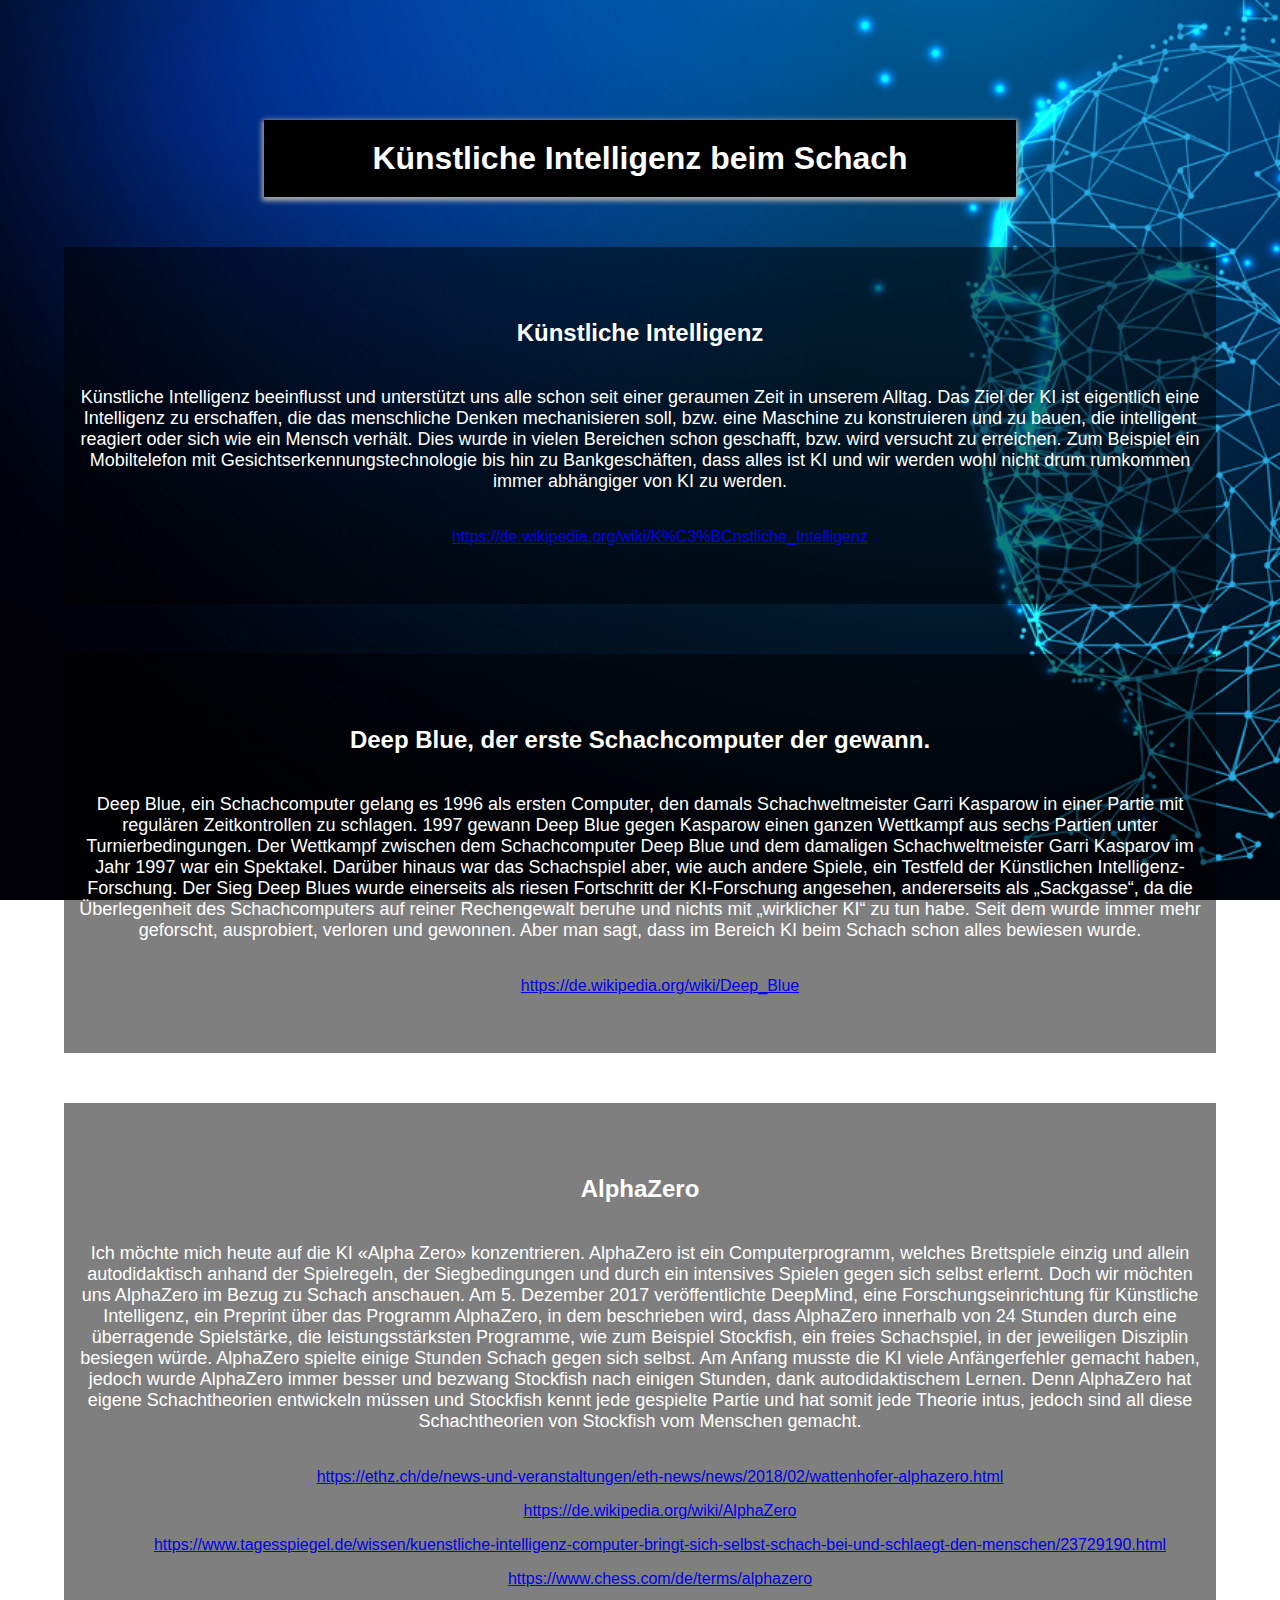
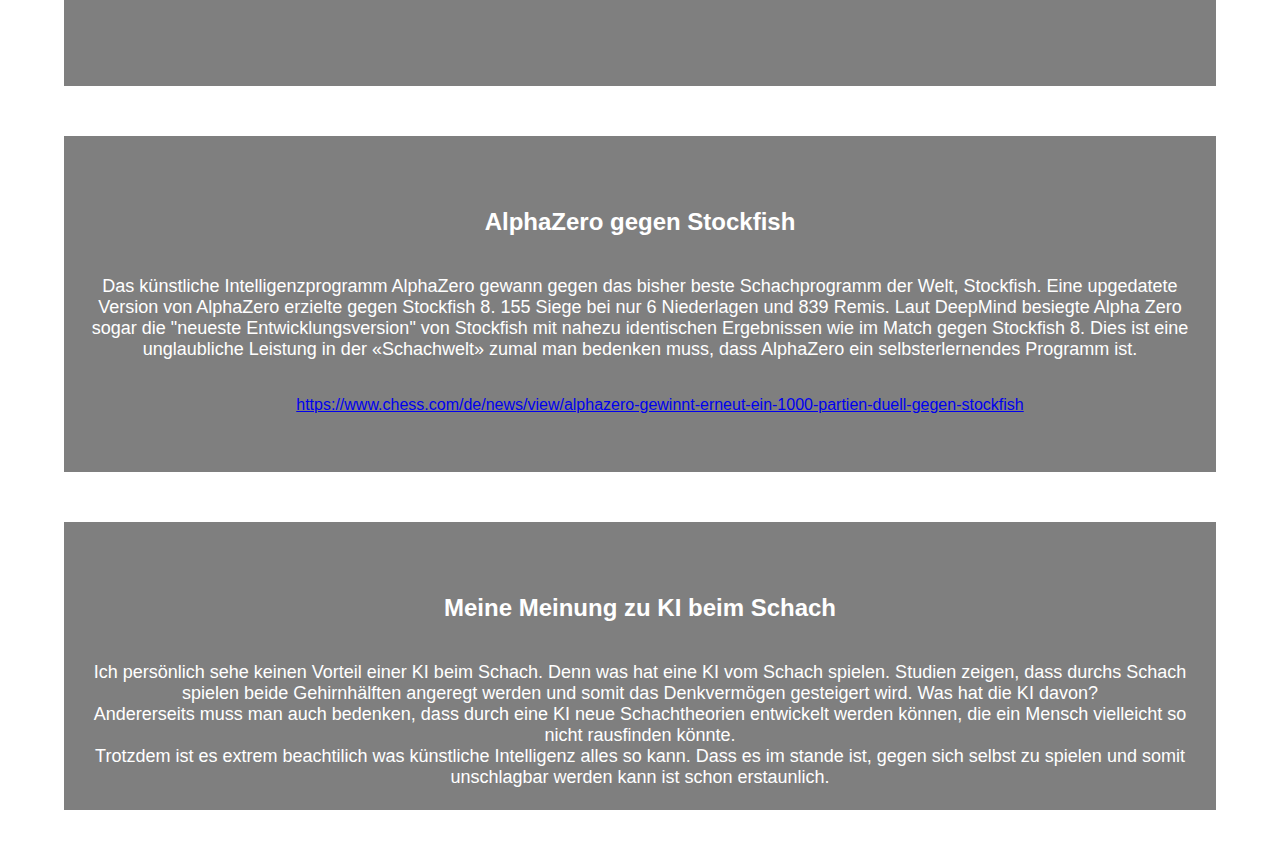
==== index.html @ df14424f "Letzter Text" ====
<!DOCTYPE html>
<html lang="en">
    <head>
        <title>KI Blog</title>
        <meta charset="UTF-8">
        <meta name="viewport" content="width=device-width, initial-scale=1">
        <link href="style.css" rel="stylesheet">
    </head>
    <body>
        <main class="container">
            <h1 class="h1">Künstliche Intelligenz beim Schach</h1>
              
    
            <section class="toggle">

                <h2>Künstliche Intelligenz</h2>
                <p>
                    Künstliche Intelligenz beeinflusst und unterstützt uns alle schon seit einer geraumen Zeit in unserem Alltag. 
                    Das Ziel der KI ist eigentlich eine Intelligenz zu erschaffen, die das menschliche 
                    Denken mechanisieren soll, bzw. eine Maschine zu konstruieren und zu bauen, die intelligent 
                    reagiert oder sich wie ein Mensch verhält. Dies wurde in vielen Bereichen schon geschafft, 
                    bzw. wird versucht zu erreichen. Zum Beispiel ein Mobiltelefon mit Gesichtserkennungstechnologie
                    bis hin zu Bankgeschäften, dass alles ist KI und wir werden wohl nicht drum rumkommen immer abhängiger
                    von KI zu werden.<br>

                    


                    <ul>
                        <li>
                            <a href="KIquelle.html">https://de.wikipedia.org/wiki/K%C3%BCnstliche_Intelligenz</a>
                        </li>
                    </ul>
                    
                </p>
            </section>

            <section class="toggle">

                <h2>Deep Blue, der erste Schachcomputer der gewann.</h2>
                <p>
                    Deep Blue, ein Schachcomputer gelang es 1996 als ersten Computer, 
                    den damals  Schachweltmeister Garri Kasparow in einer Partie mit 
                    regulären Zeitkontrollen zu schlagen. 1997 gewann Deep Blue gegen 
                    Kasparow einen ganzen Wettkampf aus sechs Partien unter Turnierbedingungen.
                    Der Wettkampf zwischen dem Schachcomputer Deep Blue und dem damaligen 
                    Schachweltmeister Garri Kasparov im Jahr 1997 war ein Spektakel. 
                    Darüber hinaus war das Schachspiel aber, wie auch andere Spiele, 
                    ein Testfeld der Künstlichen Intelligenz-Forschung. Der Sieg Deep Blues 
                    wurde einerseits als riesen Fortschritt der KI-Forschung angesehen,
                    andererseits als „Sackgasse“, da die Überlegenheit des Schachcomputers auf 
                    reiner Rechengewalt beruhe und nichts mit „wirklicher KI“ zu tun habe.
                    Seit dem wurde immer mehr geforscht, ausprobiert, verloren und gewonnen. 
                    Aber man sagt, dass im Bereich KI beim Schach schon alles bewiesen wurde.

                    <ul>
                        <li>
                            <a href="KIquelle.html">https://de.wikipedia.org/wiki/Deep_Blue</a>
                        </li>
                    </ul>

                          
                </p>
            </section>

            <section class="toggle">
                <h2>AlphaZero</h2>
                <p>
                    
                    Ich möchte mich heute auf die KI «Alpha Zero» konzentrieren.
                    AlphaZero ist ein Computerprogramm, welches Brettspiele einzig und allein autodidaktisch anhand der Spielregeln, 
                    der Siegbedingungen und durch ein intensives Spielen gegen sich selbst erlernt. 
                    Doch wir möchten uns AlphaZero im Bezug zu Schach anschauen.

                    Am 5. Dezember 2017 veröffentlichte DeepMind, eine Forschungseinrichtung für Künstliche 
                    Intelligenz, ein Preprint über das Programm AlphaZero, in dem beschrieben wird, dass 
                    AlphaZero innerhalb von 24 Stunden durch eine überragende Spielstärke, die leistungsstärksten
                    Programme, wie zum Beispiel Stockfish, ein freies Schachspiel, in der jeweiligen Disziplin
                    besiegen würde.

                    AlphaZero spielte einige Stunden Schach gegen sich selbst. Am Anfang musste die KI viele
                    Anfängerfehler gemacht haben, jedoch wurde AlphaZero immer besser und bezwang Stockfish 
                    nach einigen Stunden, dank autodidaktischem Lernen. Denn AlphaZero hat eigene Schachtheorien 
                    entwickeln müssen und Stockfish kennt jede gespielte Partie und hat somit jede Theorie intus,
                    jedoch sind all diese Schachtheorien von Stockfish vom Menschen gemacht.<br>
                    
                    <ul>
                        <li>
                            <a href="AlphaZeroquelle.html">https://ethz.ch/de/news-und-veranstaltungen/eth-news/news/2018/02/wattenhofer-alphazero.html<br>
                                </a>
                        </li>
                    </ul>
                    
                    <ul>
                        <li>
                            <a href="AlphaZeroquelle.html">https://de.wikipedia.org/wiki/AlphaZero</a>
                        </li>
                    </ul>

                    <ul>
                        <li>
                            <a href="AlphaZeroquelle.html">https://www.tagesspiegel.de/wissen/kuenstliche-intelligenz-computer-bringt-sich-selbst-schach-bei-und-schlaegt-den-menschen/23729190.html
                            </a>
                        </li>
                    </ul>

                    <ul>
                        <li>
                            <a href="AlphaZeroquelle.html">https://www.chess.com/de/terms/alphazero
                            </a>
                        </li>
                    </ul>
                </p>
                </p>
                
            </section>
            
            <section class="toggle">
                <h2>AlphaZero gegen Stockfish</h2>
                <p>
                    Das künstliche Intelligenzprogramm AlphaZero gewann gegen das bisher 
                    beste Schachprogramm der Welt, Stockfish.
                    Eine upgedatete Version von AlphaZero erzielte gegen Stockfish 8.
                    155 Siege bei nur 6 Niederlagen und 839 Remis.
                    
                    Laut DeepMind besiegte Alpha Zero sogar die "neueste Entwicklungsversion" 
                    von Stockfish mit nahezu identischen Ergebnissen wie im Match gegen Stockfish 8.

                    Dies ist eine unglaubliche Leistung in der «Schachwelt» zumal man bedenken muss,
                    dass AlphaZero ein selbsterlernendes Programm ist.
                    
                     <ul>
                        <li>
                            <a href="AlphaZeroquelle.html">https://www.chess.com/de/news/view/alphazero-gewinnt-erneut-ein-1000-partien-duell-gegen-stockfish</a>
                        </li>
                    </ul>
                    
                </p>
            </section>

            <section>
                <h2>Meine Meinung zu KI beim Schach</h2>
                <p>
                    
                    Ich persönlich sehe keinen Vorteil einer KI beim Schach. 
                    Denn was hat eine KI vom Schach spielen. Studien zeigen, 
                    dass durchs Schach spielen beide Gehirnhälften angeregt 
                    werden und somit das Denkvermögen gesteigert wird. 
                    Was hat die KI davon? <br>
                    Andererseits muss man auch bedenken, dass durch eine KI neue 
                    Schachtheorien entwickelt werden können, die ein Mensch vielleicht 
                    so nicht rausfinden könnte.<br>
                    Trotzdem ist es extrem beachtilich was künstliche Intelligenz alles so kann.
                    Dass es im stande ist, gegen sich selbst zu spielen und somit unschlagbar werden kann
                    ist schon erstaunlich.

                </p>
                
            </section>
           
        </main>
    </body>
</html>
---- style.css ----
*, *::before, *::after {
    box-sizing: border-box;
}

body {
    margin: 0;
    margin-top: 0x;
    padding: 0;
    background-image: url("KI_Strategie_FB.jpg") ;
    background-size: cover;
    background-attachment: fixed;
    color: white;
    font-family:sans-serif;
    margin-top: 50px;


    
    
}
html {
    scroll-behavior: smooth;
  }

h1, h2 {

    padding: 20px 30px;
    margin: 0;
    background-color: grey, 0.3 ;
    text-align: center;
    

}
h1 {
    background-color: black;
}
h2 {
    margin-top: 50px;
}

.container {
    padding: 40px 5%;
}

section {
    margin-left: 20;
    margin-top: 50px;
    text-align: center;
    background:rgba(0,0,0,0.5);
    padding: 2px;

}

section > p {

    padding: 20px 10px;
    margin: 0;
    text-align: center;
    font-size: large;
    

}

.reference {
    font-weight: bold;
    text-decoration: none;
    color: black;
}

.cite {
    padding-left: 50px;
    padding-right: 10px;
    text-align: justify;
}
.card, h1{
    box-shadow: 0px 2px 5px 2px darkgrey;
    margin: 30px;
    margin-right: 200px;
    margin-left: 200px;
}
::-webkit-scrollbar

{

    width: 0;

}

#progressbar

{

    position: fixed;

    top: 60px;

    right: width;

    width: 15px;

    height: 100%;

    border-radius: 8px;

    background: linear-gradient(to top, #080537, #194b74, #579abe)

}
.navbar {
    list-style-type: none;
    margin: 0;
    padding: 0;
    overflow: hidden;
    background-color: #333;
    background-attachment: fixed;
    position: fixed;
    top: 0;
    width: 100%;
      
  }
  
  .navbarlist {
    float: left;

  }
  
  .navbarlist,.navbartext {
    display: block;
    color: white;
    text-align: center;
    padding: 10px 12px;
    text-decoration: none;
    margin-left: 15px;
  }
  
  /* Change the link color to #111 (black) on hover */
.navbartext:hover {
    background-color: #111;
  }
li {
    list-style: none;
}

#finish {
    text-align: center;
}
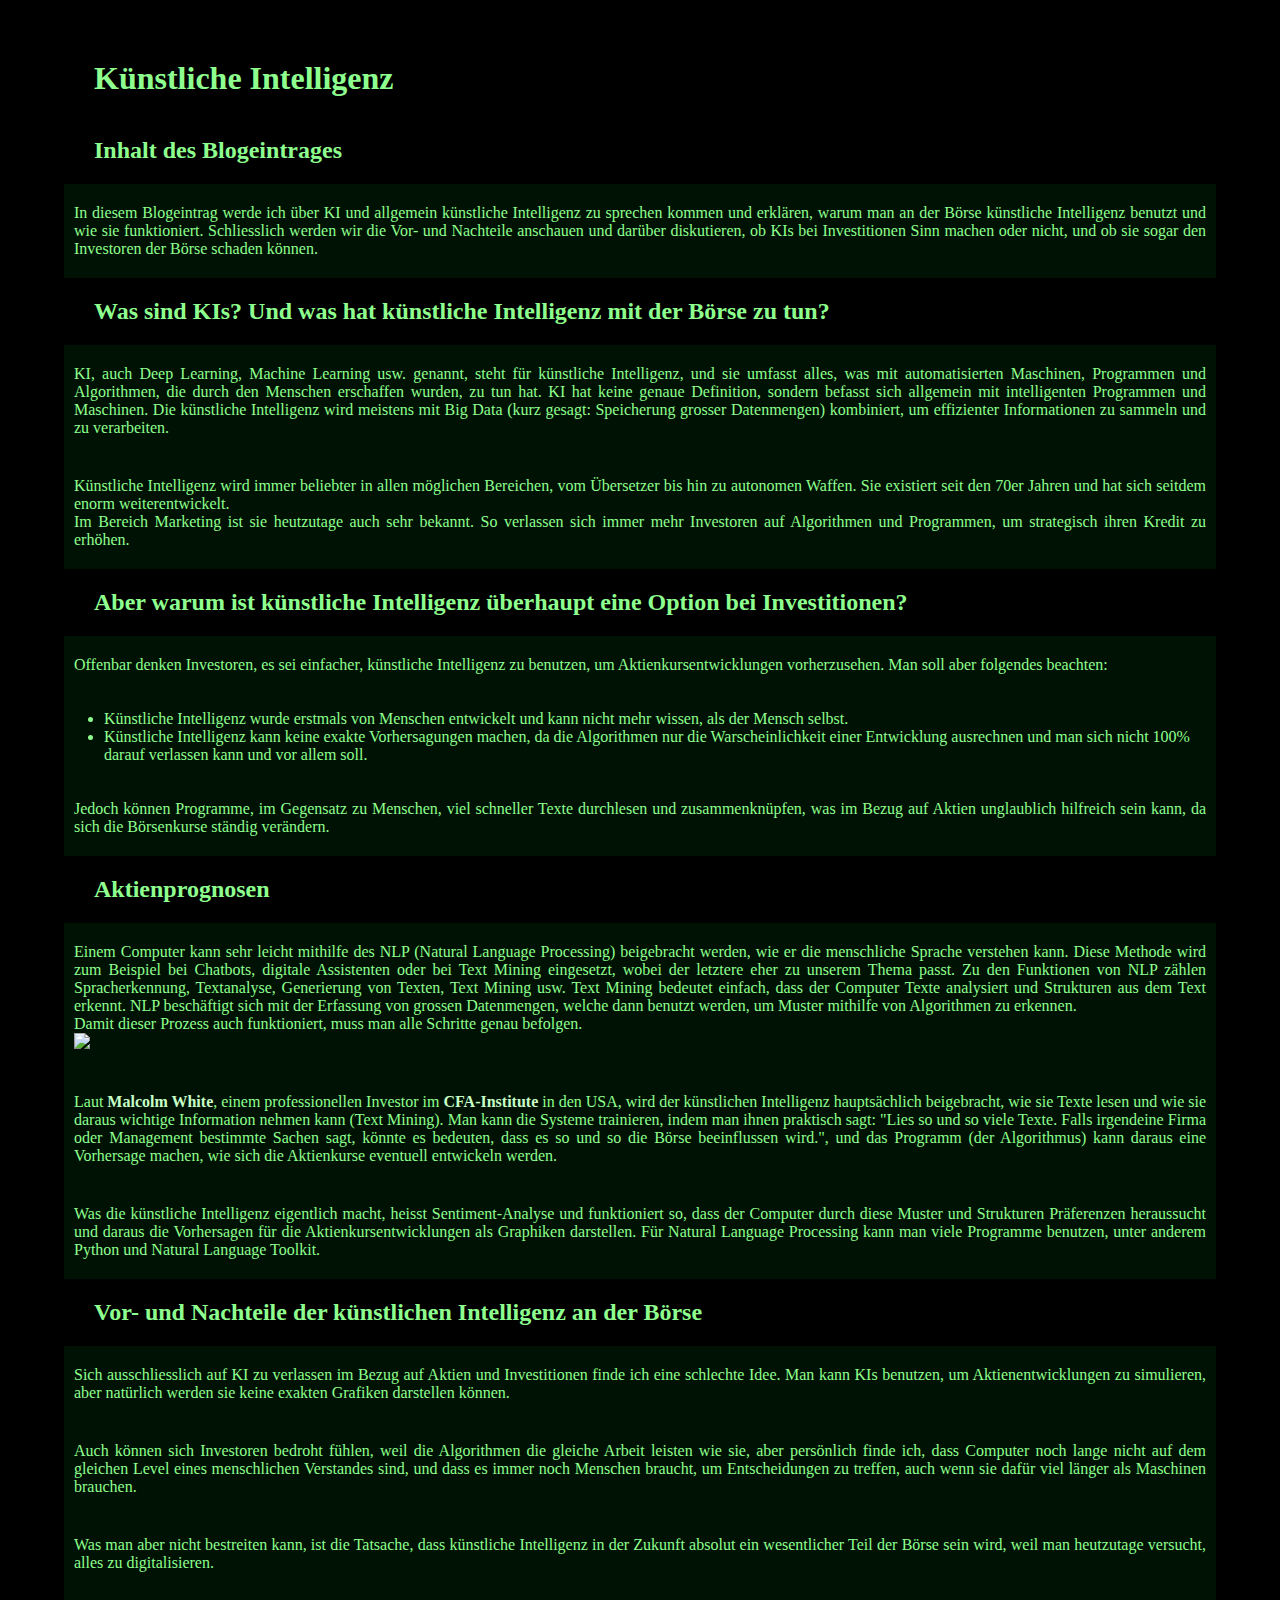
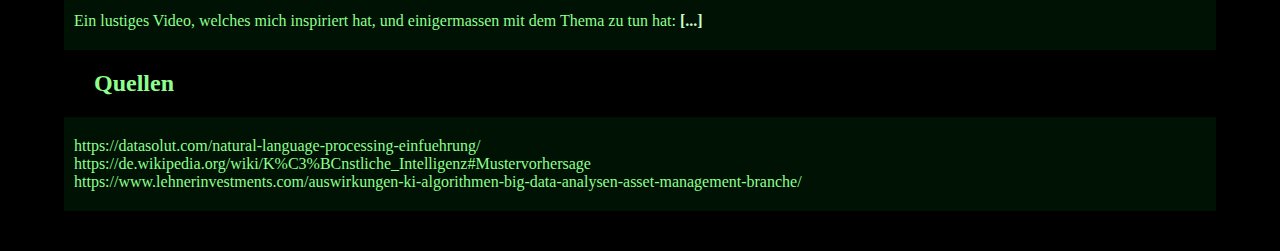
==== commit ac1442d0: "Merge 15a806377831d437a06ec6c3ccf6602c5541fd11 into 5155619c9e21a79081ec9893a7c6e0b2862fce0f" ====
--- a/index.html
+++ b/index.html
@@ -8,156 +8,105 @@
     </head>
     <body>
         <main class="container">
-            <h1 class="h1">Künstliche Intelligenz beim Schach</h1>
-              
+            <h1>Künstliche Intelligenz</h1>
     
-            <section class="toggle">
-
-                <h2>Künstliche Intelligenz</h2>
-                <p>
-                    Künstliche Intelligenz beeinflusst und unterstützt uns alle schon seit einer geraumen Zeit in unserem Alltag. 
-                    Das Ziel der KI ist eigentlich eine Intelligenz zu erschaffen, die das menschliche 
-                    Denken mechanisieren soll, bzw. eine Maschine zu konstruieren und zu bauen, die intelligent 
-                    reagiert oder sich wie ein Mensch verhält. Dies wurde in vielen Bereichen schon geschafft, 
-                    bzw. wird versucht zu erreichen. Zum Beispiel ein Mobiltelefon mit Gesichtserkennungstechnologie
-                    bis hin zu Bankgeschäften, dass alles ist KI und wir werden wohl nicht drum rumkommen immer abhängiger
-                    von KI zu werden.<br>
-
-                    
-
-
-                    <ul>
-                        <li>
-                            <a href="KIquelle.html">https://de.wikipedia.org/wiki/K%C3%BCnstliche_Intelligenz</a>
-                        </li>
-                    </ul>
-                    
-                </p>
-            </section>
-
-            <section class="toggle">
-
-                <h2>Deep Blue, der erste Schachcomputer der gewann.</h2>
-                <p>
-                    Deep Blue, ein Schachcomputer gelang es 1996 als ersten Computer, 
-                    den damals  Schachweltmeister Garri Kasparow in einer Partie mit 
-                    regulären Zeitkontrollen zu schlagen. 1997 gewann Deep Blue gegen 
-                    Kasparow einen ganzen Wettkampf aus sechs Partien unter Turnierbedingungen.
-                    Der Wettkampf zwischen dem Schachcomputer Deep Blue und dem damaligen 
-                    Schachweltmeister Garri Kasparov im Jahr 1997 war ein Spektakel. 
-                    Darüber hinaus war das Schachspiel aber, wie auch andere Spiele, 
-                    ein Testfeld der Künstlichen Intelligenz-Forschung. Der Sieg Deep Blues 
-                    wurde einerseits als riesen Fortschritt der KI-Forschung angesehen,
-                    andererseits als „Sackgasse“, da die Überlegenheit des Schachcomputers auf 
-                    reiner Rechengewalt beruhe und nichts mit „wirklicher KI“ zu tun habe.
-                    Seit dem wurde immer mehr geforscht, ausprobiert, verloren und gewonnen. 
-                    Aber man sagt, dass im Bereich KI beim Schach schon alles bewiesen wurde.
-
-                    <ul>
-                        <li>
-                            <a href="KIquelle.html">https://de.wikipedia.org/wiki/Deep_Blue</a>
-                        </li>
-                    </ul>
-
-                          
-                </p>
-            </section>
-
-            <section class="toggle">
-                <h2>AlphaZero</h2>
-                <p>
-                    
-                    Ich möchte mich heute auf die KI «Alpha Zero» konzentrieren.
-                    AlphaZero ist ein Computerprogramm, welches Brettspiele einzig und allein autodidaktisch anhand der Spielregeln, 
-                    der Siegbedingungen und durch ein intensives Spielen gegen sich selbst erlernt. 
-                    Doch wir möchten uns AlphaZero im Bezug zu Schach anschauen.
-
-                    Am 5. Dezember 2017 veröffentlichte DeepMind, eine Forschungseinrichtung für Künstliche 
-                    Intelligenz, ein Preprint über das Programm AlphaZero, in dem beschrieben wird, dass 
-                    AlphaZero innerhalb von 24 Stunden durch eine überragende Spielstärke, die leistungsstärksten
-                    Programme, wie zum Beispiel Stockfish, ein freies Schachspiel, in der jeweiligen Disziplin
-                    besiegen würde.
-
-                    AlphaZero spielte einige Stunden Schach gegen sich selbst. Am Anfang musste die KI viele
-                    Anfängerfehler gemacht haben, jedoch wurde AlphaZero immer besser und bezwang Stockfish 
-                    nach einigen Stunden, dank autodidaktischem Lernen. Denn AlphaZero hat eigene Schachtheorien 
-                    entwickeln müssen und Stockfish kennt jede gespielte Partie und hat somit jede Theorie intus,
-                    jedoch sind all diese Schachtheorien von Stockfish vom Menschen gemacht.<br>
-                    
-                    <ul>
-                        <li>
-                            <a href="AlphaZeroquelle.html">https://ethz.ch/de/news-und-veranstaltungen/eth-news/news/2018/02/wattenhofer-alphazero.html<br>
-                                </a>
-                        </li>
-                    </ul>
-                    
-                    <ul>
-                        <li>
-                            <a href="AlphaZeroquelle.html">https://de.wikipedia.org/wiki/AlphaZero</a>
-                        </li>
-                    </ul>
-
-                    <ul>
-                        <li>
-                            <a href="AlphaZeroquelle.html">https://www.tagesspiegel.de/wissen/kuenstliche-intelligenz-computer-bringt-sich-selbst-schach-bei-und-schlaegt-den-menschen/23729190.html
-                            </a>
-                        </li>
-                    </ul>
-
-                    <ul>
-                        <li>
-                            <a href="AlphaZeroquelle.html">https://www.chess.com/de/terms/alphazero
-                            </a>
-                        </li>
-                    </ul>
-                </p>
-                </p>
+            <section>
+                <h2>Inhalt des Blogeintrages</h2>
+                <p> 
+                In diesem Blogeintrag werde ich über KI  und allgemein künstliche Intelligenz zu sprechen kommen und erklären, warum man an der Börse künstliche Intelligenz
+                benutzt und wie sie funktioniert. Schliesslich werden wir die Vor- und Nachteile anschauen und darüber diskutieren,
+                ob KIs bei Investitionen Sinn machen oder nicht, und ob sie sogar den Investoren der Börse schaden können.
                 
-            </section>
-            
-            <section class="toggle">
-                <h2>AlphaZero gegen Stockfish</h2>
-                <p>
-                    Das künstliche Intelligenzprogramm AlphaZero gewann gegen das bisher 
-                    beste Schachprogramm der Welt, Stockfish.
-                    Eine upgedatete Version von AlphaZero erzielte gegen Stockfish 8.
-                    155 Siege bei nur 6 Niederlagen und 839 Remis.
-                    
-                    Laut DeepMind besiegte Alpha Zero sogar die "neueste Entwicklungsversion" 
-                    von Stockfish mit nahezu identischen Ergebnissen wie im Match gegen Stockfish 8.
-
-                    Dies ist eine unglaubliche Leistung in der «Schachwelt» zumal man bedenken muss,
-                    dass AlphaZero ein selbsterlernendes Programm ist.
-                    
-                     <ul>
-                        <li>
-                            <a href="AlphaZeroquelle.html">https://www.chess.com/de/news/view/alphazero-gewinnt-erneut-ein-1000-partien-duell-gegen-stockfish</a>
-                        </li>
-                    </ul>
-                    
-                </p>
             </section>
 
             <section>
-                <h2>Meine Meinung zu KI beim Schach</h2>
+                <h2>Was sind KIs? Und was hat künstliche Intelligenz mit der Börse zu tun?</h2>
+                <p>KI, auch Deep Learning, Machine Learning usw. genannt, steht für künstliche Intelligenz, und sie umfasst alles, was mit
+                    automatisierten Maschinen, Programmen und Algorithmen, die durch den Menschen erschaffen wurden, zu tun hat.
+                    KI hat keine genaue Definition, sondern befasst sich allgemein mit intelligenten Programmen und Maschinen.
+                    Die künstliche Intelligenz wird meistens mit Big Data (kurz gesagt: Speicherung grosser Datenmengen) 
+                    kombiniert, um effizienter Informationen zu sammeln und zu verarbeiten.
+                </p>
                 <p>
-                    
-                    Ich persönlich sehe keinen Vorteil einer KI beim Schach. 
-                    Denn was hat eine KI vom Schach spielen. Studien zeigen, 
-                    dass durchs Schach spielen beide Gehirnhälften angeregt 
-                    werden und somit das Denkvermögen gesteigert wird. 
-                    Was hat die KI davon? <br>
-                    Andererseits muss man auch bedenken, dass durch eine KI neue 
-                    Schachtheorien entwickelt werden können, die ein Mensch vielleicht 
-                    so nicht rausfinden könnte.<br>
-                    Trotzdem ist es extrem beachtilich was künstliche Intelligenz alles so kann.
-                    Dass es im stande ist, gegen sich selbst zu spielen und somit unschlagbar werden kann
-                    ist schon erstaunlich.
+                    Künstliche Intelligenz wird immer beliebter in allen möglichen Bereichen, vom Übersetzer
+                    bis hin zu autonomen Waffen. Sie existiert seit den 70er Jahren und 
+                    hat sich seitdem enorm weiterentwickelt. <br>
+                    Im Bereich Marketing ist sie heutzutage auch sehr bekannt. So verlassen sich immer mehr
+                    Investoren auf Algorithmen und Programmen, um strategisch ihren Kredit zu erhöhen. <br>
+                </p>
+                   
+            <section class="yea">
+                <h2>Aber warum ist künstliche Intelligenz überhaupt eine Option bei Investitionen?</h2>
+                <p> Offenbar denken Investoren, es sei einfacher, künstliche Intelligenz zu benutzen, 
+                    um Aktienkursentwicklungen vorherzusehen. Man soll aber folgendes beachten: <br>
+                </p>
+         
+                <ul>
+                    <li>Künstliche Intelligenz wurde erstmals von Menschen entwickelt und kann nicht mehr wissen, als der Mensch selbst.</li>
+                    <li>Künstliche Intelligenz kann keine exakte Vorhersagungen machen, da die Algorithmen nur die Warscheinlichkeit einer 
+                    Entwicklung ausrechnen und man sich nicht 100% darauf verlassen kann und vor allem soll.</li>
+                </ul>
+                <p>
+                Jedoch können Programme, im Gegensatz zu Menschen, viel schneller Texte durchlesen und zusammenknüpfen, was im Bezug auf Aktien
+                unglaublich hilfreich sein kann, da sich die Börsenkurse ständig verändern.
+                </p>
+                             
+               
 
+                <h2>Aktienprognosen</h2>
+                <p>
+                    Einem Computer kann sehr leicht mithilfe des NLP (Natural Language Processing) beigebracht werden, wie er 
+                    die menschliche Sprache verstehen kann. Diese Methode wird zum Beispiel bei Chatbots, digitale Assistenten 
+                    oder bei Text Mining eingesetzt, wobei der letztere eher zu unserem Thema passt. Zu den Funktionen von NLP zählen
+                    Spracherkennung, Textanalyse, Generierung von Texten, Text Mining usw. Text Mining bedeutet einfach, dass der Computer 
+                    Texte analysiert und Strukturen aus dem Text erkennt. NLP beschäftigt sich mit der Erfassung von grossen Datenmengen,
+                    welche dann benutzt werden, um Muster mithilfe von Algorithmen zu erkennen. <br>
+                    Damit dieser Prozess auch funktioniert, muss man alle Schritte genau befolgen. <br>
+                    <img src="https://datasolut.com/wp-content/uploads/2021/05/NLP-Workflow-100-1536x864.jpg.webp" width="800"> <br>
                 </p>
-                
+                <p>
+                    Laut <a class="reference" href="https://www.cfainstitute.org/en/research/multimedia/2019/ai-and-traditional-investment-analysis">Malcolm White</a>,
+                    einem professionellen Investor im <a class="reference" href=" https://www.cfainstitute.org/">CFA-Institute</a> in den USA, wird der künstlichen Intelligenz 
+                    hauptsächlich beigebracht, wie sie Texte lesen und wie sie daraus wichtige Information nehmen kann (Text Mining). Man kann die Systeme trainieren, indem man ihnen praktisch sagt: 
+                    "Lies so und so viele Texte. Falls irgendeine Firma oder Management bestimmte Sachen sagt, könnte es bedeuten, dass es so und so die Börse beeinflussen wird.", 
+                    und das Programm (der Algorithmus) kann daraus eine Vorhersage machen, wie sich die Aktienkurse eventuell entwickeln werden.
+                </p>
+                <p>
+                    Was die künstliche Intelligenz eigentlich macht, heisst Sentiment-Analyse und funktioniert so, dass der Computer durch diese Muster und Strukturen Präferenzen
+                    heraussucht und daraus die Vorhersagen für die Aktienkursentwicklungen als Graphiken darstellen. Für Natural Language Processing kann man viele Programme benutzen, 
+                    unter anderem Python und Natural Language Toolkit.
+                </p>
             </section>
-           
+            <section>
+                <h2>Vor- und Nachteile der künstlichen Intelligenz an der Börse</h2>
+                <p>
+                  Sich ausschliesslich auf KI zu verlassen im Bezug auf Aktien und Investitionen 
+                  finde ich eine schlechte Idee. 
+                  Man kann KIs benutzen, um Aktienentwicklungen zu simulieren, aber natürlich werden sie keine 
+                  exakten Grafiken darstellen können. 
+                </p>
+                <p>
+                  Auch können sich Investoren bedroht fühlen, weil die Algorithmen die gleiche Arbeit leisten wie sie, 
+                  aber persönlich finde ich, dass Computer noch lange nicht auf dem gleichen Level eines menschlichen 
+                  Verstandes sind, und dass es immer noch Menschen braucht, um Entscheidungen zu treffen, auch wenn sie 
+                  dafür viel länger als Maschinen brauchen.  
+                </p>
+                  <p>
+                  Was man aber nicht bestreiten kann, ist die Tatsache, dass 
+                  künstliche Intelligenz in der Zukunft absolut ein wesentlicher Teil der Börse sein wird, weil man heutzutage versucht,
+                  alles zu digitalisieren.
+                </p>
+                <p>
+                    Ein lustiges Video, welches mich inspiriert hat, und einigermassen mit dem Thema zu tun hat:
+                    <a class="reference" href="https://youtu.be/USKD3vPD6ZA">[...]</a>
+                </p>
+                <h2>Quellen</h2>
+                <p>https://datasolut.com/natural-language-processing-einfuehrung/ <br>
+                   https://de.wikipedia.org/wiki/K%C3%BCnstliche_Intelligenz#Mustervorhersage <br>
+                   https://www.lehnerinvestments.com/auswirkungen-ki-algorithmen-big-data-analysen-asset-management-branche/ <br>
+                </p>
+          
+            </section>
         </main>
     </body>
 </html>
--- a/style.css
+++ b/style.css
@@ -4,37 +4,15 @@
 
 body {
     margin: 0;
-    margin-top: 0x;
     padding: 0;
-    background-image: url("KI_Strategie_FB.jpg") ;
-    background-size: cover;
-    background-attachment: fixed;
-    color: white;
-    font-family:sans-serif;
-    margin-top: 50px;
-
-
-    
-    
+    background-color: rgb(0, 0, 0);
 }
-html {
-    scroll-behavior: smooth;
-  }
 
 h1, h2 {
-
+    background: rgb(0, 0, 0);
     padding: 20px 30px;
     margin: 0;
-    background-color: grey, 0.3 ;
-    text-align: center;
-    
-
-}
-h1 {
-    background-color: black;
-}
-h2 {
-    margin-top: 50px;
+    color: rgb(142, 255, 142)
 }
 
 .container {
@@ -42,103 +20,35 @@
 }
 
 section {
-    margin-left: 20;
-    margin-top: 50px;
-    text-align: center;
-    background:rgba(0,0,0,0.5);
-    padding: 2px;
-
+    margin: 0;
 }
 
 section > p {
-
+    background-color: rgb(0, 18, 3);
     padding: 20px 10px;
     margin: 0;
-    text-align: center;
-    font-size: large;
-    
-
+    text-align: justify;
+    color: rgb(142, 255, 142)
 }
 
 .reference {
     font-weight: bold;
     text-decoration: none;
-    color: black;
+    color: rgb(199, 255, 199)
 }
 
 .cite {
     padding-left: 50px;
     padding-right: 10px;
+    border-left: 5px solid rgb(142, 255, 142);
+    background-color: rgb(0, 18, 3);
     text-align: justify;
-}
-.card, h1{
-    box-shadow: 0px 2px 5px 2px darkgrey;
-    margin: 30px;
-    margin-right: 200px;
-    margin-left: 200px;
-}
-::-webkit-scrollbar
-
-{
-
-    width: 0;
-
+    color: rgb(142, 255, 142);
 }
 
-#progressbar
-
-{
-
-    position: fixed;
-
-    top: 60px;
-
-    right: width;
-
-    width: 15px;
-
-    height: 100%;
-
-    border-radius: 8px;
-
-    background: linear-gradient(to top, #080537, #194b74, #579abe)
-
-}
-.navbar {
-    list-style-type: none;
-    margin: 0;
-    padding: 0;
-    overflow: hidden;
-    background-color: #333;
-    background-attachment: fixed;
-    position: fixed;
-    top: 0;
-    width: 100%;
-      
-  }
-  
-  .navbarlist {
-    float: left;
-
-  }
-  
-  .navbarlist,.navbartext {
-    display: block;
-    color: white;
-    text-align: center;
-    padding: 10px 12px;
-    text-decoration: none;
-    margin-left: 15px;
-  }
-  
-  /* Change the link color to #111 (black) on hover */
-.navbartext:hover {
-    background-color: #111;
-  }
-li {
-    list-style: none;
+.yea {
+    color:rgb(142, 255, 142);
+    background-color:rgb(0, 18, 3)
 }
 
-#finish {
-    text-align: center;
-}+
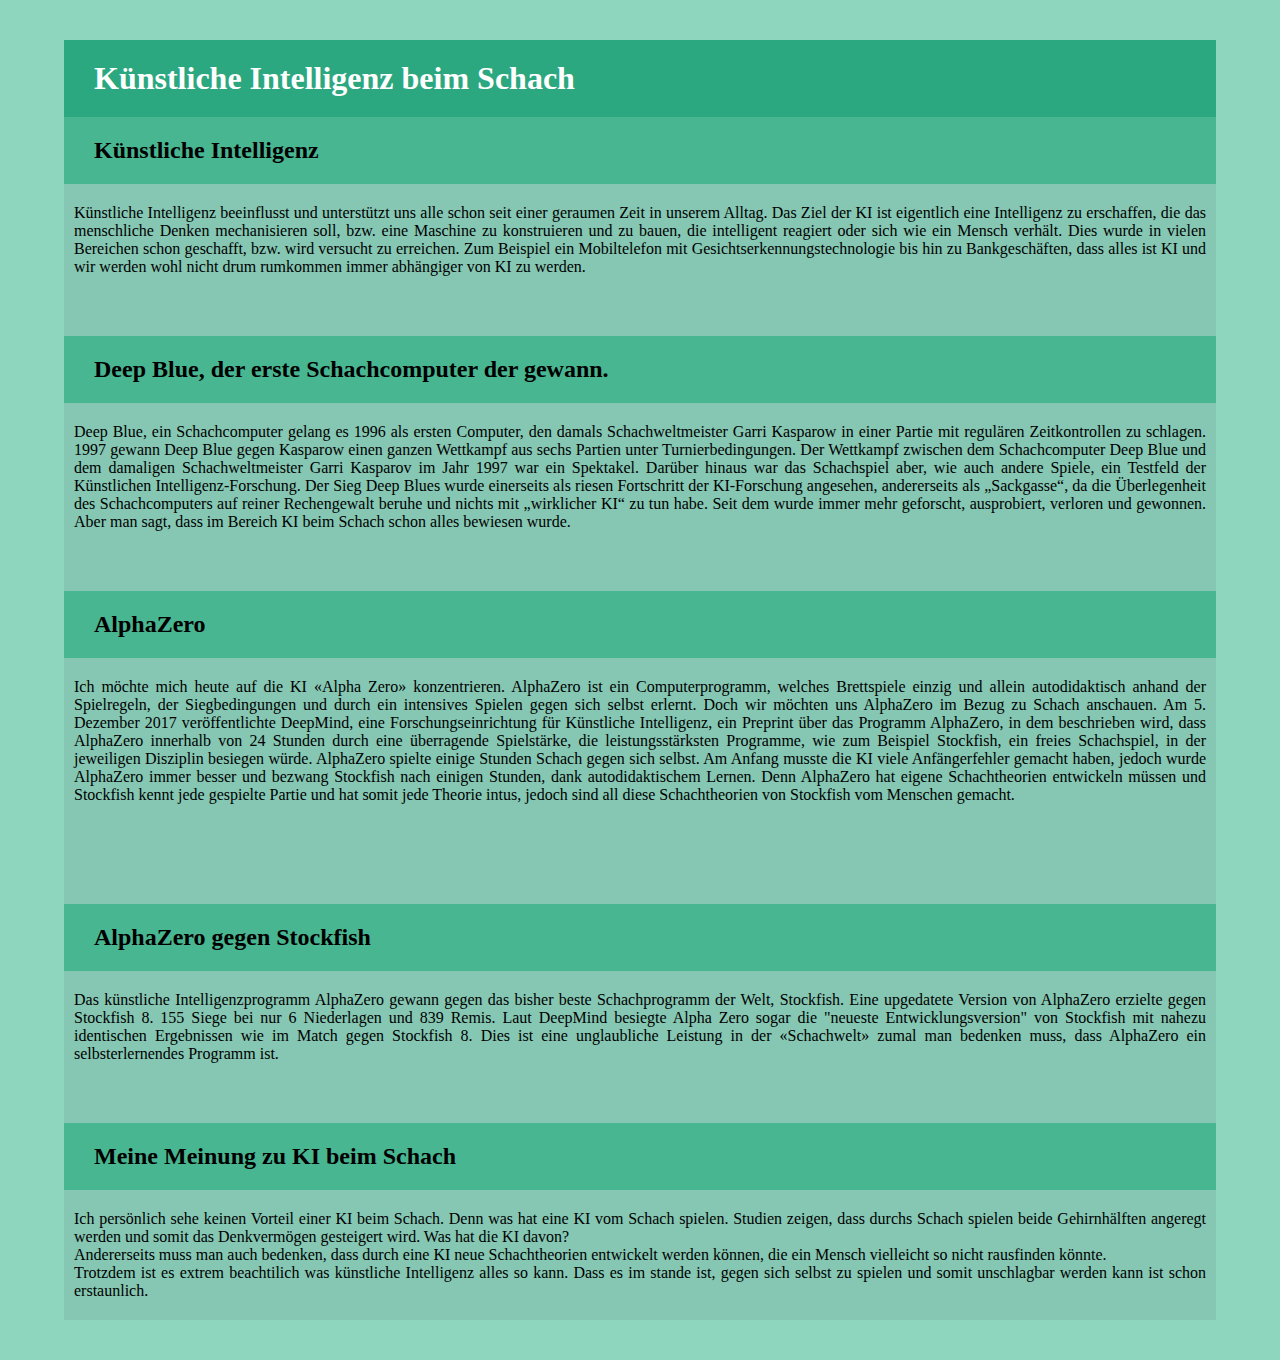
==== commit 0e38f2f3: "Merge e5a2afbf46cd9136285ca8ded73bba50aabf3a1f into 5155619c9e21a79081ec9893a7c6e0b2862fce0f" ====
--- a/index.html
+++ b/index.html
@@ -8,105 +8,156 @@
     </head>
     <body>
         <main class="container">
-            <h1>Künstliche Intelligenz</h1>
+            <h1 class="h1">Künstliche Intelligenz beim Schach</h1>
+              
     
-            <section>
-                <h2>Inhalt des Blogeintrages</h2>
-                <p> 
-                In diesem Blogeintrag werde ich über KI  und allgemein künstliche Intelligenz zu sprechen kommen und erklären, warum man an der Börse künstliche Intelligenz
-                benutzt und wie sie funktioniert. Schliesslich werden wir die Vor- und Nachteile anschauen und darüber diskutieren,
-                ob KIs bei Investitionen Sinn machen oder nicht, und ob sie sogar den Investoren der Börse schaden können.
+            <section class="toggle">
+
+                <h2>Künstliche Intelligenz</h2>
+                <p>
+                    Künstliche Intelligenz beeinflusst und unterstützt uns alle schon seit einer geraumen Zeit in unserem Alltag. 
+                    Das Ziel der KI ist eigentlich eine Intelligenz zu erschaffen, die das menschliche 
+                    Denken mechanisieren soll, bzw. eine Maschine zu konstruieren und zu bauen, die intelligent 
+                    reagiert oder sich wie ein Mensch verhält. Dies wurde in vielen Bereichen schon geschafft, 
+                    bzw. wird versucht zu erreichen. Zum Beispiel ein Mobiltelefon mit Gesichtserkennungstechnologie
+                    bis hin zu Bankgeschäften, dass alles ist KI und wir werden wohl nicht drum rumkommen immer abhängiger
+                    von KI zu werden.<br>
+
+                    
+
+
+                    <ul>
+                        <li>
+                            <a href="KIquelle.html">https://de.wikipedia.org/wiki/K%C3%BCnstliche_Intelligenz</a>
+                        </li>
+                    </ul>
+                    
+                </p>
+            </section>
+
+            <section class="toggle">
+
+                <h2>Deep Blue, der erste Schachcomputer der gewann.</h2>
+                <p>
+                    Deep Blue, ein Schachcomputer gelang es 1996 als ersten Computer, 
+                    den damals  Schachweltmeister Garri Kasparow in einer Partie mit 
+                    regulären Zeitkontrollen zu schlagen. 1997 gewann Deep Blue gegen 
+                    Kasparow einen ganzen Wettkampf aus sechs Partien unter Turnierbedingungen.
+                    Der Wettkampf zwischen dem Schachcomputer Deep Blue und dem damaligen 
+                    Schachweltmeister Garri Kasparov im Jahr 1997 war ein Spektakel. 
+                    Darüber hinaus war das Schachspiel aber, wie auch andere Spiele, 
+                    ein Testfeld der Künstlichen Intelligenz-Forschung. Der Sieg Deep Blues 
+                    wurde einerseits als riesen Fortschritt der KI-Forschung angesehen,
+                    andererseits als „Sackgasse“, da die Überlegenheit des Schachcomputers auf 
+                    reiner Rechengewalt beruhe und nichts mit „wirklicher KI“ zu tun habe.
+                    Seit dem wurde immer mehr geforscht, ausprobiert, verloren und gewonnen. 
+                    Aber man sagt, dass im Bereich KI beim Schach schon alles bewiesen wurde.
+
+                    <ul>
+                        <li>
+                            <a href="KIquelle.html">https://de.wikipedia.org/wiki/Deep_Blue</a>
+                        </li>
+                    </ul>
+
+                          
+                </p>
+            </section>
+
+            <section class="toggle">
+                <h2>AlphaZero</h2>
+                <p>
+                    
+                    Ich möchte mich heute auf die KI «Alpha Zero» konzentrieren.
+                    AlphaZero ist ein Computerprogramm, welches Brettspiele einzig und allein autodidaktisch anhand der Spielregeln, 
+                    der Siegbedingungen und durch ein intensives Spielen gegen sich selbst erlernt. 
+                    Doch wir möchten uns AlphaZero im Bezug zu Schach anschauen.
+
+                    Am 5. Dezember 2017 veröffentlichte DeepMind, eine Forschungseinrichtung für Künstliche 
+                    Intelligenz, ein Preprint über das Programm AlphaZero, in dem beschrieben wird, dass 
+                    AlphaZero innerhalb von 24 Stunden durch eine überragende Spielstärke, die leistungsstärksten
+                    Programme, wie zum Beispiel Stockfish, ein freies Schachspiel, in der jeweiligen Disziplin
+                    besiegen würde.
+
+                    AlphaZero spielte einige Stunden Schach gegen sich selbst. Am Anfang musste die KI viele
+                    Anfängerfehler gemacht haben, jedoch wurde AlphaZero immer besser und bezwang Stockfish 
+                    nach einigen Stunden, dank autodidaktischem Lernen. Denn AlphaZero hat eigene Schachtheorien 
+                    entwickeln müssen und Stockfish kennt jede gespielte Partie und hat somit jede Theorie intus,
+                    jedoch sind all diese Schachtheorien von Stockfish vom Menschen gemacht.<br>
+                    
+                    <ul>
+                        <li>
+                            <a href="AlphaZeroquelle.html">https://ethz.ch/de/news-und-veranstaltungen/eth-news/news/2018/02/wattenhofer-alphazero.html<br>
+                                </a>
+                        </li>
+                    </ul>
+                    
+                    <ul>
+                        <li>
+                            <a href="AlphaZeroquelle.html">https://de.wikipedia.org/wiki/AlphaZero</a>
+                        </li>
+                    </ul>
+
+                    <ul>
+                        <li>
+                            <a href="AlphaZeroquelle.html">https://www.tagesspiegel.de/wissen/kuenstliche-intelligenz-computer-bringt-sich-selbst-schach-bei-und-schlaegt-den-menschen/23729190.html
+                            </a>
+                        </li>
+                    </ul>
+
+                    <ul>
+                        <li>
+                            <a href="AlphaZeroquelle.html">https://www.chess.com/de/terms/alphazero
+                            </a>
+                        </li>
+                    </ul>
+                </p>
+                </p>
                 
+            </section>
+            
+            <section class="toggle">
+                <h2>AlphaZero gegen Stockfish</h2>
+                <p>
+                    Das künstliche Intelligenzprogramm AlphaZero gewann gegen das bisher 
+                    beste Schachprogramm der Welt, Stockfish.
+                    Eine upgedatete Version von AlphaZero erzielte gegen Stockfish 8.
+                    155 Siege bei nur 6 Niederlagen und 839 Remis.
+                    
+                    Laut DeepMind besiegte Alpha Zero sogar die "neueste Entwicklungsversion" 
+                    von Stockfish mit nahezu identischen Ergebnissen wie im Match gegen Stockfish 8.
+
+                    Dies ist eine unglaubliche Leistung in der «Schachwelt» zumal man bedenken muss,
+                    dass AlphaZero ein selbsterlernendes Programm ist.
+                    
+                     <ul>
+                        <li>
+                            <a href="AlphaZeroquelle.html">https://www.chess.com/de/news/view/alphazero-gewinnt-erneut-ein-1000-partien-duell-gegen-stockfish</a>
+                        </li>
+                    </ul>
+                    
+                </p>
             </section>
 
             <section>
-                <h2>Was sind KIs? Und was hat künstliche Intelligenz mit der Börse zu tun?</h2>
-                <p>KI, auch Deep Learning, Machine Learning usw. genannt, steht für künstliche Intelligenz, und sie umfasst alles, was mit
-                    automatisierten Maschinen, Programmen und Algorithmen, die durch den Menschen erschaffen wurden, zu tun hat.
-                    KI hat keine genaue Definition, sondern befasst sich allgemein mit intelligenten Programmen und Maschinen.
-                    Die künstliche Intelligenz wird meistens mit Big Data (kurz gesagt: Speicherung grosser Datenmengen) 
-                    kombiniert, um effizienter Informationen zu sammeln und zu verarbeiten.
+                <h2>Meine Meinung zu KI beim Schach</h2>
+                <p>
+                    
+                    Ich persönlich sehe keinen Vorteil einer KI beim Schach. 
+                    Denn was hat eine KI vom Schach spielen. Studien zeigen, 
+                    dass durchs Schach spielen beide Gehirnhälften angeregt 
+                    werden und somit das Denkvermögen gesteigert wird. 
+                    Was hat die KI davon? <br>
+                    Andererseits muss man auch bedenken, dass durch eine KI neue 
+                    Schachtheorien entwickelt werden können, die ein Mensch vielleicht 
+                    so nicht rausfinden könnte.<br>
+                    Trotzdem ist es extrem beachtilich was künstliche Intelligenz alles so kann.
+                    Dass es im stande ist, gegen sich selbst zu spielen und somit unschlagbar werden kann
+                    ist schon erstaunlich.
+
                 </p>
-                <p>
-                    Künstliche Intelligenz wird immer beliebter in allen möglichen Bereichen, vom Übersetzer
-                    bis hin zu autonomen Waffen. Sie existiert seit den 70er Jahren und 
-                    hat sich seitdem enorm weiterentwickelt. <br>
-                    Im Bereich Marketing ist sie heutzutage auch sehr bekannt. So verlassen sich immer mehr
-                    Investoren auf Algorithmen und Programmen, um strategisch ihren Kredit zu erhöhen. <br>
-                </p>
-                   
-            <section class="yea">
-                <h2>Aber warum ist künstliche Intelligenz überhaupt eine Option bei Investitionen?</h2>
-                <p> Offenbar denken Investoren, es sei einfacher, künstliche Intelligenz zu benutzen, 
-                    um Aktienkursentwicklungen vorherzusehen. Man soll aber folgendes beachten: <br>
-                </p>
-         
-                <ul>
-                    <li>Künstliche Intelligenz wurde erstmals von Menschen entwickelt und kann nicht mehr wissen, als der Mensch selbst.</li>
-                    <li>Künstliche Intelligenz kann keine exakte Vorhersagungen machen, da die Algorithmen nur die Warscheinlichkeit einer 
-                    Entwicklung ausrechnen und man sich nicht 100% darauf verlassen kann und vor allem soll.</li>
-                </ul>
-                <p>
-                Jedoch können Programme, im Gegensatz zu Menschen, viel schneller Texte durchlesen und zusammenknüpfen, was im Bezug auf Aktien
-                unglaublich hilfreich sein kann, da sich die Börsenkurse ständig verändern.
-                </p>
-                             
-               
-
-                <h2>Aktienprognosen</h2>
-                <p>
-                    Einem Computer kann sehr leicht mithilfe des NLP (Natural Language Processing) beigebracht werden, wie er 
-                    die menschliche Sprache verstehen kann. Diese Methode wird zum Beispiel bei Chatbots, digitale Assistenten 
-                    oder bei Text Mining eingesetzt, wobei der letztere eher zu unserem Thema passt. Zu den Funktionen von NLP zählen
-                    Spracherkennung, Textanalyse, Generierung von Texten, Text Mining usw. Text Mining bedeutet einfach, dass der Computer 
-                    Texte analysiert und Strukturen aus dem Text erkennt. NLP beschäftigt sich mit der Erfassung von grossen Datenmengen,
-                    welche dann benutzt werden, um Muster mithilfe von Algorithmen zu erkennen. <br>
-                    Damit dieser Prozess auch funktioniert, muss man alle Schritte genau befolgen. <br>
-                    <img src="https://datasolut.com/wp-content/uploads/2021/05/NLP-Workflow-100-1536x864.jpg.webp" width="800"> <br>
-                </p>
-                <p>
-                    Laut <a class="reference" href="https://www.cfainstitute.org/en/research/multimedia/2019/ai-and-traditional-investment-analysis">Malcolm White</a>,
-                    einem professionellen Investor im <a class="reference" href=" https://www.cfainstitute.org/">CFA-Institute</a> in den USA, wird der künstlichen Intelligenz 
-                    hauptsächlich beigebracht, wie sie Texte lesen und wie sie daraus wichtige Information nehmen kann (Text Mining). Man kann die Systeme trainieren, indem man ihnen praktisch sagt: 
-                    "Lies so und so viele Texte. Falls irgendeine Firma oder Management bestimmte Sachen sagt, könnte es bedeuten, dass es so und so die Börse beeinflussen wird.", 
-                    und das Programm (der Algorithmus) kann daraus eine Vorhersage machen, wie sich die Aktienkurse eventuell entwickeln werden.
-                </p>
-                <p>
-                    Was die künstliche Intelligenz eigentlich macht, heisst Sentiment-Analyse und funktioniert so, dass der Computer durch diese Muster und Strukturen Präferenzen
-                    heraussucht und daraus die Vorhersagen für die Aktienkursentwicklungen als Graphiken darstellen. Für Natural Language Processing kann man viele Programme benutzen, 
-                    unter anderem Python und Natural Language Toolkit.
-                </p>
+                
             </section>
-            <section>
-                <h2>Vor- und Nachteile der künstlichen Intelligenz an der Börse</h2>
-                <p>
-                  Sich ausschliesslich auf KI zu verlassen im Bezug auf Aktien und Investitionen 
-                  finde ich eine schlechte Idee. 
-                  Man kann KIs benutzen, um Aktienentwicklungen zu simulieren, aber natürlich werden sie keine 
-                  exakten Grafiken darstellen können. 
-                </p>
-                <p>
-                  Auch können sich Investoren bedroht fühlen, weil die Algorithmen die gleiche Arbeit leisten wie sie, 
-                  aber persönlich finde ich, dass Computer noch lange nicht auf dem gleichen Level eines menschlichen 
-                  Verstandes sind, und dass es immer noch Menschen braucht, um Entscheidungen zu treffen, auch wenn sie 
-                  dafür viel länger als Maschinen brauchen.  
-                </p>
-                  <p>
-                  Was man aber nicht bestreiten kann, ist die Tatsache, dass 
-                  künstliche Intelligenz in der Zukunft absolut ein wesentlicher Teil der Börse sein wird, weil man heutzutage versucht,
-                  alles zu digitalisieren.
-                </p>
-                <p>
-                    Ein lustiges Video, welches mich inspiriert hat, und einigermassen mit dem Thema zu tun hat:
-                    <a class="reference" href="https://youtu.be/USKD3vPD6ZA">[...]</a>
-                </p>
-                <h2>Quellen</h2>
-                <p>https://datasolut.com/natural-language-processing-einfuehrung/ <br>
-                   https://de.wikipedia.org/wiki/K%C3%BCnstliche_Intelligenz#Mustervorhersage <br>
-                   https://www.lehnerinvestments.com/auswirkungen-ki-algorithmen-big-data-analysen-asset-management-branche/ <br>
-                </p>
-          
-            </section>
+           
         </main>
     </body>
 </html>
--- a/style.css
+++ b/style.css
@@ -5,16 +5,20 @@
 body {
     margin: 0;
     padding: 0;
-    background-color: rgb(0, 0, 0);
+    background-color: #8ed6bd;
 }
 
-h1, h2 {
-    background: rgb(0, 0, 0);
+h1 {
+    background: #2ba87f;
     padding: 20px 30px;
     margin: 0;
-    color: rgb(142, 255, 142)
+    color: white;
 }
-
+h2 {
+    background: #48b691;
+    padding: 20px 30px;
+    margin: 0;
+}
 .container {
     padding: 40px 5%;
 }
@@ -24,31 +28,32 @@
 }
 
 section > p {
-    background-color: rgb(0, 18, 3);
+    background-color: rgb(133, 199, 179);
     padding: 20px 10px;
     margin: 0;
     text-align: justify;
-    color: rgb(142, 255, 142)
 }
 
 .reference {
     font-weight: bold;
     text-decoration: none;
-    color: rgb(199, 255, 199)
+    color: black;
 }
 
 .cite {
     padding-left: 50px;
     padding-right: 10px;
-    border-left: 5px solid rgb(142, 255, 142);
-    background-color: rgb(0, 18, 3);
+    border-left: 5px solid rgb(248, 30, 30);
+    background-color: white;
     text-align: justify;
-    color: rgb(142, 255, 142);
-}
-
-.yea {
-    color:rgb(142, 255, 142);
-    background-color:rgb(0, 18, 3)
 }
 
 
+.toggle:hover ul {
+    display: block;
+}
+
+.toggle ul {
+    display: none;
+}
+
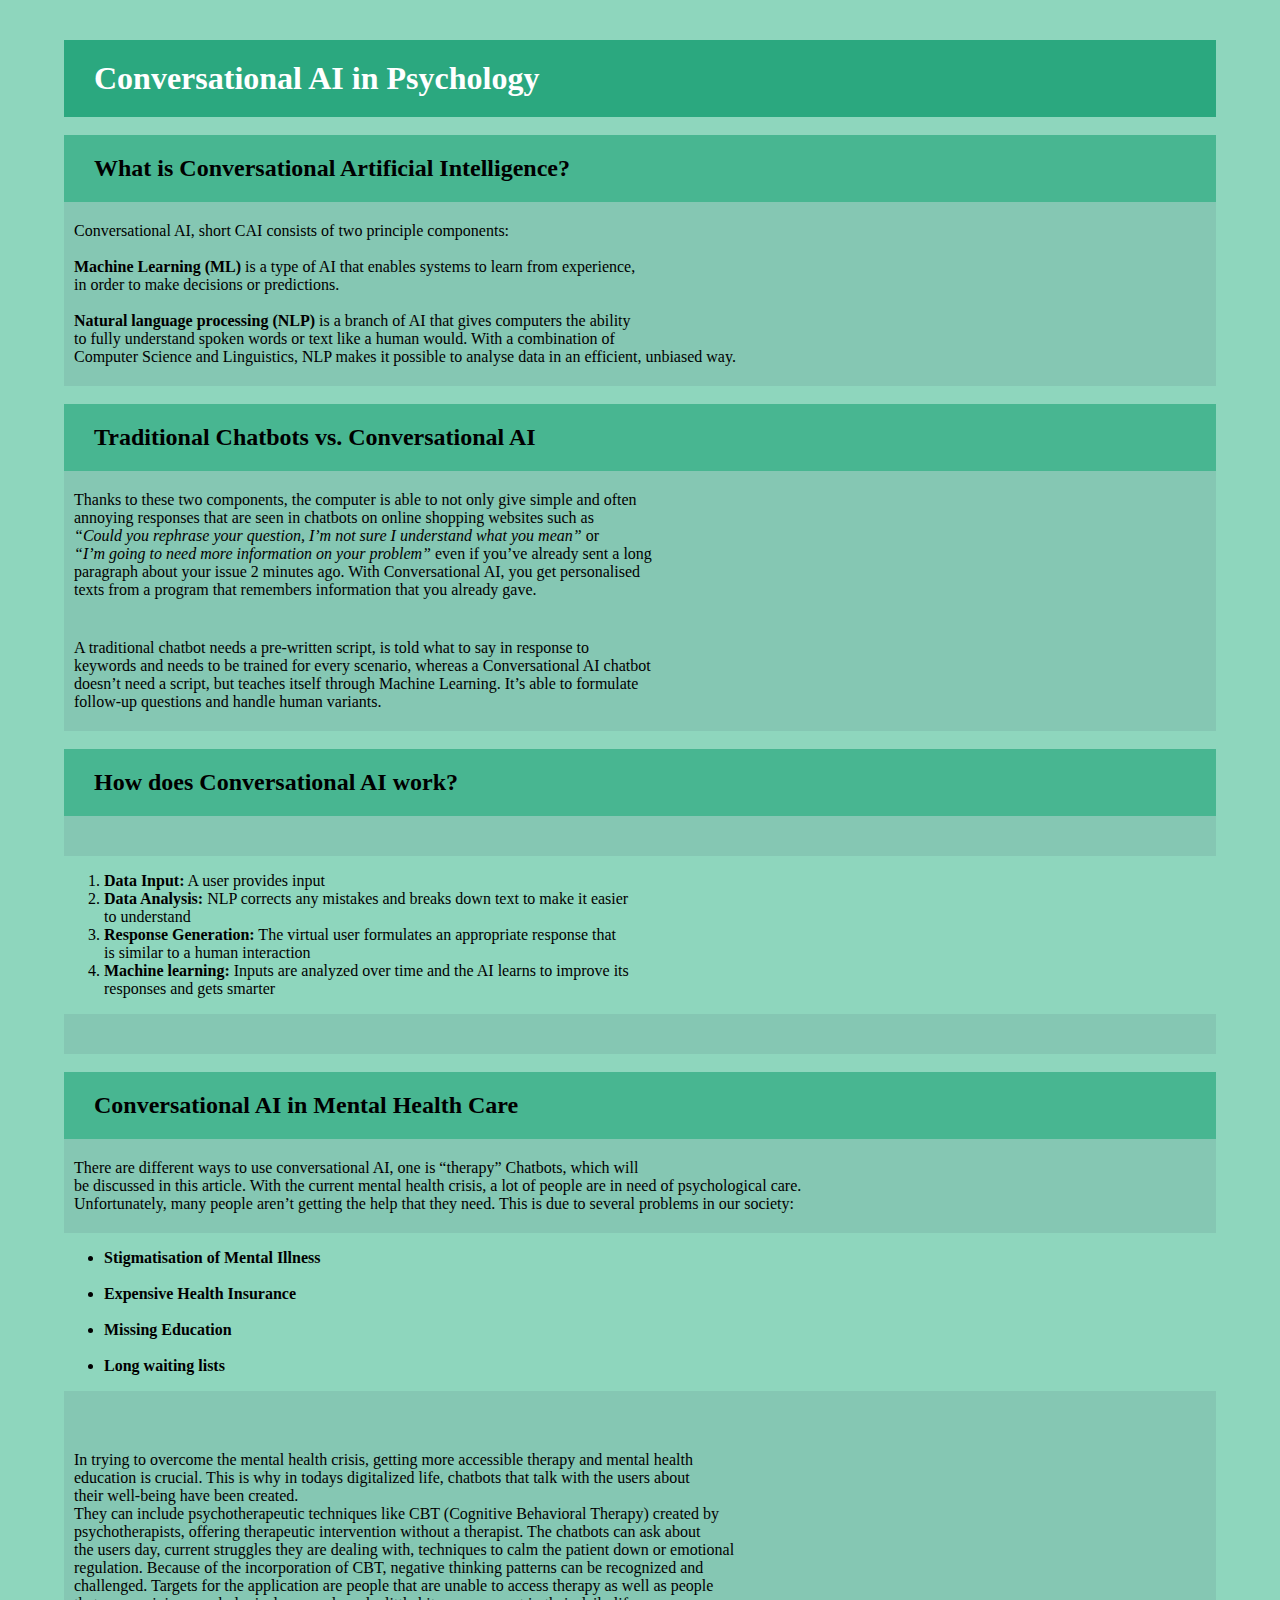
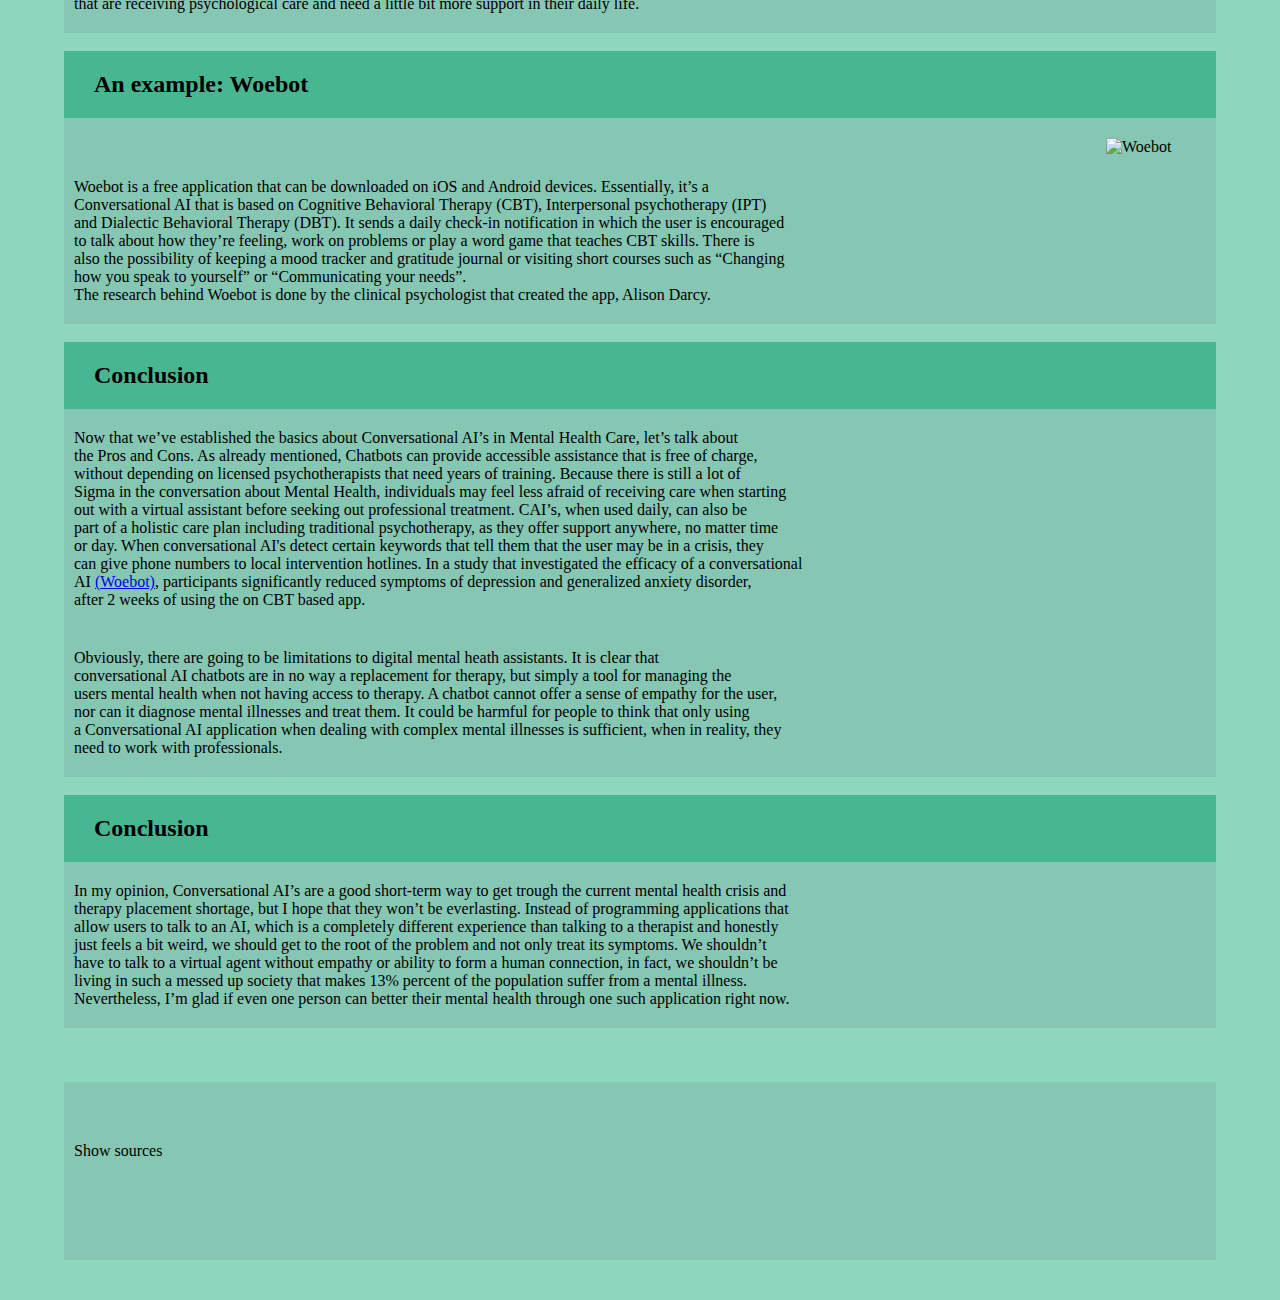
==== commit 70fa98bc: "last paragraph" ====
--- a/index.html
+++ b/index.html
@@ -8,156 +8,186 @@
     </head>
     <body>
         <main class="container">
-            <h1 class="h1">Künstliche Intelligenz beim Schach</h1>
-              
+            <h1>Conversational AI in Psychology</h1>
+            <br>
     
-            <section class="toggle">
+            
+                <h2>What is  Conversational Artificial Intelligence?</h2>
+                <section>
+                <p>
+                    Conversational AI, short CAI consists of two principle components: <br>
+                    <br>
+                    <b>Machine Learning (ML)</b> is a type of AI that enables systems to learn from experience, <br>
+                    in order to make decisions or predictions. <br>
+                    
+                    <br>
+                    
+                    <b>Natural language processing (NLP)</b> is a branch of AI that gives computers the ability <br>
+                    to fully understand spoken words or text like a human would. With a combination of<br>
+                    Computer Science and Linguistics, NLP makes it possible to analyse data in an efficient, unbiased way.
+                </p>
+                </section>
+                <br>
 
-                <h2>Künstliche Intelligenz</h2>
+                <h2> Traditional Chatbots vs. Conversational AI </h2>
+
+                <section>
                 <p>
-                    Künstliche Intelligenz beeinflusst und unterstützt uns alle schon seit einer geraumen Zeit in unserem Alltag. 
-                    Das Ziel der KI ist eigentlich eine Intelligenz zu erschaffen, die das menschliche 
-                    Denken mechanisieren soll, bzw. eine Maschine zu konstruieren und zu bauen, die intelligent 
-                    reagiert oder sich wie ein Mensch verhält. Dies wurde in vielen Bereichen schon geschafft, 
-                    bzw. wird versucht zu erreichen. Zum Beispiel ein Mobiltelefon mit Gesichtserkennungstechnologie
-                    bis hin zu Bankgeschäften, dass alles ist KI und wir werden wohl nicht drum rumkommen immer abhängiger
-                    von KI zu werden.<br>
+                    Thanks to these two components, the computer is able to not only give simple and often<br>
+                    annoying responses that are seen in chatbots on online shopping websites such as <br>
+                    <i>“Could you rephrase your question, I’m not sure I understand what you mean”</i> or <br>
+                    <i>“I’m going to need more information on your problem”</i> even if you’ve already sent a long <br>
+                    paragraph about your issue 2 minutes ago. With Conversational AI, you get personalised <br>
+                    texts from a program that remembers information that you already gave.  
+                </p>
 
-                    
-
-
-                    <ul>
-                        <li>
-                            <a href="KIquelle.html">https://de.wikipedia.org/wiki/K%C3%BCnstliche_Intelligenz</a>
-                        </li>
-                    </ul>
-                    
+                
+                <p> 
+                    A traditional chatbot needs a pre-written script, is told what to say in response to <br>
+                    keywords and needs to be trained for every scenario, whereas a Conversational AI chatbot <br>
+                    doesn’t need a script, but teaches itself through Machine Learning. It’s able to formulate <br>
+                    follow-up questions and handle human variants.
                 </p>
             </section>
+            <br>
 
-            <section class="toggle">
+            <h2>How does Conversational AI work?</h2>
+            
+            <section>
 
-                <h2>Deep Blue, der erste Schachcomputer der gewann.</h2>
+                <p> 
+                    <ol>
+                        <li><b>Data Input:</b> A user provides input</li>
+                        <li><b>Data Analysis:</b> NLP corrects any mistakes and breaks down text to make it easier <br>
+                            to understand</li>
+                        <li><b>Response Generation:</b> The virtual user formulates an appropriate response that <br>
+                            is similar to a human interaction</li>
+                        <li><b>Machine learning:</b> Inputs are analyzed over time and the AI learns to improve its <br>
+                            responses and gets smarter</li>
+                    </ol>   
+
+                </p>
+
+            </section>
+            <br>
+           
+
+                <h2>Conversational AI in Mental Health Care</h2>
+
+                <section>
+
                 <p>
-                    Deep Blue, ein Schachcomputer gelang es 1996 als ersten Computer, 
-                    den damals  Schachweltmeister Garri Kasparow in einer Partie mit 
-                    regulären Zeitkontrollen zu schlagen. 1997 gewann Deep Blue gegen 
-                    Kasparow einen ganzen Wettkampf aus sechs Partien unter Turnierbedingungen.
-                    Der Wettkampf zwischen dem Schachcomputer Deep Blue und dem damaligen 
-                    Schachweltmeister Garri Kasparov im Jahr 1997 war ein Spektakel. 
-                    Darüber hinaus war das Schachspiel aber, wie auch andere Spiele, 
-                    ein Testfeld der Künstlichen Intelligenz-Forschung. Der Sieg Deep Blues 
-                    wurde einerseits als riesen Fortschritt der KI-Forschung angesehen,
-                    andererseits als „Sackgasse“, da die Überlegenheit des Schachcomputers auf 
-                    reiner Rechengewalt beruhe und nichts mit „wirklicher KI“ zu tun habe.
-                    Seit dem wurde immer mehr geforscht, ausprobiert, verloren und gewonnen. 
-                    Aber man sagt, dass im Bereich KI beim Schach schon alles bewiesen wurde.
+                    There are different ways to use conversational AI, one is “therapy” Chatbots, which will <br>
+                    be discussed in this article. 
+                    With the current mental health crisis, a lot of people are in need of psychological care. <br>
+                    Unfortunately, many people aren’t getting the help that they need. This is due to several problems in our society:
+                    <br>
+                    <ul>
 
-                    <ul>
-                        <li>
-                            <a href="KIquelle.html">https://de.wikipedia.org/wiki/Deep_Blue</a>
-                        </li>
+                    <li><b>Stigmatisation of Mental Illness</b></li>
+                    <br>
+                    <li><b>Expensive Health Insurance</b></li>
+                    <br>
+                    <li><b>Missing Education</b></li>
+                    <br>
+                    <li><b>Long waiting lists</b></li>
                     </ul>
+                
+                </p>
+                <p>
+                    In trying to overcome the mental health crisis, getting more accessible therapy and mental health <br>
+                    education is crucial. This is why in todays digitalized life, chatbots that talk with the users about <br>
+                    their well-being have been created. 
+                    <br>
+                    They can include psychotherapeutic techniques like CBT (Cognitive Behavioral Therapy) created by <br>
+                    psychotherapists, offering therapeutic intervention without a therapist. The chatbots can ask about <br>
+                    the users day, current struggles they are dealing with, techniques to calm the patient down or emotional <br>
+                    regulation. Because of the incorporation of CBT, negative thinking patterns can be recognized and <br>
+                    challenged. Targets for the application are people that are unable to access therapy as well as people <br>
+                    that are receiving psychological care and need a little bit more support in their daily life.
+                </p>
+                </section>
+                <br>
+                <h2>An example: Woebot</h2>
+                <section>
+                    <p><img src="woebot.png" alt="Woebot" style="float:right;width:100px;height:100px;"> </p>
+                <p> 
+                    Woebot is a free application that can be downloaded on iOS and Android devices. Essentially, it’s a <br>
 
-                          
+                    Conversational AI that is based on Cognitive Behavioral Therapy (CBT), Interpersonal psychotherapy (IPT) <br>
+                    and Dialectic Behavioral Therapy (DBT). It sends a daily check-in notification in which the user is encouraged <br>
+                    to talk about how they’re feeling, work on problems or play a word game that teaches CBT skills. There is <br>
+                    also the possibility of keeping a mood tracker and gratitude journal or visiting short courses such as “Changing <br>
+                    how you speak to yourself” or “Communicating your needs”. <br>
+
+                    The research behind Woebot is done by the clinical psychologist that created the app, Alison Darcy.</p>
+                    
+                
+                </section>
+                <br>
+
+                <h2>Conclusion</h2>
+                <section>
+                <p>
+                    Now that we’ve established the basics about Conversational AI’s in Mental Health Care, let’s talk about <br>
+                    the Pros and Cons. As already mentioned, Chatbots can provide accessible assistance that is free of charge, <br>
+                    without depending on licensed psychotherapists that need years of training. Because there is still a lot of <br>
+                    Sigma in the conversation about Mental Health, individuals may feel less afraid of receiving care when starting  <br>
+                    out with a virtual assistant before seeking out professional treatment. CAI’s, when used daily, can also be <br>
+                    part of a holistic care plan including traditional psychotherapy, as they offer support anywhere, no matter time <br>
+                    or day. When conversational AI's detect certain keywords that tell them that the user may be in a crisis, they <br>
+                    can give phone numbers to local intervention hotlines. In a study that investigated the efficacy of a conversational <br>
+                    AI <a href=https://woebothealth.com>(Woebot)</a>, participants significantly reduced symptoms of depression and generalized anxiety disorder, <br>
+                    after 2 weeks of using the on CBT based app.     
+                </p>
+                <p>                    
+                    Obviously, there are going to be limitations to digital mental heath assistants.  It is clear that <br>
+                    conversational AI chatbots are in no way a replacement for therapy, but simply a  tool for managing the <br>
+                    users mental health when not having access to therapy. A chatbot cannot offer a sense of empathy for the user, <br>
+                    nor can it diagnose mental illnesses and treat them. It could be harmful for people to think that only using <br>
+                    a Conversational AI application when dealing with complex mental illnesses is sufficient, when in reality, they <br>
+                    need to work with professionals. 
                 </p>
             </section>
-
-            <section class="toggle">
-                <h2>AlphaZero</h2>
-                <p>
-                    
-                    Ich möchte mich heute auf die KI «Alpha Zero» konzentrieren.
-                    AlphaZero ist ein Computerprogramm, welches Brettspiele einzig und allein autodidaktisch anhand der Spielregeln, 
-                    der Siegbedingungen und durch ein intensives Spielen gegen sich selbst erlernt. 
-                    Doch wir möchten uns AlphaZero im Bezug zu Schach anschauen.
-
-                    Am 5. Dezember 2017 veröffentlichte DeepMind, eine Forschungseinrichtung für Künstliche 
-                    Intelligenz, ein Preprint über das Programm AlphaZero, in dem beschrieben wird, dass 
-                    AlphaZero innerhalb von 24 Stunden durch eine überragende Spielstärke, die leistungsstärksten
-                    Programme, wie zum Beispiel Stockfish, ein freies Schachspiel, in der jeweiligen Disziplin
-                    besiegen würde.
-
-                    AlphaZero spielte einige Stunden Schach gegen sich selbst. Am Anfang musste die KI viele
-                    Anfängerfehler gemacht haben, jedoch wurde AlphaZero immer besser und bezwang Stockfish 
-                    nach einigen Stunden, dank autodidaktischem Lernen. Denn AlphaZero hat eigene Schachtheorien 
-                    entwickeln müssen und Stockfish kennt jede gespielte Partie und hat somit jede Theorie intus,
-                    jedoch sind all diese Schachtheorien von Stockfish vom Menschen gemacht.<br>
-                    
-                    <ul>
-                        <li>
-                            <a href="AlphaZeroquelle.html">https://ethz.ch/de/news-und-veranstaltungen/eth-news/news/2018/02/wattenhofer-alphazero.html<br>
-                                </a>
-                        </li>
-                    </ul>
-                    
-                    <ul>
-                        <li>
-                            <a href="AlphaZeroquelle.html">https://de.wikipedia.org/wiki/AlphaZero</a>
-                        </li>
-                    </ul>
-
-                    <ul>
-                        <li>
-                            <a href="AlphaZeroquelle.html">https://www.tagesspiegel.de/wissen/kuenstliche-intelligenz-computer-bringt-sich-selbst-schach-bei-und-schlaegt-den-menschen/23729190.html
-                            </a>
-                        </li>
-                    </ul>
-
-                    <ul>
-                        <li>
-                            <a href="AlphaZeroquelle.html">https://www.chess.com/de/terms/alphazero
-                            </a>
-                        </li>
-                    </ul>
-                </p>
-                </p>
-                
+            <br>
+            <h2>Conclusion</h2>
+            <section>
+                <p>In my opinion, Conversational AI’s are a good short-term way to get trough the current mental health crisis and <br>
+                    therapy placement shortage, but I hope that they won’t be everlasting. Instead of programming applications that <br>
+                    allow users to talk to an AI, which is a completely different experience than talking to a therapist and honestly <br>
+                    just feels a bit weird, we should get to the root of the problem and not only treat its symptoms. We shouldn’t <br>
+                    have to talk to a virtual agent without empathy or ability to form a human connection, in fact, we shouldn’t be <br>
+                    living in such a messed up society that makes 13% percent of the population suffer from a mental illness. <br>
+                    Nevertheless, I’m glad if even one person can better their mental health through one such application right now.</p>
             </section>
             
-            <section class="toggle">
-                <h2>AlphaZero gegen Stockfish</h2>
+            
+            <br>
+            <br>
+            <br>
+            
+                
+                <section>
                 <p>
-                    Das künstliche Intelligenzprogramm AlphaZero gewann gegen das bisher 
-                    beste Schachprogramm der Welt, Stockfish.
-                    Eine upgedatete Version von AlphaZero erzielte gegen Stockfish 8.
-                    155 Siege bei nur 6 Niederlagen und 839 Remis.
-                    
-                    Laut DeepMind besiegte Alpha Zero sogar die "neueste Entwicklungsversion" 
-                    von Stockfish mit nahezu identischen Ergebnissen wie im Match gegen Stockfish 8.
+                <div class = "toggle">
+                    <section>
+                        <p>
+                         Show sources
+                        <ul>
+                            <li><a href= https://woebothealth.com> Woebot</a> </li>
+                            <li><a href= https://mental.jmir.org/2017/2/e19>Study: Delivering Cognitive Behavior Therapy to Young Adults With Symptoms of Depression and Anxiety<br>
+                                 Using a Fully Automated Conversational Agent (Woebot): A Randomized Controlled Trial </a></li>
+                            <li><a href=https://chatbotsmagazine.com/woebot-your-ai-cognitive-behavioral-therapist-an-interview-with-alison-darcy-b69ac238af45>Interview with Alison Darcy</a></li>
+                            <li><a href=https://www.ada.cx/conversational-ai>Conversational AI</a></li>
+                            <li><a href=https://voicetechpodcast.com/articles/development/psychology-social/conversational-ai-opening-new-horizons-for-virtual-mental-aid> Conversational AI in Mental Health Care</a></li>
+                            <li><a href=https://www.singlecare.com/blog/news/mental-health-statistics>Mental Health Statistics</a></li>
 
-                    Dies ist eine unglaubliche Leistung in der «Schachwelt» zumal man bedenken muss,
-                    dass AlphaZero ein selbsterlernendes Programm ist.
-                    
-                     <ul>
-                        <li>
-                            <a href="AlphaZeroquelle.html">https://www.chess.com/de/news/view/alphazero-gewinnt-erneut-ein-1000-partien-duell-gegen-stockfish</a>
-                        </li>
-                    </ul>
-                    
+                        </ul>
+                        </p>    
+                    </section>
+                </div>
                 </p>
             </section>
-
-            <section>
-                <h2>Meine Meinung zu KI beim Schach</h2>
-                <p>
-                    
-                    Ich persönlich sehe keinen Vorteil einer KI beim Schach. 
-                    Denn was hat eine KI vom Schach spielen. Studien zeigen, 
-                    dass durchs Schach spielen beide Gehirnhälften angeregt 
-                    werden und somit das Denkvermögen gesteigert wird. 
-                    Was hat die KI davon? <br>
-                    Andererseits muss man auch bedenken, dass durch eine KI neue 
-                    Schachtheorien entwickelt werden können, die ein Mensch vielleicht 
-                    so nicht rausfinden könnte.<br>
-                    Trotzdem ist es extrem beachtilich was künstliche Intelligenz alles so kann.
-                    Dass es im stande ist, gegen sich selbst zu spielen und somit unschlagbar werden kann
-                    ist schon erstaunlich.
-
-                </p>
-                
-            </section>
-           
         </main>
     </body>
 </html>
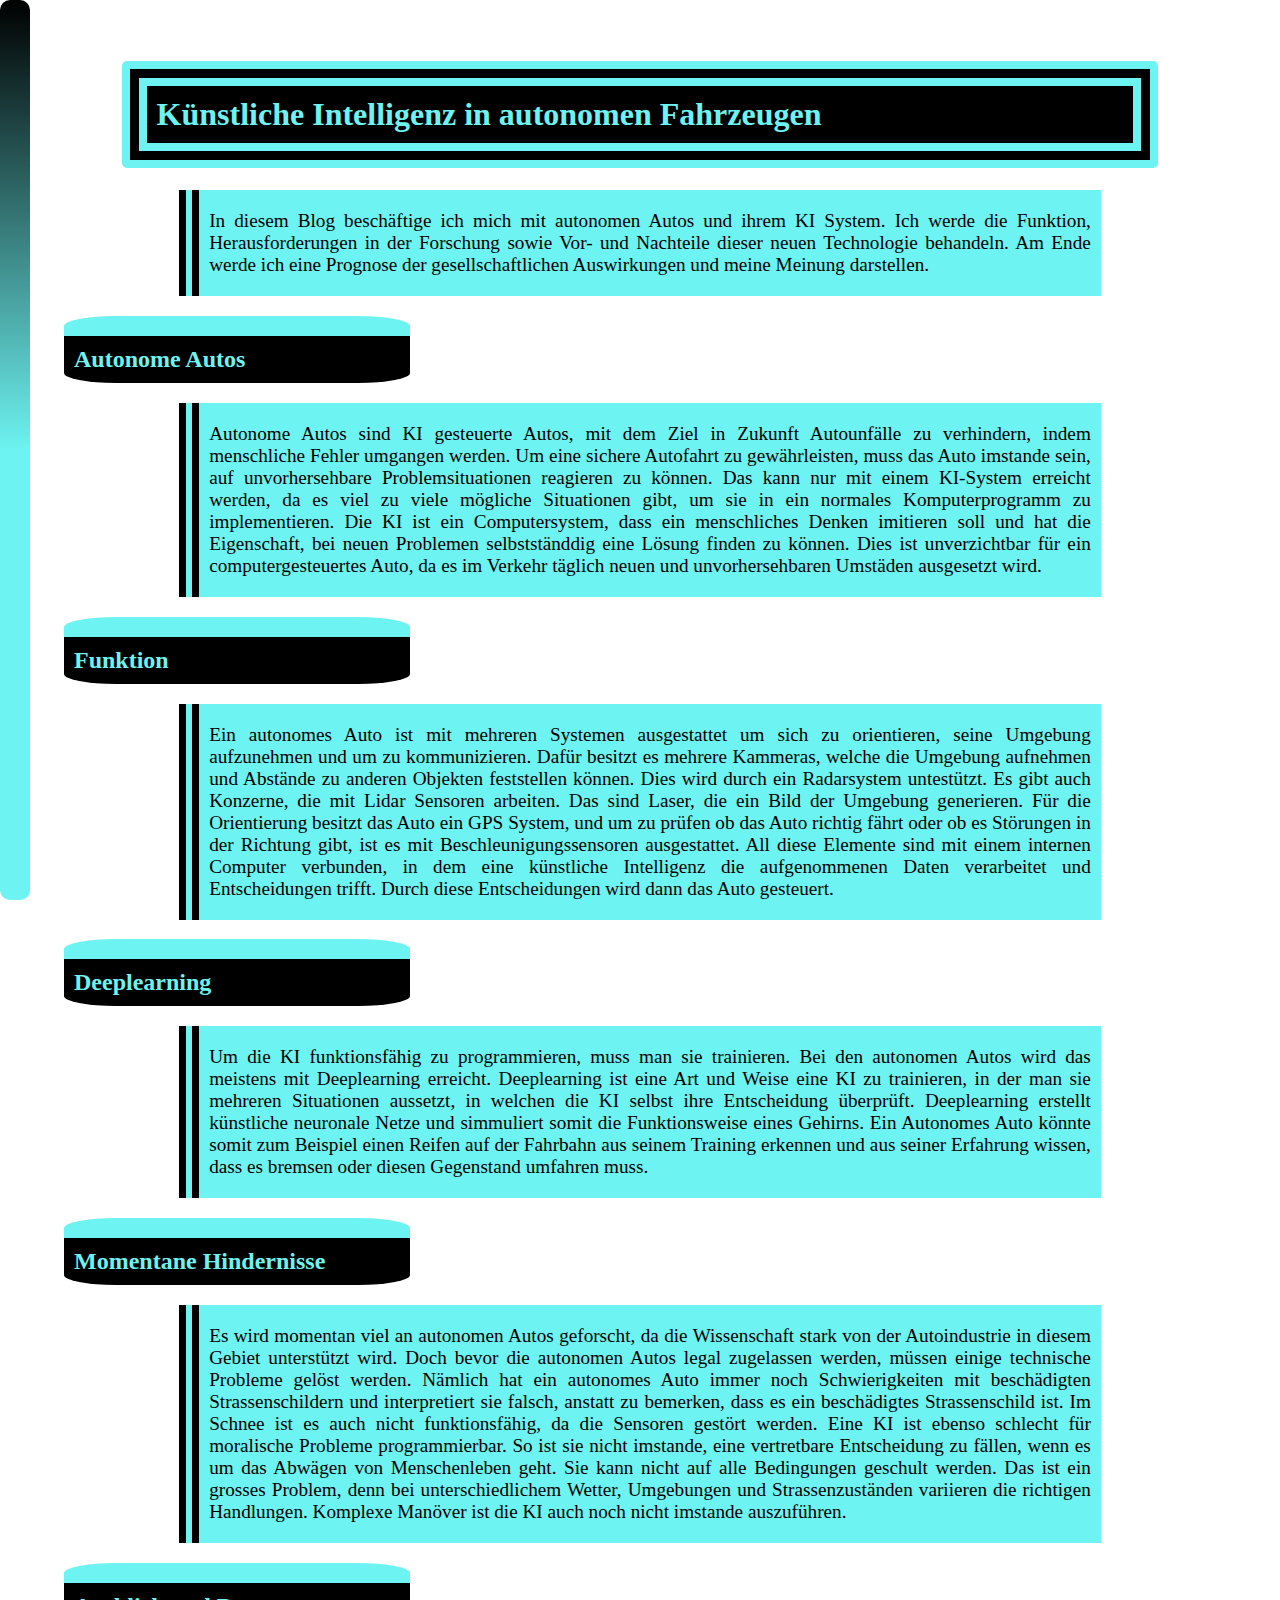
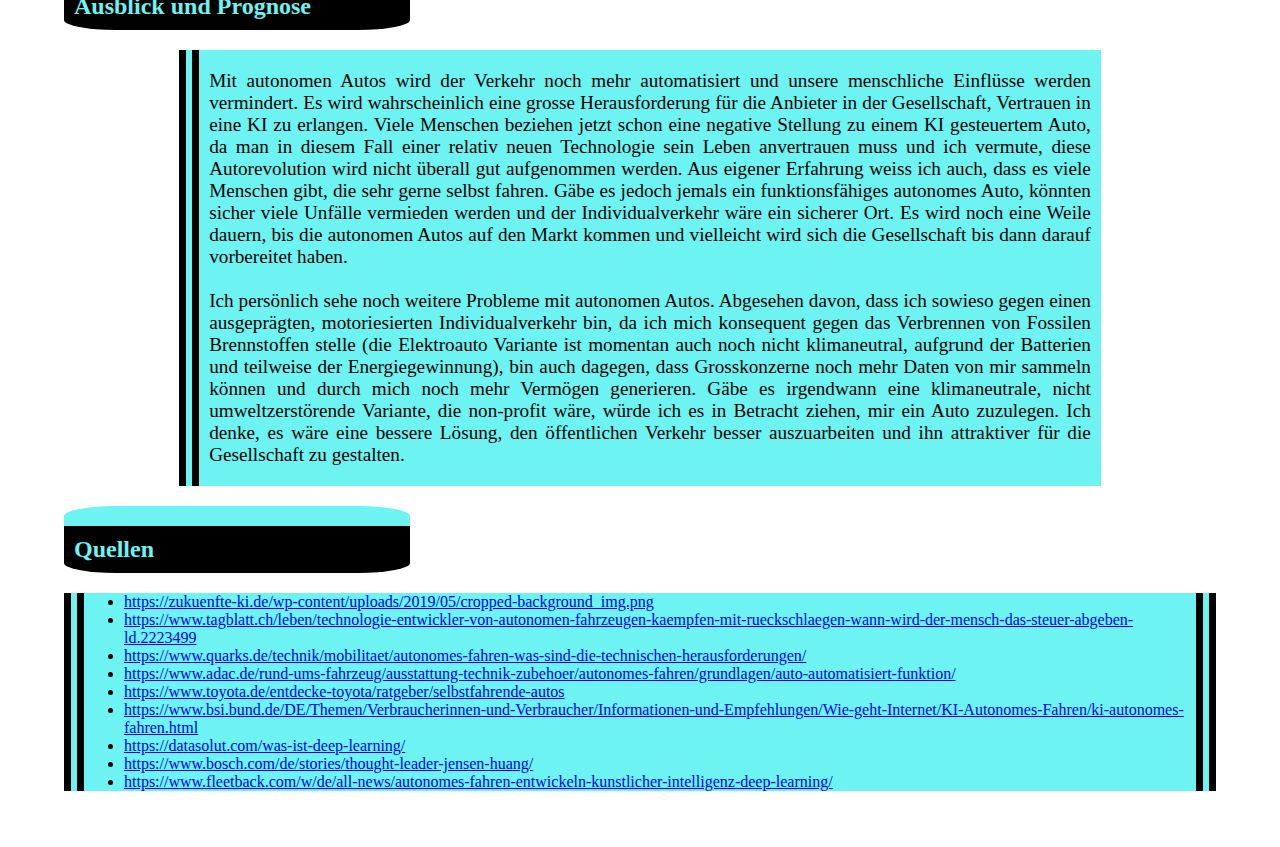
==== commit 9afc6c94: "Merge 16b66be32b53e808fc19df1a7a15664aa7b6b96c into 5155619c9e21a79081ec9893a7c6e0b2862fce0f" ====
--- a/index.html
+++ b/index.html
@@ -7,187 +7,116 @@
         <link href="style.css" rel="stylesheet">
     </head>
     <body>
+        <div id="progressbar"></div>
         <main class="container">
-            <h1>Conversational AI in Psychology</h1>
-            <br>
+            <h1>Künstliche Intelligenz in autonomen Fahrzeugen</h1>
     
-            
-                <h2>What is  Conversational Artificial Intelligence?</h2>
-                <section>
+            <section>
                 <p>
-                    Conversational AI, short CAI consists of two principle components: <br>
-                    <br>
-                    <b>Machine Learning (ML)</b> is a type of AI that enables systems to learn from experience, <br>
-                    in order to make decisions or predictions. <br>
-                    
-                    <br>
-                    
-                    <b>Natural language processing (NLP)</b> is a branch of AI that gives computers the ability <br>
-                    to fully understand spoken words or text like a human would. With a combination of<br>
-                    Computer Science and Linguistics, NLP makes it possible to analyse data in an efficient, unbiased way.
-                </p>
-                </section>
-                <br>
-
-                <h2> Traditional Chatbots vs. Conversational AI </h2>
-
-                <section>
-                <p>
-                    Thanks to these two components, the computer is able to not only give simple and often<br>
-                    annoying responses that are seen in chatbots on online shopping websites such as <br>
-                    <i>“Could you rephrase your question, I’m not sure I understand what you mean”</i> or <br>
-                    <i>“I’m going to need more information on your problem”</i> even if you’ve already sent a long <br>
-                    paragraph about your issue 2 minutes ago. With Conversational AI, you get personalised <br>
-                    texts from a program that remembers information that you already gave.  
-                </p>
-
-                
-                <p> 
-                    A traditional chatbot needs a pre-written script, is told what to say in response to <br>
-                    keywords and needs to be trained for every scenario, whereas a Conversational AI chatbot <br>
-                    doesn’t need a script, but teaches itself through Machine Learning. It’s able to formulate <br>
-                    follow-up questions and handle human variants.
+                    In diesem Blog beschäftige ich mich mit autonomen Autos und ihrem KI System.
+                    Ich werde die Funktion, Herausforderungen in der Forschung sowie Vor- und Nachteile dieser neuen Technologie behandeln. 
+                    Am Ende werde ich eine Prognose der gesellschaftlichen Auswirkungen und meine Meinung darstellen.
                 </p>
             </section>
-            <br>
 
-            <h2>How does Conversational AI work?</h2>
-            
             <section>
+                <h2>Autonome Autos </h2>
+                <p>
+                    Autonome Autos sind KI gesteuerte Autos, mit dem Ziel in Zukunft
+                    Autounfälle zu verhindern, indem menschliche Fehler umgangen werden. Um eine sichere Autofahrt zu gewährleisten, 
+                    muss das Auto imstande sein, auf unvorhersehbare Problemsituationen reagieren zu können. Das kann nur mit einem KI-System
+                    erreicht werden, da es viel zu viele mögliche Situationen gibt, um sie in ein normales Komputerprogramm zu
+                    implementieren. Die KI ist ein Computersystem, dass ein menschliches Denken imitieren soll und hat die 
+                    Eigenschaft, bei neuen Problemen selbstständdig eine Lösung finden zu können. Dies ist unverzichtbar für ein computergesteuertes
+                    Auto, da es im Verkehr täglich neuen und unvorhersehbaren Umstäden ausgesetzt wird. 
+                </p>
+            </section>
 
-                <p> 
-                    <ol>
-                        <li><b>Data Input:</b> A user provides input</li>
-                        <li><b>Data Analysis:</b> NLP corrects any mistakes and breaks down text to make it easier <br>
-                            to understand</li>
-                        <li><b>Response Generation:</b> The virtual user formulates an appropriate response that <br>
-                            is similar to a human interaction</li>
-                        <li><b>Machine learning:</b> Inputs are analyzed over time and the AI learns to improve its <br>
-                            responses and gets smarter</li>
-                    </ol>   
+            <section>
+                <h2>Funktion</h2>
+                <p>
+                    Ein autonomes Auto ist mit mehreren Systemen ausgestattet um sich zu orientieren, seine Umgebung aufzunehmen und
+                    um zu kommunizieren. Dafür besitzt es mehrere Kammeras, welche die Umgebung aufnehmen und Abstände zu anderen Objekten 
+                    feststellen können. Dies wird durch ein Radarsystem untestützt. Es gibt auch Konzerne, die mit Lidar Sensoren arbeiten. 
+                    Das sind Laser, die ein Bild der Umgebung generieren. Für die Orientierung besitzt das Auto ein GPS System, und um zu prüfen ob das
+                    Auto richtig fährt oder ob es Störungen in der Richtung gibt, ist es mit Beschleunigungssensoren ausgestattet. All diese
+                    Elemente sind mit einem internen Computer verbunden, in dem eine künstliche Intelligenz die aufgenommenen Daten verarbeitet
+                    und Entscheidungen trifft. Durch diese Entscheidungen wird dann das Auto gesteuert.
 
                 </p>
+            </section>
 
-            </section>
-            <br>
-           
-
-                <h2>Conversational AI in Mental Health Care</h2>
-
-                <section>
-
+            <section>
+                <h2>Deeplearning</h2>
                 <p>
-                    There are different ways to use conversational AI, one is “therapy” Chatbots, which will <br>
-                    be discussed in this article. 
-                    With the current mental health crisis, a lot of people are in need of psychological care. <br>
-                    Unfortunately, many people aren’t getting the help that they need. This is due to several problems in our society:
-                    <br>
-                    <ul>
-
-                    <li><b>Stigmatisation of Mental Illness</b></li>
-                    <br>
-                    <li><b>Expensive Health Insurance</b></li>
-                    <br>
-                    <li><b>Missing Education</b></li>
-                    <br>
-                    <li><b>Long waiting lists</b></li>
-                    </ul>
-                
-                </p>
-                <p>
-                    In trying to overcome the mental health crisis, getting more accessible therapy and mental health <br>
-                    education is crucial. This is why in todays digitalized life, chatbots that talk with the users about <br>
-                    their well-being have been created. 
-                    <br>
-                    They can include psychotherapeutic techniques like CBT (Cognitive Behavioral Therapy) created by <br>
-                    psychotherapists, offering therapeutic intervention without a therapist. The chatbots can ask about <br>
-                    the users day, current struggles they are dealing with, techniques to calm the patient down or emotional <br>
-                    regulation. Because of the incorporation of CBT, negative thinking patterns can be recognized and <br>
-                    challenged. Targets for the application are people that are unable to access therapy as well as people <br>
-                    that are receiving psychological care and need a little bit more support in their daily life.
-                </p>
-                </section>
-                <br>
-                <h2>An example: Woebot</h2>
-                <section>
-                    <p><img src="woebot.png" alt="Woebot" style="float:right;width:100px;height:100px;"> </p>
-                <p> 
-                    Woebot is a free application that can be downloaded on iOS and Android devices. Essentially, it’s a <br>
-
-                    Conversational AI that is based on Cognitive Behavioral Therapy (CBT), Interpersonal psychotherapy (IPT) <br>
-                    and Dialectic Behavioral Therapy (DBT). It sends a daily check-in notification in which the user is encouraged <br>
-                    to talk about how they’re feeling, work on problems or play a word game that teaches CBT skills. There is <br>
-                    also the possibility of keeping a mood tracker and gratitude journal or visiting short courses such as “Changing <br>
-                    how you speak to yourself” or “Communicating your needs”. <br>
-
-                    The research behind Woebot is done by the clinical psychologist that created the app, Alison Darcy.</p>
-                    
-                
-                </section>
-                <br>
-
-                <h2>Conclusion</h2>
-                <section>
-                <p>
-                    Now that we’ve established the basics about Conversational AI’s in Mental Health Care, let’s talk about <br>
-                    the Pros and Cons. As already mentioned, Chatbots can provide accessible assistance that is free of charge, <br>
-                    without depending on licensed psychotherapists that need years of training. Because there is still a lot of <br>
-                    Sigma in the conversation about Mental Health, individuals may feel less afraid of receiving care when starting  <br>
-                    out with a virtual assistant before seeking out professional treatment. CAI’s, when used daily, can also be <br>
-                    part of a holistic care plan including traditional psychotherapy, as they offer support anywhere, no matter time <br>
-                    or day. When conversational AI's detect certain keywords that tell them that the user may be in a crisis, they <br>
-                    can give phone numbers to local intervention hotlines. In a study that investigated the efficacy of a conversational <br>
-                    AI <a href=https://woebothealth.com>(Woebot)</a>, participants significantly reduced symptoms of depression and generalized anxiety disorder, <br>
-                    after 2 weeks of using the on CBT based app.     
-                </p>
-                <p>                    
-                    Obviously, there are going to be limitations to digital mental heath assistants.  It is clear that <br>
-                    conversational AI chatbots are in no way a replacement for therapy, but simply a  tool for managing the <br>
-                    users mental health when not having access to therapy. A chatbot cannot offer a sense of empathy for the user, <br>
-                    nor can it diagnose mental illnesses and treat them. It could be harmful for people to think that only using <br>
-                    a Conversational AI application when dealing with complex mental illnesses is sufficient, when in reality, they <br>
-                    need to work with professionals. 
+                    Um die KI funktionsfähig zu programmieren, muss man sie trainieren. Bei den autonomen Autos wird das meistens
+                    mit Deeplearning erreicht. Deeplearning ist eine Art und Weise eine KI zu trainieren, in der man sie mehreren Situationen
+                    aussetzt, in welchen die KI selbst ihre Entscheidung überprüft. Deeplearning erstellt künstliche neuronale Netze und 
+                    simmuliert somit die Funktionsweise eines Gehirns. Ein Autonomes Auto könnte somit zum Beispiel einen Reifen auf der
+                    Fahrbahn aus seinem Training erkennen und aus seiner Erfahrung wissen, dass es bremsen oder diesen Gegenstand umfahren muss.
                 </p>
             </section>
-            <br>
-            <h2>Conclusion</h2>
+
             <section>
-                <p>In my opinion, Conversational AI’s are a good short-term way to get trough the current mental health crisis and <br>
-                    therapy placement shortage, but I hope that they won’t be everlasting. Instead of programming applications that <br>
-                    allow users to talk to an AI, which is a completely different experience than talking to a therapist and honestly <br>
-                    just feels a bit weird, we should get to the root of the problem and not only treat its symptoms. We shouldn’t <br>
-                    have to talk to a virtual agent without empathy or ability to form a human connection, in fact, we shouldn’t be <br>
-                    living in such a messed up society that makes 13% percent of the population suffer from a mental illness. <br>
-                    Nevertheless, I’m glad if even one person can better their mental health through one such application right now.</p>
-            </section>
-            
-            
-            <br>
-            <br>
-            <br>
-            
-                
-                <section>
+                <h2> Momentane Hindernisse</h2>
                 <p>
-                <div class = "toggle">
-                    <section>
-                        <p>
-                         Show sources
-                        <ul>
-                            <li><a href= https://woebothealth.com> Woebot</a> </li>
-                            <li><a href= https://mental.jmir.org/2017/2/e19>Study: Delivering Cognitive Behavior Therapy to Young Adults With Symptoms of Depression and Anxiety<br>
-                                 Using a Fully Automated Conversational Agent (Woebot): A Randomized Controlled Trial </a></li>
-                            <li><a href=https://chatbotsmagazine.com/woebot-your-ai-cognitive-behavioral-therapist-an-interview-with-alison-darcy-b69ac238af45>Interview with Alison Darcy</a></li>
-                            <li><a href=https://www.ada.cx/conversational-ai>Conversational AI</a></li>
-                            <li><a href=https://voicetechpodcast.com/articles/development/psychology-social/conversational-ai-opening-new-horizons-for-virtual-mental-aid> Conversational AI in Mental Health Care</a></li>
-                            <li><a href=https://www.singlecare.com/blog/news/mental-health-statistics>Mental Health Statistics</a></li>
-
-                        </ul>
-                        </p>    
-                    </section>
-                </div>
+                    Es wird momentan viel an autonomen Autos geforscht, da die Wissenschaft stark von der Autoindustrie in diesem Gebiet
+                    unterstützt wird. Doch bevor die autonomen Autos legal zugelassen werden, müssen einige technische Probleme gelöst 
+                    werden. Nämlich hat ein autonomes Auto immer noch Schwierigkeiten mit beschädigten Strassenschildern und interpretiert 
+                    sie falsch, anstatt zu bemerken, dass es ein beschädigtes Strassenschild ist. Im Schnee ist es auch nicht funktionsfähig,
+                    da die Sensoren gestört werden. Eine KI ist ebenso schlecht für moralische Probleme programmierbar. So ist sie nicht imstande, 
+                    eine vertretbare Entscheidung zu fällen, wenn es um das Abwägen von Menschenleben geht. Sie kann nicht auf alle Bedingungen geschult 
+                    werden. Das ist ein grosses Problem, denn bei unterschiedlichem Wetter, Umgebungen und Strassenzuständen variieren die richtigen
+                    Handlungen. Komplexe Manöver ist die KI auch noch nicht imstande auszuführen.
                 </p>
             </section>
+
+            <section>
+                <h2> Ausblick und Prognose</h2>
+                <p>
+                    Mit autonomen Autos wird der Verkehr noch mehr automatisiert und unsere menschliche Einflüsse werden vermindert. Es wird wahrscheinlich
+                    eine grosse Herausforderung für die Anbieter in der Gesellschaft, Vertrauen in eine KI zu erlangen. Viele Menschen beziehen jetzt schon eine negative Stellung zu
+                    einem KI gesteuertem Auto, da man in diesem Fall einer relativ neuen Technologie sein Leben anvertrauen muss und ich vermute, diese Autorevolution wird
+                    nicht überall gut aufgenommen werden. Aus eigener Erfahrung weiss ich auch, dass es viele Menschen gibt, die sehr gerne selbst fahren. Gäbe es jedoch jemals ein
+                    funktionsfähiges autonomes Auto, könnten sicher viele Unfälle vermieden werden und der Individualverkehr wäre ein sicherer Ort. Es wird noch eine
+                    Weile dauern, bis die autonomen Autos auf den Markt kommen und vielleicht wird sich die Gesellschaft bis dann darauf vorbereitet haben. <br>
+                    <br>
+                    Ich persönlich sehe noch weitere Probleme mit autonomen Autos. Abgesehen davon, dass ich sowieso gegen einen ausgeprägten, motoriesierten
+                    Individualverkehr bin, da ich mich konsequent gegen das Verbrennen von Fossilen Brennstoffen stelle (die Elektroauto Variante ist momentan auch noch nicht 
+                    klimaneutral, aufgrund der Batterien und teilweise der Energiegewinnung), bin auch dagegen, dass Grosskonzerne noch mehr Daten von mir
+                    sammeln können und durch mich noch mehr Vermögen generieren. Gäbe es irgendwann eine klimaneutrale, nicht umweltzerstörende Variante, die non-profit wäre,
+                    würde ich es in Betracht ziehen, mir ein Auto zuzulegen. Ich denke, es wäre eine bessere Lösung, den öffentlichen Verkehr besser auszuarbeiten und ihn attraktiver
+                    für die Gesellschaft zu gestalten.
+                </p>
+            </section>
+
+            <section>
+                <h2>Quellen</h2>
+                <ul>
+                    <li><a href="https://zukuenfte-ki.de/wp-content/uploads/2019/05/cropped-background_img.png">https://zukuenfte-ki.de/wp-content/uploads/2019/05/cropped-background_img.png</a></li>
+                    <li><a href="https://www.tagblatt.ch/leben/technologie-entwickler-von-autonomen-fahrzeugen-kaempfen-mit-rueckschlaegen-wann-wird-der-mensch-das-steuer-abgeben-ld.2223499">https://www.tagblatt.ch/leben/technologie-entwickler-von-autonomen-fahrzeugen-kaempfen-mit-rueckschlaegen-wann-wird-der-mensch-das-steuer-abgeben-ld.2223499</a></li>
+                    <li><a href="https://www.quarks.de/technik/mobilitaet/autonomes-fahren-was-sind-die-technischen-herausforderungen/">https://www.quarks.de/technik/mobilitaet/autonomes-fahren-was-sind-die-technischen-herausforderungen/</a></li>
+                    <li><a href="https://www.adac.de/rund-ums-fahrzeug/ausstattung-technik-zubehoer/autonomes-fahren/grundlagen/auto-automatisiert-funktion/">https://www.adac.de/rund-ums-fahrzeug/ausstattung-technik-zubehoer/autonomes-fahren/grundlagen/auto-automatisiert-funktion/</a></li>
+                    <li><a href="https://www.toyota.de/entdecke-toyota/ratgeber/selbstfahrende-autos">https://www.toyota.de/entdecke-toyota/ratgeber/selbstfahrende-autos</a></li>
+                    <li><a href="https://www.bsi.bund.de/DE/Themen/Verbraucherinnen-und-Verbraucher/Informationen-und-Empfehlungen/Wie-geht-Internet/KI-Autonomes-Fahren/ki-autonomes-fahren.html">https://www.bsi.bund.de/DE/Themen/Verbraucherinnen-und-Verbraucher/Informationen-und-Empfehlungen/Wie-geht-Internet/KI-Autonomes-Fahren/ki-autonomes-fahren.html</a></li>
+                    <li><a href="https://datasolut.com/was-ist-deep-learning/">https://datasolut.com/was-ist-deep-learning/</a></li>
+                    <li><a href="https://www.bosch.com/de/stories/thought-leader-jensen-huang/">https://www.bosch.com/de/stories/thought-leader-jensen-huang/</a></li>
+                    <li><a href="https://www.fleetback.com/w/de/all-news/autonomes-fahren-entwickeln-kunstlicher-intelligenz-deep-learning/">https://www.fleetback.com/w/de/all-news/autonomes-fahren-entwickeln-kunstlicher-intelligenz-deep-learning/</a></li>
+                </ul>
+            </section>
+        
         </main>
+        <script src="https://code.jquery.com/jquery-3.4.1.js"></script>
+
+        <script type="text/javascript">
+            $(window).scroll(function(){
+                var scroll= $(window).scrollTop(),
+                dh = $(document).height(),
+                wh = $(window).height();
+                scrollPercent = (scroll / (dh-wh)) * 100;
+                $('#progressbar').css('height', scrollPercent + '%');
+            })
+
+        </script>
     </body>
 </html>
--- a/style.css
+++ b/style.css
@@ -5,20 +5,35 @@
 body {
     margin: 0;
     padding: 0;
-    background-color: #8ed6bd;
+    background-image: url("https://zukuenfte-ki.de/wp-content/uploads/2019/05/cropped-background_img.png");
 }
 
-h1 {
-    background: #2ba87f;
-    padding: 20px 30px;
-    margin: 0;
-    color: white;
-}
-h2 {
-    background: #48b691;
-    padding: 20px 30px;
-    margin: 0;
-}
+   
+    h1{
+    border-style: double;
+    border-color: rgb(109, 243, 241);
+    border-radius: 5px;
+    border-width: 25px;
+    padding: 10px;
+    color: rgb(109, 243, 241);
+    font-family:'Calibri';
+    background-color: black;
+    margin-left: 5%;
+    margin-right: 5%;
+    } 
+
+    h2 {
+    border-top-style: solid;
+    border-color: rgb(109, 243, 241);
+    border-radius: 15%;
+    border-width: 20px;
+    color: rgb(109, 243, 241);
+    background-color: black;
+    width: 30%;
+    padding: 10px;
+    font-family:'Calibri';
+    }
+
 .container {
     padding: 40px 5%;
 }
@@ -28,10 +43,25 @@
 }
 
 section > p {
-    background-color: rgb(133, 199, 179);
+    background-color:rgb(109, 243, 241);
+    border-left-style: double;
+    border-width: 20px;
+    border-color: black;
+    color: black;
+    font-size: larger;
     padding: 20px 10px;
     margin: 0;
     text-align: justify;
+    font-family:'Calibri';
+    margin-left: 10%;
+    margin-right: 10%;
+}
+ul {
+    background-color:rgb(109, 243, 241);
+    border-left-style: double;
+    border-right-style: double;
+    border-width: 20px;
+    border-color: black;
 }
 
 .reference {
@@ -43,17 +73,19 @@
 .cite {
     padding-left: 50px;
     padding-right: 10px;
-    border-left: 5px solid rgb(248, 30, 30);
+    border-left: 5px solid darkgrey;
     background-color: white;
     text-align: justify;
 }
-
-
-.toggle:hover ul {
-    display: block;
+::-webkit-scrollbar {
+    width: 0;
 }
-
-.toggle ul {
-    display: none;
-}
-
+#progressbar {
+    position: fixed;
+    top: 0;
+    right: width;
+    width: 30px;
+    height: 100%;
+    border-radius: 10px;
+    background: linear-gradient(to top, rgb(109, 243, 241), rgb(109, 243, 241), rgb(0, 0, 0))
+}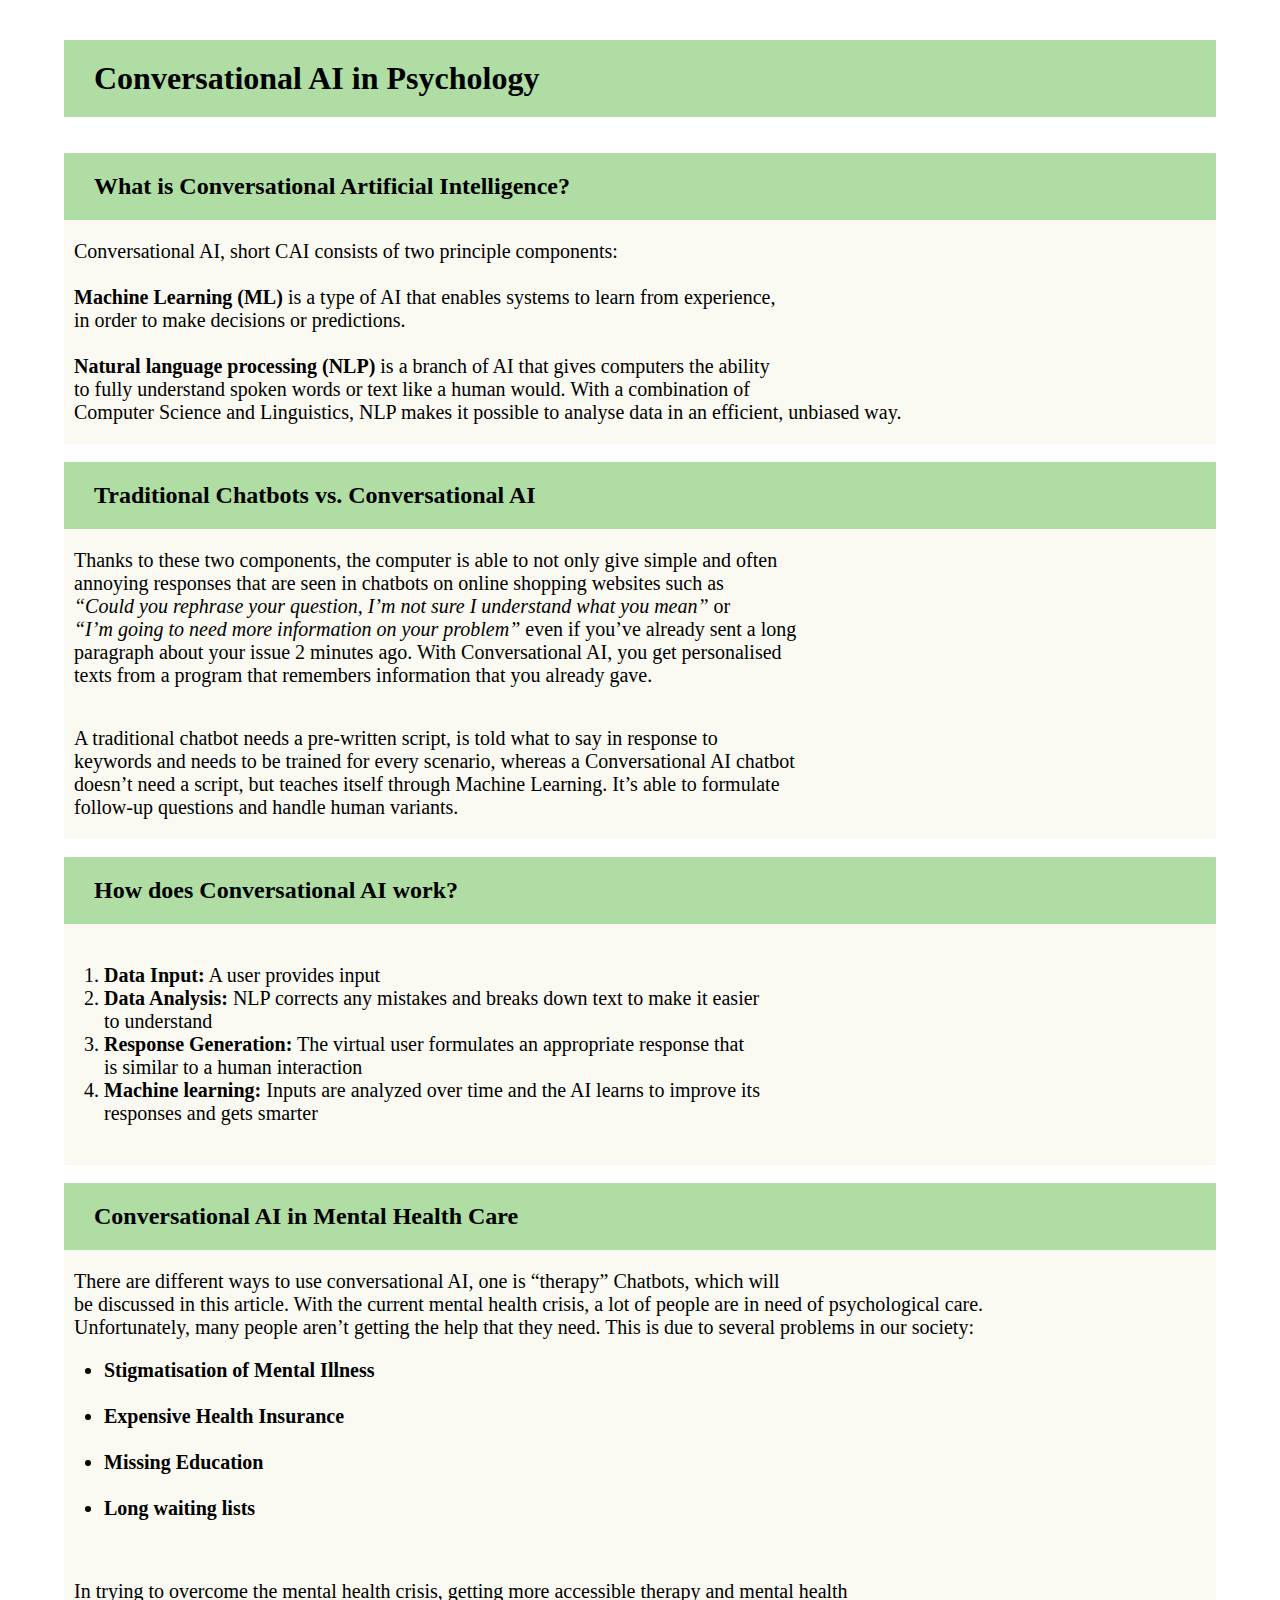
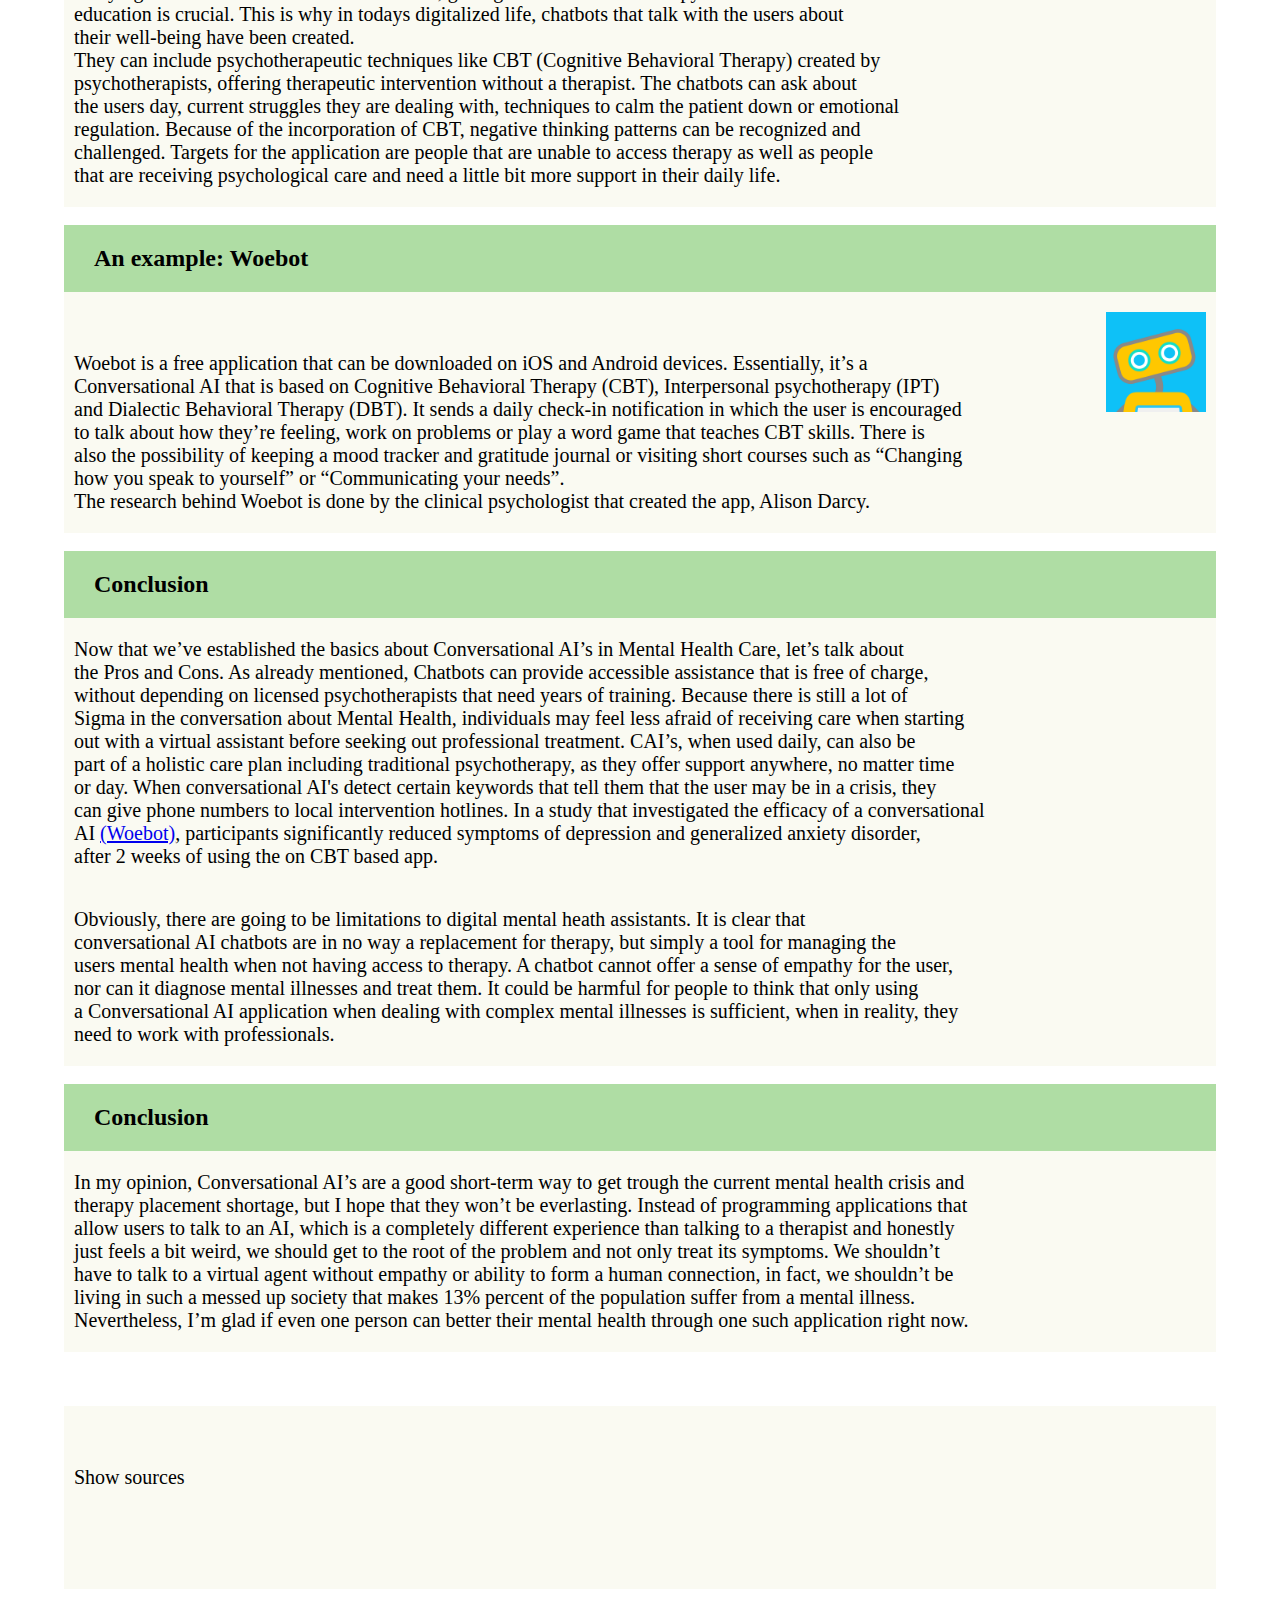
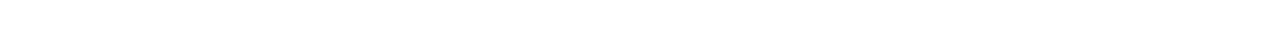
==== commit 46d8c8a7: "Merge 0c9d2b4459c9d3be04cd6b604be9718f5a0f9897 into 5155619c9e21a79081ec9893a7c6e0b2862fce0f" ====
--- a/index.html
+++ b/index.html
@@ -7,116 +7,188 @@
         <link href="style.css" rel="stylesheet">
     </head>
     <body>
-        <div id="progressbar"></div>
         <main class="container">
-            <h1>Künstliche Intelligenz in autonomen Fahrzeugen</h1>
+            <h1>Conversational AI in Psychology</h1>
+            <br>
+            <br>
     
-            <section>
+            
+                <h2>What is  Conversational Artificial Intelligence?</h2>
+                <section>
                 <p>
-                    In diesem Blog beschäftige ich mich mit autonomen Autos und ihrem KI System.
-                    Ich werde die Funktion, Herausforderungen in der Forschung sowie Vor- und Nachteile dieser neuen Technologie behandeln. 
-                    Am Ende werde ich eine Prognose der gesellschaftlichen Auswirkungen und meine Meinung darstellen.
+                    Conversational AI, short CAI consists of two principle components: <br>
+                    <br>
+                    <b>Machine Learning (ML)</b> is a type of AI that enables systems to learn from experience, <br>
+                    in order to make decisions or predictions. <br>
+                    
+                    <br>
+                    
+                    <b>Natural language processing (NLP)</b> is a branch of AI that gives computers the ability <br>
+                    to fully understand spoken words or text like a human would. With a combination of<br>
+                    Computer Science and Linguistics, NLP makes it possible to analyse data in an efficient, unbiased way.
+                </p>
+                </section>
+                <br>
+
+                <h2> Traditional Chatbots vs. Conversational AI </h2>
+
+                <section>
+                <p>
+                    Thanks to these two components, the computer is able to not only give simple and often<br>
+                    annoying responses that are seen in chatbots on online shopping websites such as <br>
+                    <i>“Could you rephrase your question, I’m not sure I understand what you mean”</i> or <br>
+                    <i>“I’m going to need more information on your problem”</i> even if you’ve already sent a long <br>
+                    paragraph about your issue 2 minutes ago. With Conversational AI, you get personalised <br>
+                    texts from a program that remembers information that you already gave.  
+                </p>
+
+                
+                <p> 
+                    A traditional chatbot needs a pre-written script, is told what to say in response to <br>
+                    keywords and needs to be trained for every scenario, whereas a Conversational AI chatbot <br>
+                    doesn’t need a script, but teaches itself through Machine Learning. It’s able to formulate <br>
+                    follow-up questions and handle human variants.
                 </p>
             </section>
+            <br>
 
+            <h2>How does Conversational AI work?</h2>
+            
             <section>
-                <h2>Autonome Autos </h2>
+
+                <p> 
+                    <ol>
+                        <li><b>Data Input:</b> A user provides input</li>
+                        <li><b>Data Analysis:</b> NLP corrects any mistakes and breaks down text to make it easier <br>
+                            to understand</li>
+                        <li><b>Response Generation:</b> The virtual user formulates an appropriate response that <br>
+                            is similar to a human interaction</li>
+                        <li><b>Machine learning:</b> Inputs are analyzed over time and the AI learns to improve its <br>
+                            responses and gets smarter</li>
+                    </ol>   
+
+                </p>
+
+            </section>
+            <br>
+           
+
+                <h2>Conversational AI in Mental Health Care</h2>
+
+                <section>
+
                 <p>
-                    Autonome Autos sind KI gesteuerte Autos, mit dem Ziel in Zukunft
-                    Autounfälle zu verhindern, indem menschliche Fehler umgangen werden. Um eine sichere Autofahrt zu gewährleisten, 
-                    muss das Auto imstande sein, auf unvorhersehbare Problemsituationen reagieren zu können. Das kann nur mit einem KI-System
-                    erreicht werden, da es viel zu viele mögliche Situationen gibt, um sie in ein normales Komputerprogramm zu
-                    implementieren. Die KI ist ein Computersystem, dass ein menschliches Denken imitieren soll und hat die 
-                    Eigenschaft, bei neuen Problemen selbstständdig eine Lösung finden zu können. Dies ist unverzichtbar für ein computergesteuertes
-                    Auto, da es im Verkehr täglich neuen und unvorhersehbaren Umstäden ausgesetzt wird. 
+                    There are different ways to use conversational AI, one is “therapy” Chatbots, which will <br>
+                    be discussed in this article. 
+                    With the current mental health crisis, a lot of people are in need of psychological care. <br>
+                    Unfortunately, many people aren’t getting the help that they need. This is due to several problems in our society:
+                    <br>
+                    <ul>
+
+                    <li><b>Stigmatisation of Mental Illness</b></li>
+                    <br>
+                    <li><b>Expensive Health Insurance</b></li>
+                    <br>
+                    <li><b>Missing Education</b></li>
+                    <br>
+                    <li><b>Long waiting lists</b></li>
+                    </ul>
+                
+                </p>
+                <p>
+                    In trying to overcome the mental health crisis, getting more accessible therapy and mental health <br>
+                    education is crucial. This is why in todays digitalized life, chatbots that talk with the users about <br>
+                    their well-being have been created. 
+                    <br>
+                    They can include psychotherapeutic techniques like CBT (Cognitive Behavioral Therapy) created by <br>
+                    psychotherapists, offering therapeutic intervention without a therapist. The chatbots can ask about <br>
+                    the users day, current struggles they are dealing with, techniques to calm the patient down or emotional <br>
+                    regulation. Because of the incorporation of CBT, negative thinking patterns can be recognized and <br>
+                    challenged. Targets for the application are people that are unable to access therapy as well as people <br>
+                    that are receiving psychological care and need a little bit more support in their daily life.
+                </p>
+                </section>
+                <br>
+                <h2>An example: Woebot</h2>
+                <section>
+                    <p><img src="woebot.png" alt="Woebot" style="float:right;width:100px;height:100px;"> </p>
+                <p> 
+                    Woebot is a free application that can be downloaded on iOS and Android devices. Essentially, it’s a <br>
+
+                    Conversational AI that is based on Cognitive Behavioral Therapy (CBT), Interpersonal psychotherapy (IPT) <br>
+                    and Dialectic Behavioral Therapy (DBT). It sends a daily check-in notification in which the user is encouraged <br>
+                    to talk about how they’re feeling, work on problems or play a word game that teaches CBT skills. There is <br>
+                    also the possibility of keeping a mood tracker and gratitude journal or visiting short courses such as “Changing <br>
+                    how you speak to yourself” or “Communicating your needs”. <br>
+
+                    The research behind Woebot is done by the clinical psychologist that created the app, Alison Darcy.</p>
+                    
+                
+                </section>
+                <br>
+
+                <h2>Conclusion</h2>
+                <section>
+                <p>
+                    Now that we’ve established the basics about Conversational AI’s in Mental Health Care, let’s talk about <br>
+                    the Pros and Cons. As already mentioned, Chatbots can provide accessible assistance that is free of charge, <br>
+                    without depending on licensed psychotherapists that need years of training. Because there is still a lot of <br>
+                    Sigma in the conversation about Mental Health, individuals may feel less afraid of receiving care when starting  <br>
+                    out with a virtual assistant before seeking out professional treatment. CAI’s, when used daily, can also be <br>
+                    part of a holistic care plan including traditional psychotherapy, as they offer support anywhere, no matter time <br>
+                    or day. When conversational AI's detect certain keywords that tell them that the user may be in a crisis, they <br>
+                    can give phone numbers to local intervention hotlines. In a study that investigated the efficacy of a conversational <br>
+                    AI <a href=https://woebothealth.com>(Woebot)</a>, participants significantly reduced symptoms of depression and generalized anxiety disorder, <br>
+                    after 2 weeks of using the on CBT based app.     
+                </p>
+                <p>                    
+                    Obviously, there are going to be limitations to digital mental heath assistants.  It is clear that <br>
+                    conversational AI chatbots are in no way a replacement for therapy, but simply a  tool for managing the <br>
+                    users mental health when not having access to therapy. A chatbot cannot offer a sense of empathy for the user, <br>
+                    nor can it diagnose mental illnesses and treat them. It could be harmful for people to think that only using <br>
+                    a Conversational AI application when dealing with complex mental illnesses is sufficient, when in reality, they <br>
+                    need to work with professionals. 
                 </p>
             </section>
+            <br>
+            <h2>Conclusion</h2>
+            <section>
+                <p>In my opinion, Conversational AI’s are a good short-term way to get trough the current mental health crisis and <br>
+                    therapy placement shortage, but I hope that they won’t be everlasting. Instead of programming applications that <br>
+                    allow users to talk to an AI, which is a completely different experience than talking to a therapist and honestly <br>
+                    just feels a bit weird, we should get to the root of the problem and not only treat its symptoms. We shouldn’t <br>
+                    have to talk to a virtual agent without empathy or ability to form a human connection, in fact, we shouldn’t be <br>
+                    living in such a messed up society that makes 13% percent of the population suffer from a mental illness. <br>
+                    Nevertheless, I’m glad if even one person can better their mental health through one such application right now.</p>
+            </section>
+            
+            
+            <br>
+            <br>
+            <br>
+            
+                
+                <section>
+                <p>
+                <div class = "toggle">
+                    <section>
+                        <p>
+                         Show sources
+                        <ul>
+                            <li><a href= https://woebothealth.com> Woebot</a> </li>
+                            <li><a href= https://mental.jmir.org/2017/2/e19>Study: Delivering Cognitive Behavior Therapy to Young Adults With Symptoms of Depression and Anxiety<br>
+                                 Using a Fully Automated Conversational Agent (Woebot): A Randomized Controlled Trial </a></li>
+                            <li><a href=https://chatbotsmagazine.com/woebot-your-ai-cognitive-behavioral-therapist-an-interview-with-alison-darcy-b69ac238af45>Interview with Alison Darcy</a></li>
+                            <li><a href=https://www.ada.cx/conversational-ai>Conversational AI</a></li>
+                            <li><a href=https://voicetechpodcast.com/articles/development/psychology-social/conversational-ai-opening-new-horizons-for-virtual-mental-aid> Conversational AI in Mental Health Care</a></li>
+                            <li><a href=https://www.singlecare.com/blog/news/mental-health-statistics>Mental Health Statistics</a></li>
 
-            <section>
-                <h2>Funktion</h2>
-                <p>
-                    Ein autonomes Auto ist mit mehreren Systemen ausgestattet um sich zu orientieren, seine Umgebung aufzunehmen und
-                    um zu kommunizieren. Dafür besitzt es mehrere Kammeras, welche die Umgebung aufnehmen und Abstände zu anderen Objekten 
-                    feststellen können. Dies wird durch ein Radarsystem untestützt. Es gibt auch Konzerne, die mit Lidar Sensoren arbeiten. 
-                    Das sind Laser, die ein Bild der Umgebung generieren. Für die Orientierung besitzt das Auto ein GPS System, und um zu prüfen ob das
-                    Auto richtig fährt oder ob es Störungen in der Richtung gibt, ist es mit Beschleunigungssensoren ausgestattet. All diese
-                    Elemente sind mit einem internen Computer verbunden, in dem eine künstliche Intelligenz die aufgenommenen Daten verarbeitet
-                    und Entscheidungen trifft. Durch diese Entscheidungen wird dann das Auto gesteuert.
-
+                        </ul>
+                        </p>    
+                    </section>
+                </div>
                 </p>
             </section>
-
-            <section>
-                <h2>Deeplearning</h2>
-                <p>
-                    Um die KI funktionsfähig zu programmieren, muss man sie trainieren. Bei den autonomen Autos wird das meistens
-                    mit Deeplearning erreicht. Deeplearning ist eine Art und Weise eine KI zu trainieren, in der man sie mehreren Situationen
-                    aussetzt, in welchen die KI selbst ihre Entscheidung überprüft. Deeplearning erstellt künstliche neuronale Netze und 
-                    simmuliert somit die Funktionsweise eines Gehirns. Ein Autonomes Auto könnte somit zum Beispiel einen Reifen auf der
-                    Fahrbahn aus seinem Training erkennen und aus seiner Erfahrung wissen, dass es bremsen oder diesen Gegenstand umfahren muss.
-                </p>
-            </section>
-
-            <section>
-                <h2> Momentane Hindernisse</h2>
-                <p>
-                    Es wird momentan viel an autonomen Autos geforscht, da die Wissenschaft stark von der Autoindustrie in diesem Gebiet
-                    unterstützt wird. Doch bevor die autonomen Autos legal zugelassen werden, müssen einige technische Probleme gelöst 
-                    werden. Nämlich hat ein autonomes Auto immer noch Schwierigkeiten mit beschädigten Strassenschildern und interpretiert 
-                    sie falsch, anstatt zu bemerken, dass es ein beschädigtes Strassenschild ist. Im Schnee ist es auch nicht funktionsfähig,
-                    da die Sensoren gestört werden. Eine KI ist ebenso schlecht für moralische Probleme programmierbar. So ist sie nicht imstande, 
-                    eine vertretbare Entscheidung zu fällen, wenn es um das Abwägen von Menschenleben geht. Sie kann nicht auf alle Bedingungen geschult 
-                    werden. Das ist ein grosses Problem, denn bei unterschiedlichem Wetter, Umgebungen und Strassenzuständen variieren die richtigen
-                    Handlungen. Komplexe Manöver ist die KI auch noch nicht imstande auszuführen.
-                </p>
-            </section>
-
-            <section>
-                <h2> Ausblick und Prognose</h2>
-                <p>
-                    Mit autonomen Autos wird der Verkehr noch mehr automatisiert und unsere menschliche Einflüsse werden vermindert. Es wird wahrscheinlich
-                    eine grosse Herausforderung für die Anbieter in der Gesellschaft, Vertrauen in eine KI zu erlangen. Viele Menschen beziehen jetzt schon eine negative Stellung zu
-                    einem KI gesteuertem Auto, da man in diesem Fall einer relativ neuen Technologie sein Leben anvertrauen muss und ich vermute, diese Autorevolution wird
-                    nicht überall gut aufgenommen werden. Aus eigener Erfahrung weiss ich auch, dass es viele Menschen gibt, die sehr gerne selbst fahren. Gäbe es jedoch jemals ein
-                    funktionsfähiges autonomes Auto, könnten sicher viele Unfälle vermieden werden und der Individualverkehr wäre ein sicherer Ort. Es wird noch eine
-                    Weile dauern, bis die autonomen Autos auf den Markt kommen und vielleicht wird sich die Gesellschaft bis dann darauf vorbereitet haben. <br>
-                    <br>
-                    Ich persönlich sehe noch weitere Probleme mit autonomen Autos. Abgesehen davon, dass ich sowieso gegen einen ausgeprägten, motoriesierten
-                    Individualverkehr bin, da ich mich konsequent gegen das Verbrennen von Fossilen Brennstoffen stelle (die Elektroauto Variante ist momentan auch noch nicht 
-                    klimaneutral, aufgrund der Batterien und teilweise der Energiegewinnung), bin auch dagegen, dass Grosskonzerne noch mehr Daten von mir
-                    sammeln können und durch mich noch mehr Vermögen generieren. Gäbe es irgendwann eine klimaneutrale, nicht umweltzerstörende Variante, die non-profit wäre,
-                    würde ich es in Betracht ziehen, mir ein Auto zuzulegen. Ich denke, es wäre eine bessere Lösung, den öffentlichen Verkehr besser auszuarbeiten und ihn attraktiver
-                    für die Gesellschaft zu gestalten.
-                </p>
-            </section>
-
-            <section>
-                <h2>Quellen</h2>
-                <ul>
-                    <li><a href="https://zukuenfte-ki.de/wp-content/uploads/2019/05/cropped-background_img.png">https://zukuenfte-ki.de/wp-content/uploads/2019/05/cropped-background_img.png</a></li>
-                    <li><a href="https://www.tagblatt.ch/leben/technologie-entwickler-von-autonomen-fahrzeugen-kaempfen-mit-rueckschlaegen-wann-wird-der-mensch-das-steuer-abgeben-ld.2223499">https://www.tagblatt.ch/leben/technologie-entwickler-von-autonomen-fahrzeugen-kaempfen-mit-rueckschlaegen-wann-wird-der-mensch-das-steuer-abgeben-ld.2223499</a></li>
-                    <li><a href="https://www.quarks.de/technik/mobilitaet/autonomes-fahren-was-sind-die-technischen-herausforderungen/">https://www.quarks.de/technik/mobilitaet/autonomes-fahren-was-sind-die-technischen-herausforderungen/</a></li>
-                    <li><a href="https://www.adac.de/rund-ums-fahrzeug/ausstattung-technik-zubehoer/autonomes-fahren/grundlagen/auto-automatisiert-funktion/">https://www.adac.de/rund-ums-fahrzeug/ausstattung-technik-zubehoer/autonomes-fahren/grundlagen/auto-automatisiert-funktion/</a></li>
-                    <li><a href="https://www.toyota.de/entdecke-toyota/ratgeber/selbstfahrende-autos">https://www.toyota.de/entdecke-toyota/ratgeber/selbstfahrende-autos</a></li>
-                    <li><a href="https://www.bsi.bund.de/DE/Themen/Verbraucherinnen-und-Verbraucher/Informationen-und-Empfehlungen/Wie-geht-Internet/KI-Autonomes-Fahren/ki-autonomes-fahren.html">https://www.bsi.bund.de/DE/Themen/Verbraucherinnen-und-Verbraucher/Informationen-und-Empfehlungen/Wie-geht-Internet/KI-Autonomes-Fahren/ki-autonomes-fahren.html</a></li>
-                    <li><a href="https://datasolut.com/was-ist-deep-learning/">https://datasolut.com/was-ist-deep-learning/</a></li>
-                    <li><a href="https://www.bosch.com/de/stories/thought-leader-jensen-huang/">https://www.bosch.com/de/stories/thought-leader-jensen-huang/</a></li>
-                    <li><a href="https://www.fleetback.com/w/de/all-news/autonomes-fahren-entwickeln-kunstlicher-intelligenz-deep-learning/">https://www.fleetback.com/w/de/all-news/autonomes-fahren-entwickeln-kunstlicher-intelligenz-deep-learning/</a></li>
-                </ul>
-            </section>
-        
         </main>
-        <script src="https://code.jquery.com/jquery-3.4.1.js"></script>
-
-        <script type="text/javascript">
-            $(window).scroll(function(){
-                var scroll= $(window).scrollTop(),
-                dh = $(document).height(),
-                wh = $(window).height();
-                scrollPercent = (scroll / (dh-wh)) * 100;
-                $('#progressbar').css('height', scrollPercent + '%');
-            })
-
-        </script>
     </body>
 </html>
--- a/style.css
+++ b/style.css
@@ -5,34 +5,20 @@
 body {
     margin: 0;
     padding: 0;
-    background-image: url("https://zukuenfte-ki.de/wp-content/uploads/2019/05/cropped-background_img.png");
+
+    background-image: url("background.jpg");
+    
 }
+p {
+    background-color: rgb(250, 250, 242);
 
-   
-    h1{
-    border-style: double;
-    border-color: rgb(109, 243, 241);
-    border-radius: 5px;
-    border-width: 25px;
-    padding: 10px;
-    color: rgb(109, 243, 241);
-    font-family:'Calibri';
-    background-color: black;
-    margin-left: 5%;
-    margin-right: 5%;
-    } 
-
-    h2 {
-    border-top-style: solid;
-    border-color: rgb(109, 243, 241);
-    border-radius: 15%;
-    border-width: 20px;
-    color: rgb(109, 243, 241);
-    background-color: black;
-    width: 30%;
-    padding: 10px;
-    font-family:'Calibri';
-    }
+}
+h1, h2 {
+    background: #afdda4;
+    padding: 20px 30px;
+    margin: 0;
+    border: radius 3px;
+}
 
 .container {
     padding: 40px 5%;
@@ -40,28 +26,14 @@
 
 section {
     margin: 0;
+    font-size: 20px;
 }
 
 section > p {
-    background-color:rgb(109, 243, 241);
-    border-left-style: double;
-    border-width: 20px;
-    border-color: black;
-    color: black;
-    font-size: larger;
+    background-color: rgb(250, 250, 242);
     padding: 20px 10px;
     margin: 0;
     text-align: justify;
-    font-family:'Calibri';
-    margin-left: 10%;
-    margin-right: 10%;
-}
-ul {
-    background-color:rgb(109, 243, 241);
-    border-left-style: double;
-    border-right-style: double;
-    border-width: 20px;
-    border-color: black;
 }
 
 .reference {
@@ -74,18 +46,36 @@
     padding-left: 50px;
     padding-right: 10px;
     border-left: 5px solid darkgrey;
-    background-color: white;
+    background-color: rgb(250, 250, 242);
     text-align: justify;
 }
-::-webkit-scrollbar {
-    width: 0;
+
+ul, ol {
+    background-color: rgb(250, 250, 242);
+    margin-top:0;
+    margin-bottom:0;
+
 }
-#progressbar {
-    position: fixed;
-    top: 0;
-    right: width;
-    width: 30px;
-    height: 100%;
-    border-radius: 10px;
-    background: linear-gradient(to top, rgb(109, 243, 241), rgb(109, 243, 241), rgb(0, 0, 0))
+
+ul li {
+    background-color: rgb(250, 250, 242);
+    margin-top:0;
+    margin-bottom:0;
+
+}
+
+ol li {
+    background-color: rgb(250, 250, 242);
+    margin-top:0;
+    margin-bottom:0;
+
+
+
+}
+.toggle:hover ul {
+    display: block;
+}
+
+.toggle ul {
+    display: none;
 }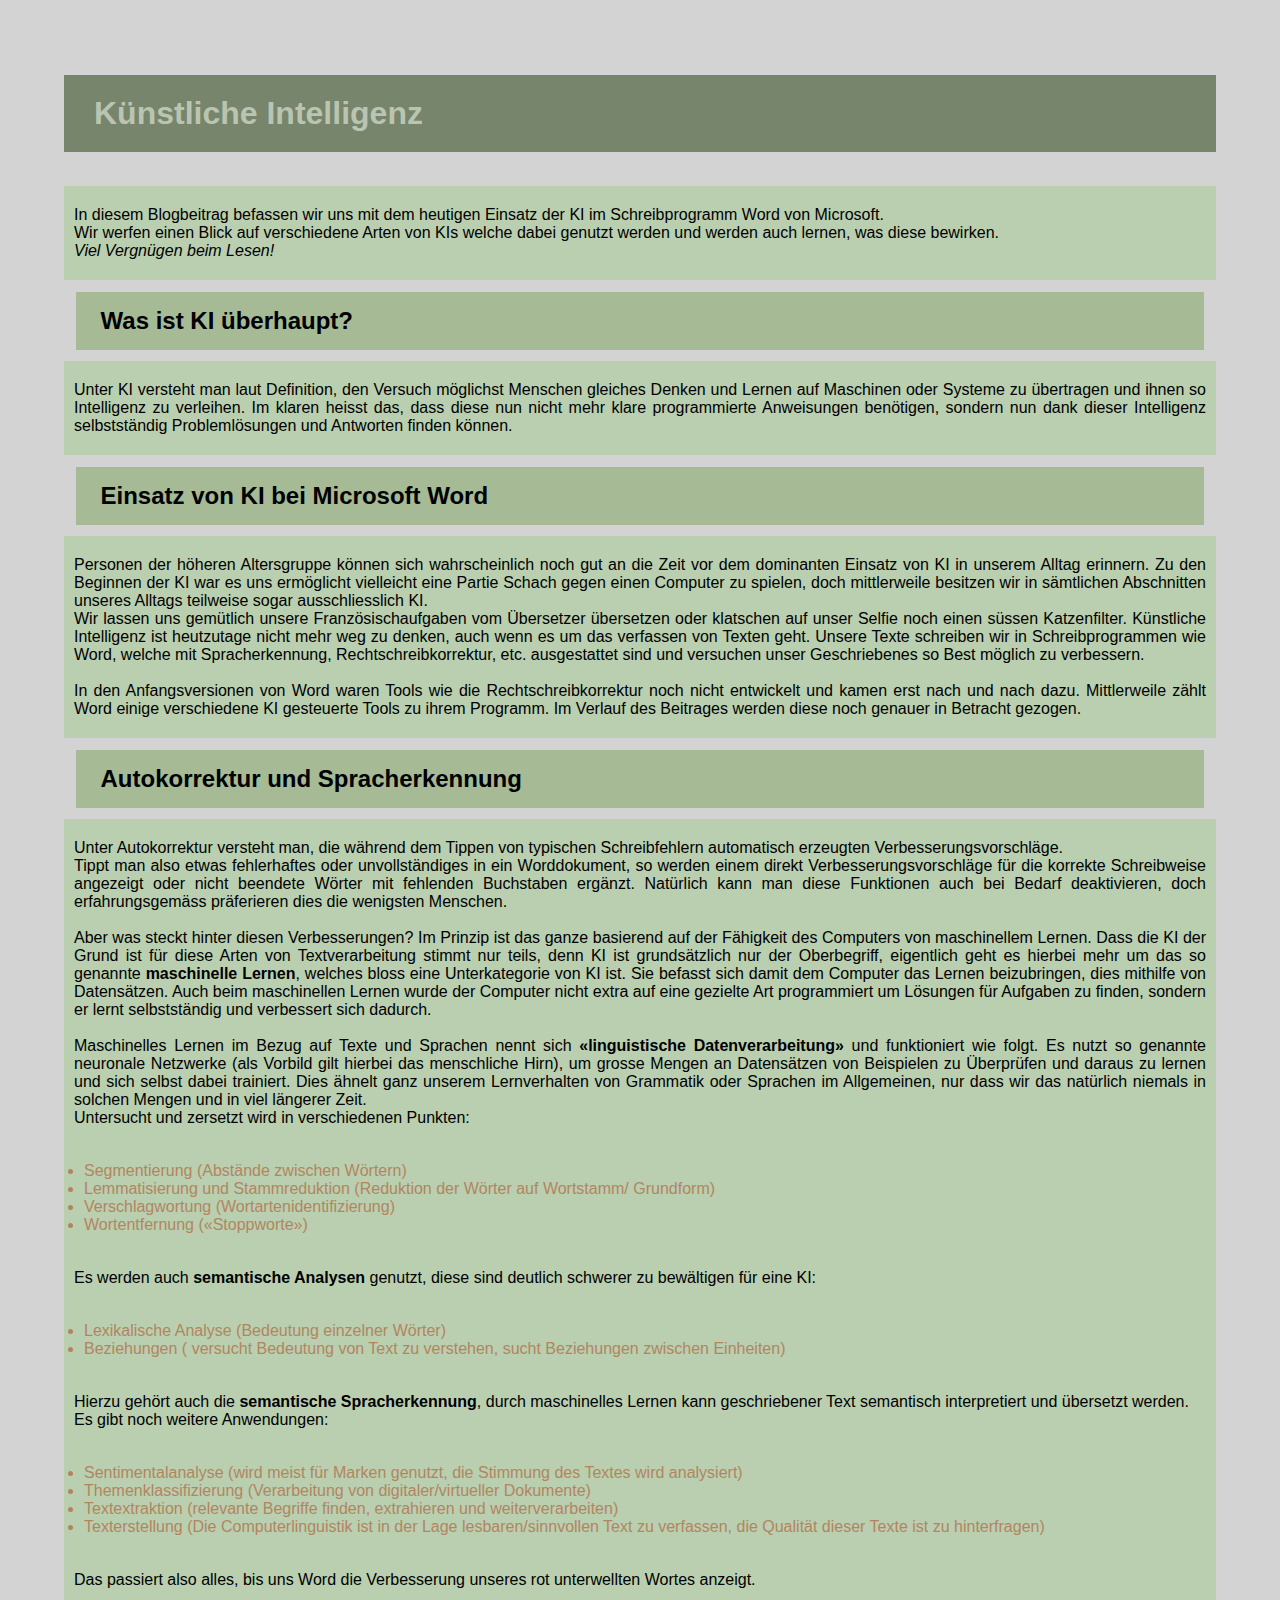
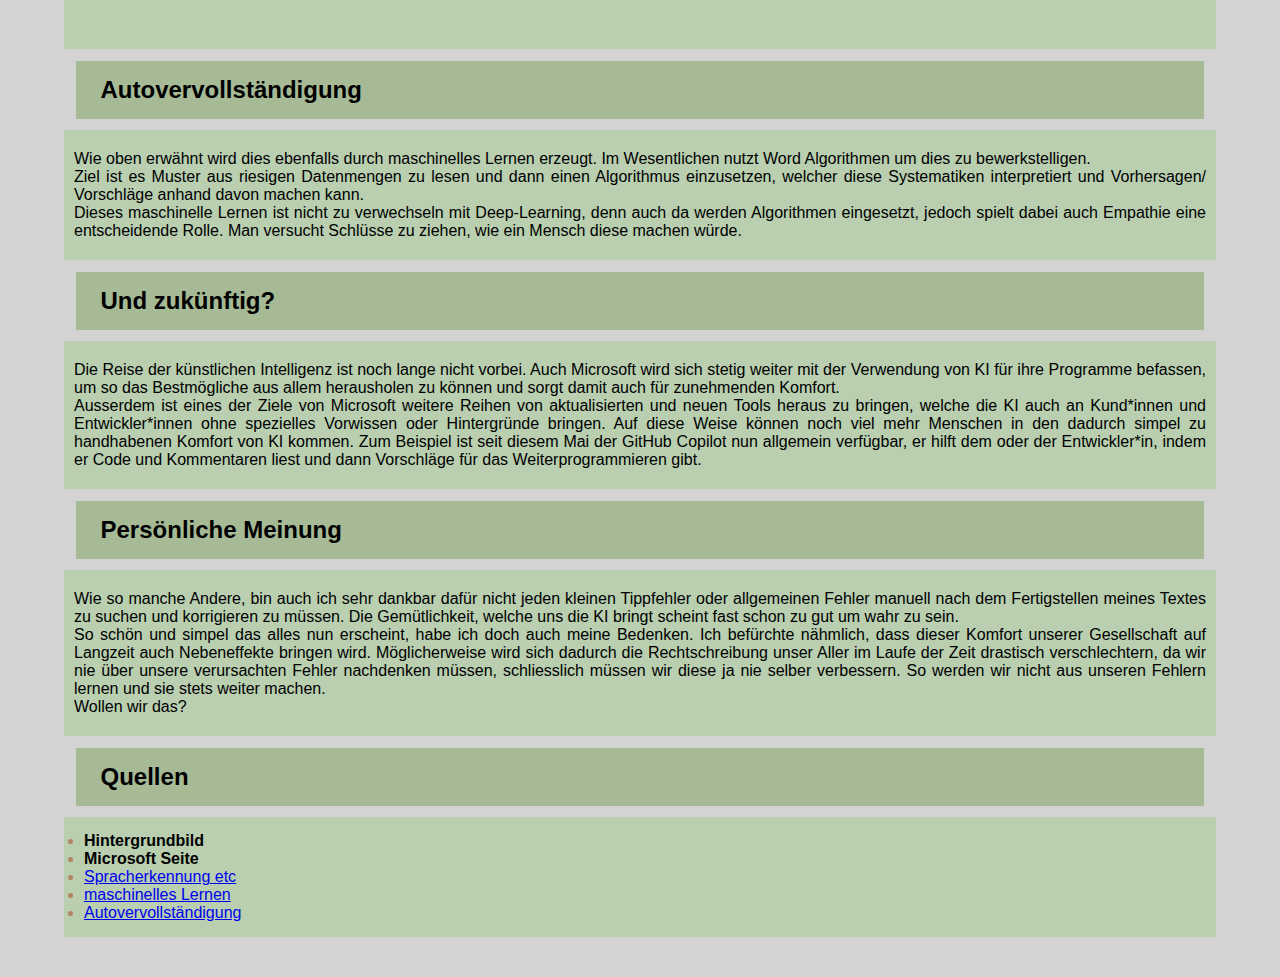
==== commit 407d2cf6: "Merge 5e5e931e761784249de1765b0f1f8187e1856ee8 into 5155619c9e21a79081ec9893a7c6e0b2862fce0f" ====
--- a/index.html
+++ b/index.html
@@ -1,193 +1,137 @@
 <!DOCTYPE html>
 <html lang="en">
     <head>
-        <title>KI Blog</title>
+        <title>KI Blog Lara</title>
         <meta charset="UTF-8">
         <meta name="viewport" content="width=device-width, initial-scale=1">
         <link href="style.css" rel="stylesheet">
     </head>
     <body>
         <main class="container">
-            <h1>Conversational AI in Psychology</h1>
-            <br>
-            <br>
-    
-            
-                <h2>What is  Conversational Artificial Intelligence?</h2>
-                <section>
+            <h1><k>Künstliche Intelligenz</k></h1>
+
+            <section>
                 <p>
-                    Conversational AI, short CAI consists of two principle components: <br>
-                    <br>
-                    <b>Machine Learning (ML)</b> is a type of AI that enables systems to learn from experience, <br>
-                    in order to make decisions or predictions. <br>
-                    
-                    <br>
-                    
-                    <b>Natural language processing (NLP)</b> is a branch of AI that gives computers the ability <br>
-                    to fully understand spoken words or text like a human would. With a combination of<br>
-                    Computer Science and Linguistics, NLP makes it possible to analyse data in an efficient, unbiased way.
-                </p>
-                </section>
-                <br>
-
-                <h2> Traditional Chatbots vs. Conversational AI </h2>
-
-                <section>
-                <p>
-                    Thanks to these two components, the computer is able to not only give simple and often<br>
-                    annoying responses that are seen in chatbots on online shopping websites such as <br>
-                    <i>“Could you rephrase your question, I’m not sure I understand what you mean”</i> or <br>
-                    <i>“I’m going to need more information on your problem”</i> even if you’ve already sent a long <br>
-                    paragraph about your issue 2 minutes ago. With Conversational AI, you get personalised <br>
-                    texts from a program that remembers information that you already gave.  
-                </p>
-
-                
-                <p> 
-                    A traditional chatbot needs a pre-written script, is told what to say in response to <br>
-                    keywords and needs to be trained for every scenario, whereas a Conversational AI chatbot <br>
-                    doesn’t need a script, but teaches itself through Machine Learning. It’s able to formulate <br>
-                    follow-up questions and handle human variants.
+                    In diesem Blogbeitrag befassen wir uns mit dem heutigen Einsatz der KI im Schreibprogramm Word von Microsoft.<br>
+                     Wir werfen einen Blick auf verschiedene Arten von KIs welche dabei genutzt werden und werden auch lernen, was diese bewirken.<br>  
+                     <i>Viel Vergnügen beim Lesen!</i>
                 </p>
             </section>
-            <br>
+    
+            <section>
+                <h2>Was ist KI überhaupt?</h2>
+                <p>
+                    Unter KI versteht man laut Definition, den Versuch möglichst Menschen gleiches Denken 
+                    und Lernen auf Maschinen oder Systeme zu übertragen und ihnen so Intelligenz zu verleihen. 
+                    Im klaren heisst das, dass diese nun nicht mehr klare programmierte Anweisungen benötigen, 
+                    sondern nun dank dieser Intelligenz selbstständig Problemlösungen und Antworten finden können.
+                </p>
+            </section>
 
-            <h2>How does Conversational AI work?</h2>
-            
             <section>
-
-                <p> 
-                    <ol>
-                        <li><b>Data Input:</b> A user provides input</li>
-                        <li><b>Data Analysis:</b> NLP corrects any mistakes and breaks down text to make it easier <br>
-                            to understand</li>
-                        <li><b>Response Generation:</b> The virtual user formulates an appropriate response that <br>
-                            is similar to a human interaction</li>
-                        <li><b>Machine learning:</b> Inputs are analyzed over time and the AI learns to improve its <br>
-                            responses and gets smarter</li>
-                    </ol>   
+                <h2>Einsatz von KI bei Microsoft Word</h2>
+                <p>
+                    Personen der höheren Altersgruppe können sich wahrscheinlich noch gut an die Zeit vor dem dominanten Einsatz von KI in unserem Alltag erinnern.
+                     Zu den Beginnen der KI war es uns ermöglicht vielleicht eine Partie Schach gegen einen Computer zu spielen, 
+                     doch mittlerweile besitzen wir in sämtlichen Abschnitten unseres Alltags teilweise sogar ausschliesslich KI.
+                     <br> 
+                     Wir lassen uns gemütlich unsere Französischaufgaben vom Übersetzer übersetzen oder klatschen auf unser Selfie noch einen süssen Katzenfilter. 
+                     Künstliche Intelligenz ist heutzutage nicht mehr weg zu denken, auch wenn es um das verfassen von Texten geht. Unsere Texte schreiben wir in Schreibprogrammen wie Word, 
+                     welche mit Spracherkennung, Rechtschreibkorrektur, etc. ausgestattet sind und versuchen unser Geschriebenes so Best möglich zu verbessern.
+                <br>
+                <br>
+                    In den Anfangsversionen von Word waren Tools wie die Rechtschreibkorrektur noch nicht entwickelt und kamen erst nach und nach dazu.
+                     Mittlerweile zählt Word einige verschiedene KI gesteuerte Tools zu ihrem Programm. 
+                     Im Verlauf des Beitrages werden diese noch genauer in Betracht gezogen.
+                </p> 
+            </section>
+            <section>
+                <h2>Autokorrektur und Spracherkennung</h2>
+                <p>
+                    Unter Autokorrektur versteht man, die während dem Tippen von typischen Schreibfehlern automatisch erzeugten Verbesserungsvorschläge. <br>
+                    Tippt man also etwas fehlerhaftes oder unvollständiges in ein Worddokument, so werden einem direkt Verbesserungsvorschläge für die korrekte Schreibweise angezeigt oder 
+                    nicht beendete Wörter mit fehlenden Buchstaben ergänzt. Natürlich kann man diese Funktionen auch bei Bedarf deaktivieren, doch erfahrungsgemäss präferieren  dies die wenigsten Menschen.
+                    <br>
+                    <br>
+                    Aber was steckt hinter diesen Verbesserungen? Im Prinzip ist das ganze basierend auf der Fähigkeit des Computers von maschinellem Lernen.
+                     Dass die KI der Grund ist für diese Arten von Textverarbeitung stimmt nur teils, denn KI ist grundsätzlich nur der Oberbegriff, eigentlich geht es hierbei mehr um das so genannte <b>maschinelle Lernen</b>, welches bloss eine Unterkategorie von KI ist.
+                      Sie befasst sich damit dem Computer das Lernen beizubringen, dies mithilfe von Datensätzen. Auch beim maschinellen Lernen wurde der Computer nicht extra auf eine gezielte Art programmiert um Lösungen für Aufgaben zu finden, sondern er lernt selbstständig und verbessert sich dadurch.
+                    <br>
+                    <br>
+                    Maschinelles Lernen im Bezug auf Texte und Sprachen nennt sich <b>«linguistische Datenverarbeitung»</b> und funktioniert wie folgt. Es nutzt so genannte neuronale Netzwerke (als Vorbild gilt hierbei das menschliche Hirn),
+                     um grosse Mengen an Datensätzen von Beispielen zu Überprüfen und daraus zu lernen und sich selbst dabei trainiert. Dies ähnelt ganz unserem Lernverhalten von Grammatik oder Sprachen im Allgemeinen, nur dass wir das natürlich niemals in solchen Mengen und in viel längerer Zeit.
+                     <br>
+                    Untersucht und zersetzt wird in verschiedenen Punkten:
+                     <ul> 
+                         <li>Segmentierung (Abstände zwischen Wörtern)</li>
+                         <li>Lemmatisierung und Stammreduktion (Reduktion der Wörter auf Wortstamm/ Grundform)</li>
+                         <li>Verschlagwortung (Wortartenidentifizierung)</li>
+                         <li>Wortentfernung («Stoppworte»)</li>
+                     </ul>
+                    <p>
+                     Es werden auch <b>semantische Analysen</b> genutzt, diese sind deutlich schwerer zu bewältigen für eine KI:
+                    </p>
+                     <ul>
+                         <li>Lexikalische Analyse (Bedeutung einzelner Wörter)</li>
+                         <li>Beziehungen ( versucht Bedeutung von Text zu verstehen, sucht Beziehungen zwischen Einheiten)</li>
+                     </ul>
+                     <p>
+                     Hierzu gehört auch die <b>semantische Spracherkennung</b>, durch maschinelles Lernen kann geschriebener Text semantisch interpretiert und übersetzt werden.
+                     <br>
+                     Es gibt noch weitere Anwendungen:
+                     </p>
+                     <ul>
+                         <li>Sentimentalanalyse (wird meist für Marken genutzt, die Stimmung des Textes wird analysiert)</li>
+                         <li>Themenklassifizierung (Verarbeitung von digitaler/virtueller Dokumente)</li>
+                         <li>Textextraktion (relevante Begriffe finden, extrahieren und weiterverarbeiten)</li>
+                         <li>Texterstellung (Die Computerlinguistik ist in der Lage lesbaren/sinnvollen Text zu verfassen, die Qualität dieser Texte ist zu hinterfragen)</li>
+                     </ul> 
+                     <p>
+                     Das passiert also alles, bis uns Word die Verbesserung unseres rot unterwellten Wortes anzeigt.
+                     </p>
+                </p>
+            </section>
+            <section>
+                <h2>Autovervollständigung</h2>
+                <p>
+                    Wie oben erwähnt wird dies ebenfalls durch maschinelles Lernen erzeugt. Im Wesentlichen nutzt Word Algorithmen um dies zu bewerkstelligen. <br>
+                    Ziel ist es Muster aus riesigen Datenmengen zu lesen und dann einen Algorithmus einzusetzen, welcher diese Systematiken interpretiert und Vorhersagen/ Vorschläge anhand davon machen kann.<br>  
+                    Dieses maschinelle Lernen ist nicht zu verwechseln mit Deep-Learning, denn auch da werden Algorithmen eingesetzt, jedoch spielt dabei auch Empathie eine entscheidende Rolle. Man versucht Schlüsse zu ziehen, wie ein Mensch diese machen würde.
 
                 </p>
-
             </section>
-            <br>
-           
-
-                <h2>Conversational AI in Mental Health Care</h2>
-
-                <section>
-
+            <section>
+                <h2>Und zukünftig?</h2>
                 <p>
-                    There are different ways to use conversational AI, one is “therapy” Chatbots, which will <br>
-                    be discussed in this article. 
-                    With the current mental health crisis, a lot of people are in need of psychological care. <br>
-                    Unfortunately, many people aren’t getting the help that they need. This is due to several problems in our society:
+                    Die Reise der künstlichen Intelligenz ist noch lange nicht vorbei. Auch Microsoft wird sich stetig weiter mit der Verwendung von KI für ihre Programme befassen, 
+                    um so das Bestmögliche aus allem herausholen zu können und sorgt damit auch für zunehmenden Komfort. 
                     <br>
-                    <ul>
-
-                    <li><b>Stigmatisation of Mental Illness</b></li>
-                    <br>
-                    <li><b>Expensive Health Insurance</b></li>
-                    <br>
-                    <li><b>Missing Education</b></li>
-                    <br>
-                    <li><b>Long waiting lists</b></li>
-                    </ul>
-                
-                </p>
-                <p>
-                    In trying to overcome the mental health crisis, getting more accessible therapy and mental health <br>
-                    education is crucial. This is why in todays digitalized life, chatbots that talk with the users about <br>
-                    their well-being have been created. 
-                    <br>
-                    They can include psychotherapeutic techniques like CBT (Cognitive Behavioral Therapy) created by <br>
-                    psychotherapists, offering therapeutic intervention without a therapist. The chatbots can ask about <br>
-                    the users day, current struggles they are dealing with, techniques to calm the patient down or emotional <br>
-                    regulation. Because of the incorporation of CBT, negative thinking patterns can be recognized and <br>
-                    challenged. Targets for the application are people that are unable to access therapy as well as people <br>
-                    that are receiving psychological care and need a little bit more support in their daily life.
-                </p>
-                </section>
-                <br>
-                <h2>An example: Woebot</h2>
-                <section>
-                    <p><img src="woebot.png" alt="Woebot" style="float:right;width:100px;height:100px;"> </p>
-                <p> 
-                    Woebot is a free application that can be downloaded on iOS and Android devices. Essentially, it’s a <br>
-
-                    Conversational AI that is based on Cognitive Behavioral Therapy (CBT), Interpersonal psychotherapy (IPT) <br>
-                    and Dialectic Behavioral Therapy (DBT). It sends a daily check-in notification in which the user is encouraged <br>
-                    to talk about how they’re feeling, work on problems or play a word game that teaches CBT skills. There is <br>
-                    also the possibility of keeping a mood tracker and gratitude journal or visiting short courses such as “Changing <br>
-                    how you speak to yourself” or “Communicating your needs”. <br>
-
-                    The research behind Woebot is done by the clinical psychologist that created the app, Alison Darcy.</p>
+                    Ausserdem ist eines der Ziele von Microsoft weitere Reihen von aktualisierten und neuen Tools heraus zu bringen,
+                     welche die KI auch an Kund*innen und Entwickler*innen ohne spezielles Vorwissen oder Hintergründe bringen. Auf diese Weise können noch viel mehr Menschen in den dadurch simpel zu handhabenen Komfort von KI kommen.
+                    Zum Beispiel ist seit diesem Mai der GitHub Copilot nun allgemein verfügbar, er hilft dem oder der Entwickler*in, indem er Code und Kommentaren liest und dann Vorschläge für das Weiterprogrammieren gibt.
                     
-                
-                </section>
-                <br>
-
-                <h2>Conclusion</h2>
-                <section>
-                <p>
-                    Now that we’ve established the basics about Conversational AI’s in Mental Health Care, let’s talk about <br>
-                    the Pros and Cons. As already mentioned, Chatbots can provide accessible assistance that is free of charge, <br>
-                    without depending on licensed psychotherapists that need years of training. Because there is still a lot of <br>
-                    Sigma in the conversation about Mental Health, individuals may feel less afraid of receiving care when starting  <br>
-                    out with a virtual assistant before seeking out professional treatment. CAI’s, when used daily, can also be <br>
-                    part of a holistic care plan including traditional psychotherapy, as they offer support anywhere, no matter time <br>
-                    or day. When conversational AI's detect certain keywords that tell them that the user may be in a crisis, they <br>
-                    can give phone numbers to local intervention hotlines. In a study that investigated the efficacy of a conversational <br>
-                    AI <a href=https://woebothealth.com>(Woebot)</a>, participants significantly reduced symptoms of depression and generalized anxiety disorder, <br>
-                    after 2 weeks of using the on CBT based app.     
-                </p>
-                <p>                    
-                    Obviously, there are going to be limitations to digital mental heath assistants.  It is clear that <br>
-                    conversational AI chatbots are in no way a replacement for therapy, but simply a  tool for managing the <br>
-                    users mental health when not having access to therapy. A chatbot cannot offer a sense of empathy for the user, <br>
-                    nor can it diagnose mental illnesses and treat them. It could be harmful for people to think that only using <br>
-                    a Conversational AI application when dealing with complex mental illnesses is sufficient, when in reality, they <br>
-                    need to work with professionals. 
                 </p>
             </section>
-            <br>
-            <h2>Conclusion</h2>
             <section>
-                <p>In my opinion, Conversational AI’s are a good short-term way to get trough the current mental health crisis and <br>
-                    therapy placement shortage, but I hope that they won’t be everlasting. Instead of programming applications that <br>
-                    allow users to talk to an AI, which is a completely different experience than talking to a therapist and honestly <br>
-                    just feels a bit weird, we should get to the root of the problem and not only treat its symptoms. We shouldn’t <br>
-                    have to talk to a virtual agent without empathy or ability to form a human connection, in fact, we shouldn’t be <br>
-                    living in such a messed up society that makes 13% percent of the population suffer from a mental illness. <br>
-                    Nevertheless, I’m glad if even one person can better their mental health through one such application right now.</p>
+                <h2>Persönliche Meinung</h2>
+                <p>
+                    Wie so manche Andere, bin auch ich sehr dankbar dafür nicht jeden kleinen Tippfehler oder allgemeinen Fehler manuell nach dem Fertigstellen meines Textes zu suchen und korrigieren zu müssen.
+                    Die Gemütlichkeit, welche uns die KI bringt scheint fast schon zu gut um wahr zu sein.<br>
+                    So schön und simpel das alles nun erscheint, habe ich doch auch meine Bedenken. Ich befürchte nähmlich, dass dieser Komfort unserer Gesellschaft auf Langzeit auch Nebeneffekte bringen wird. 
+                    Möglicherweise wird sich dadurch die Rechtschreibung unser Aller im Laufe der Zeit drastisch verschlechtern, da wir nie über unsere verursachten Fehler nachdenken müssen, schliesslich müssen wir diese ja nie selber verbessern.
+                    So werden wir nicht aus unseren Fehlern lernen und sie stets weiter machen.<br>
+                    Wollen wir das?           
+                </p>
             </section>
-            
-            
-            <br>
-            <br>
-            <br>
-            
-                
-                <section>
-                <p>
-                <div class = "toggle">
-                    <section>
-                        <p>
-                         Show sources
-                        <ul>
-                            <li><a href= https://woebothealth.com> Woebot</a> </li>
-                            <li><a href= https://mental.jmir.org/2017/2/e19>Study: Delivering Cognitive Behavior Therapy to Young Adults With Symptoms of Depression and Anxiety<br>
-                                 Using a Fully Automated Conversational Agent (Woebot): A Randomized Controlled Trial </a></li>
-                            <li><a href=https://chatbotsmagazine.com/woebot-your-ai-cognitive-behavioral-therapist-an-interview-with-alison-darcy-b69ac238af45>Interview with Alison Darcy</a></li>
-                            <li><a href=https://www.ada.cx/conversational-ai>Conversational AI</a></li>
-                            <li><a href=https://voicetechpodcast.com/articles/development/psychology-social/conversational-ai-opening-new-horizons-for-virtual-mental-aid> Conversational AI in Mental Health Care</a></li>
-                            <li><a href=https://www.singlecare.com/blog/news/mental-health-statistics>Mental Health Statistics</a></li>
-
-                        </ul>
-                        </p>    
-                    </section>
-                </div>
-                </p>
+            <section>
+                <h2>Quellen</h2>
+                    <ul>
+                        <li><a class="reference" href="https://64.media.tumblr.com/da0cf61d7513891c4f8e5d62d07ed1a0/tumblr_mxdx1pDDxh1sso6sco1_500.gifv">Hintergrundbild</a></li>
+                        <li><a class="reference" href="https://news.microsoft.com/de-ch/2022/05/24/microsoft-build-2022-neue-entwicklungswerkzeuge-fur-intelligente-anwendungen/">Microsoft Seite</a></li>
+                        <li><a class="refrence"  href="https://blog.lingoda.com/de/was-ist-linguistische-datenverarbeitung/">Spracherkennung etc</a></li>
+                        <li><a class="refrence"  href="https://www.iks.fraunhofer.de/de/themen/kuenstliche-intelligenz.html">maschinelles Lernen</a></li>
+                        <li><a class="refrence"  href="https://wiredelta.com/how-was-grammarly-developed/">Autovervollständigung</a></li>
+                    </ul>
             </section>
         </main>
     </body>
--- a/style.css
+++ b/style.css
@@ -5,19 +5,36 @@
 body {
     margin: 0;
     padding: 0;
-
-    background-image: url("background.jpg");
-    
+    background-color: lightgrey;
+    background-image: url("https://64.media.tumblr.com/da0cf61d7513891c4f8e5d62d07ed1a0/tumblr_mxdx1pDDxh1sso6sco1_500.gifv");
+}
+h1 {
+    background-color: #76856b;
+    font-family: sans-serif;
+    padding: 20px 30px;
+    margin: 3%;
+    margin-left: 0px;
+    margin-right: 0px;
+    color: #bac4b1;
+}
+h2 {
+    background: #99b485cb;
+    padding: 15px 25px;
+    margin: 1%;
+    font-family: sans-serif;
 }
 p {
-    background-color: rgb(250, 250, 242);
-
+    font-family: 'Gill Sans', 'Gill Sans MT', Calibri, 'Trebuchet MS', sans-serif;
 }
-h1, h2 {
-    background: #afdda4;
-    padding: 20px 30px;
+ul {
+    background-color: rgb(185, 207, 176);
+    padding: 15px 10px;
     margin: 0;
-    border: radius 3px;
+    font-family: sans-serif;
+    color: #b3855f;
+}
+li {
+    margin-left: 10px;
 }
 
 .container {
@@ -26,11 +43,10 @@
 
 section {
     margin: 0;
-    font-size: 20px;
 }
 
 section > p {
-    background-color: rgb(250, 250, 242);
+    background-color: rgb(185, 207, 176);
     padding: 20px 10px;
     margin: 0;
     text-align: justify;
@@ -39,43 +55,13 @@
 .reference {
     font-weight: bold;
     text-decoration: none;
-    color: black;
+    color: #000000;
 }
 
 .cite {
     padding-left: 50px;
     padding-right: 10px;
     border-left: 5px solid darkgrey;
-    background-color: rgb(250, 250, 242);
+    background-color: white;
     text-align: justify;
 }
-
-ul, ol {
-    background-color: rgb(250, 250, 242);
-    margin-top:0;
-    margin-bottom:0;
-
-}
-
-ul li {
-    background-color: rgb(250, 250, 242);
-    margin-top:0;
-    margin-bottom:0;
-
-}
-
-ol li {
-    background-color: rgb(250, 250, 242);
-    margin-top:0;
-    margin-bottom:0;
-
-
-
-}
-.toggle:hover ul {
-    display: block;
-}
-
-.toggle ul {
-    display: none;
-}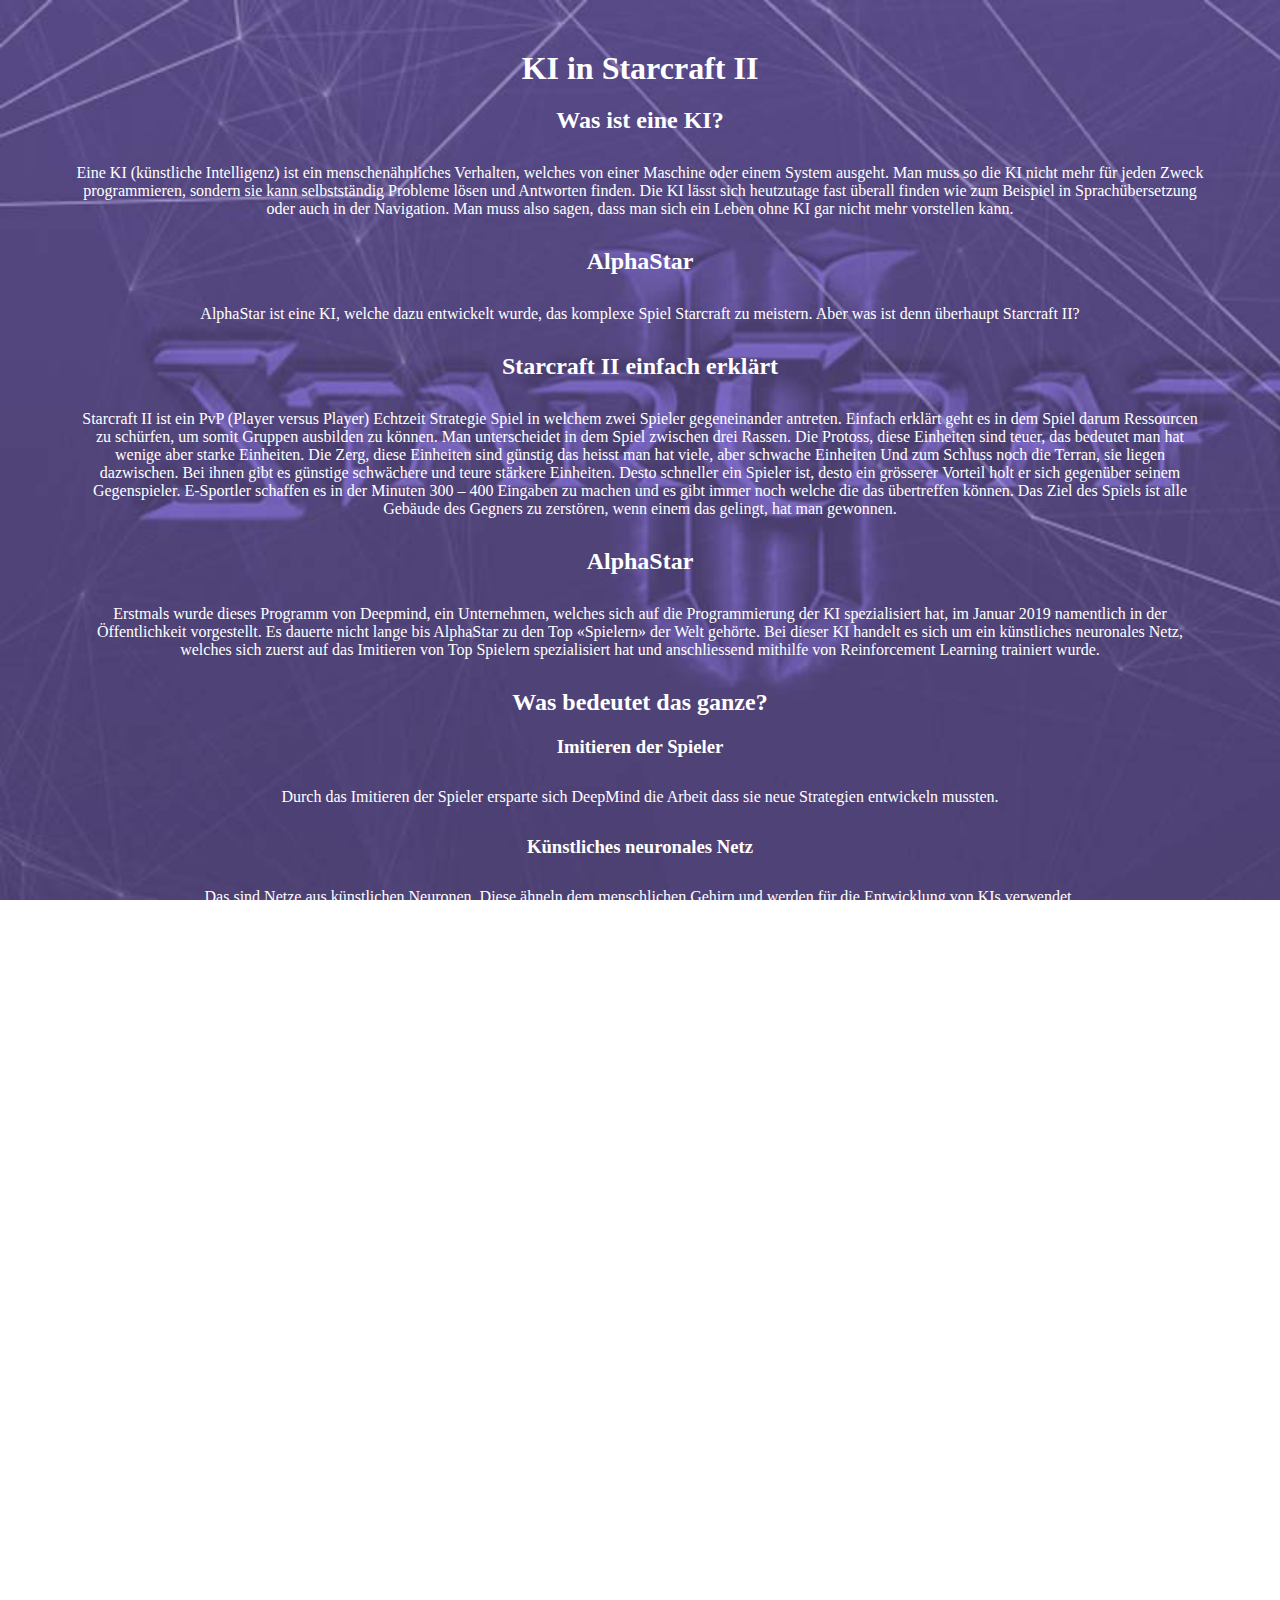
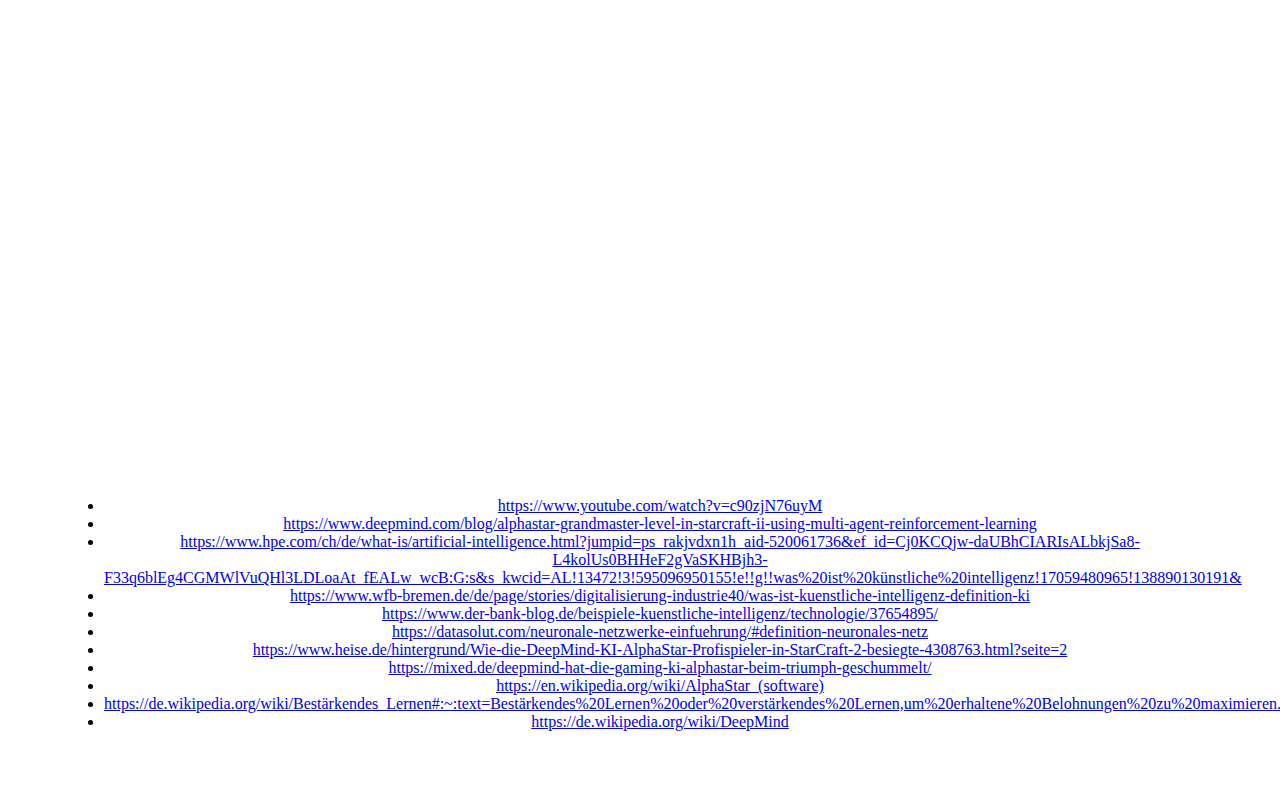
==== commit 289a6a5a: "änderungen" ====
--- a/index.html
+++ b/index.html
@@ -1,138 +1,102 @@
 <!DOCTYPE html>
 <html lang="en">
     <head>
-        <title>KI Blog Lara</title>
+        <title>KI Blog</title>
         <meta charset="UTF-8">
         <meta name="viewport" content="width=device-width, initial-scale=1">
         <link href="style.css" rel="stylesheet">
     </head>
     <body>
         <main class="container">
-            <h1><k>Künstliche Intelligenz</k></h1>
-
-            <section>
-                <p>
-                    In diesem Blogbeitrag befassen wir uns mit dem heutigen Einsatz der KI im Schreibprogramm Word von Microsoft.<br>
-                     Wir werfen einen Blick auf verschiedene Arten von KIs welche dabei genutzt werden und werden auch lernen, was diese bewirken.<br>  
-                     <i>Viel Vergnügen beim Lesen!</i>
-                </p>
-            </section>
+            <h1>KI in Starcraft II</h1>
     
             <section>
-                <h2>Was ist KI überhaupt?</h2>
+                <h2>Was ist eine KI?</h2>
                 <p>
-                    Unter KI versteht man laut Definition, den Versuch möglichst Menschen gleiches Denken 
-                    und Lernen auf Maschinen oder Systeme zu übertragen und ihnen so Intelligenz zu verleihen. 
-                    Im klaren heisst das, dass diese nun nicht mehr klare programmierte Anweisungen benötigen, 
-                    sondern nun dank dieser Intelligenz selbstständig Problemlösungen und Antworten finden können.
+                    Eine KI (künstliche Intelligenz) ist ein menschenähnliches Verhalten, welches von einer Maschine oder einem System ausgeht. Man muss so die KI nicht mehr für jeden Zweck programmieren, sondern sie kann selbstständig Probleme lösen und Antworten finden.
+                    Die KI lässt sich heutzutage fast überall finden wie zum Beispiel in Sprachübersetzung oder auch in der Navigation. Man muss also sagen, dass man sich ein Leben ohne KI gar nicht mehr vorstellen kann.
+                    
                 </p>
             </section>
 
             <section>
-                <h2>Einsatz von KI bei Microsoft Word</h2>
+                <h2>AlphaStar</h2>
                 <p>
-                    Personen der höheren Altersgruppe können sich wahrscheinlich noch gut an die Zeit vor dem dominanten Einsatz von KI in unserem Alltag erinnern.
-                     Zu den Beginnen der KI war es uns ermöglicht vielleicht eine Partie Schach gegen einen Computer zu spielen, 
-                     doch mittlerweile besitzen wir in sämtlichen Abschnitten unseres Alltags teilweise sogar ausschliesslich KI.
-                     <br> 
-                     Wir lassen uns gemütlich unsere Französischaufgaben vom Übersetzer übersetzen oder klatschen auf unser Selfie noch einen süssen Katzenfilter. 
-                     Künstliche Intelligenz ist heutzutage nicht mehr weg zu denken, auch wenn es um das verfassen von Texten geht. Unsere Texte schreiben wir in Schreibprogrammen wie Word, 
-                     welche mit Spracherkennung, Rechtschreibkorrektur, etc. ausgestattet sind und versuchen unser Geschriebenes so Best möglich zu verbessern.
-                <br>
-                <br>
-                    In den Anfangsversionen von Word waren Tools wie die Rechtschreibkorrektur noch nicht entwickelt und kamen erst nach und nach dazu.
-                     Mittlerweile zählt Word einige verschiedene KI gesteuerte Tools zu ihrem Programm. 
-                     Im Verlauf des Beitrages werden diese noch genauer in Betracht gezogen.
-                </p> 
-            </section>
-            <section>
-                <h2>Autokorrektur und Spracherkennung</h2>
+                    AlphaStar ist eine KI, welche dazu entwickelt wurde, das komplexe Spiel Starcraft zu meistern. Aber was ist denn überhaupt Starcraft II?
+                </p>
+                <h2>Starcraft II einfach erklärt</h2>
                 <p>
-                    Unter Autokorrektur versteht man, die während dem Tippen von typischen Schreibfehlern automatisch erzeugten Verbesserungsvorschläge. <br>
-                    Tippt man also etwas fehlerhaftes oder unvollständiges in ein Worddokument, so werden einem direkt Verbesserungsvorschläge für die korrekte Schreibweise angezeigt oder 
-                    nicht beendete Wörter mit fehlenden Buchstaben ergänzt. Natürlich kann man diese Funktionen auch bei Bedarf deaktivieren, doch erfahrungsgemäss präferieren  dies die wenigsten Menschen.
-                    <br>
-                    <br>
-                    Aber was steckt hinter diesen Verbesserungen? Im Prinzip ist das ganze basierend auf der Fähigkeit des Computers von maschinellem Lernen.
-                     Dass die KI der Grund ist für diese Arten von Textverarbeitung stimmt nur teils, denn KI ist grundsätzlich nur der Oberbegriff, eigentlich geht es hierbei mehr um das so genannte <b>maschinelle Lernen</b>, welches bloss eine Unterkategorie von KI ist.
-                      Sie befasst sich damit dem Computer das Lernen beizubringen, dies mithilfe von Datensätzen. Auch beim maschinellen Lernen wurde der Computer nicht extra auf eine gezielte Art programmiert um Lösungen für Aufgaben zu finden, sondern er lernt selbstständig und verbessert sich dadurch.
-                    <br>
-                    <br>
-                    Maschinelles Lernen im Bezug auf Texte und Sprachen nennt sich <b>«linguistische Datenverarbeitung»</b> und funktioniert wie folgt. Es nutzt so genannte neuronale Netzwerke (als Vorbild gilt hierbei das menschliche Hirn),
-                     um grosse Mengen an Datensätzen von Beispielen zu Überprüfen und daraus zu lernen und sich selbst dabei trainiert. Dies ähnelt ganz unserem Lernverhalten von Grammatik oder Sprachen im Allgemeinen, nur dass wir das natürlich niemals in solchen Mengen und in viel längerer Zeit.
-                     <br>
-                    Untersucht und zersetzt wird in verschiedenen Punkten:
-                     <ul> 
-                         <li>Segmentierung (Abstände zwischen Wörtern)</li>
-                         <li>Lemmatisierung und Stammreduktion (Reduktion der Wörter auf Wortstamm/ Grundform)</li>
-                         <li>Verschlagwortung (Wortartenidentifizierung)</li>
-                         <li>Wortentfernung («Stoppworte»)</li>
-                     </ul>
-                    <p>
-                     Es werden auch <b>semantische Analysen</b> genutzt, diese sind deutlich schwerer zu bewältigen für eine KI:
-                    </p>
-                     <ul>
-                         <li>Lexikalische Analyse (Bedeutung einzelner Wörter)</li>
-                         <li>Beziehungen ( versucht Bedeutung von Text zu verstehen, sucht Beziehungen zwischen Einheiten)</li>
-                     </ul>
-                     <p>
-                     Hierzu gehört auch die <b>semantische Spracherkennung</b>, durch maschinelles Lernen kann geschriebener Text semantisch interpretiert und übersetzt werden.
-                     <br>
-                     Es gibt noch weitere Anwendungen:
-                     </p>
-                     <ul>
-                         <li>Sentimentalanalyse (wird meist für Marken genutzt, die Stimmung des Textes wird analysiert)</li>
-                         <li>Themenklassifizierung (Verarbeitung von digitaler/virtueller Dokumente)</li>
-                         <li>Textextraktion (relevante Begriffe finden, extrahieren und weiterverarbeiten)</li>
-                         <li>Texterstellung (Die Computerlinguistik ist in der Lage lesbaren/sinnvollen Text zu verfassen, die Qualität dieser Texte ist zu hinterfragen)</li>
-                     </ul> 
-                     <p>
-                     Das passiert also alles, bis uns Word die Verbesserung unseres rot unterwellten Wortes anzeigt.
-                     </p>
-                </p>
-            </section>
-            <section>
-                <h2>Autovervollständigung</h2>
-                <p>
-                    Wie oben erwähnt wird dies ebenfalls durch maschinelles Lernen erzeugt. Im Wesentlichen nutzt Word Algorithmen um dies zu bewerkstelligen. <br>
-                    Ziel ist es Muster aus riesigen Datenmengen zu lesen und dann einen Algorithmus einzusetzen, welcher diese Systematiken interpretiert und Vorhersagen/ Vorschläge anhand davon machen kann.<br>  
-                    Dieses maschinelle Lernen ist nicht zu verwechseln mit Deep-Learning, denn auch da werden Algorithmen eingesetzt, jedoch spielt dabei auch Empathie eine entscheidende Rolle. Man versucht Schlüsse zu ziehen, wie ein Mensch diese machen würde.
+                    Starcraft II ist ein PvP (Player versus Player) Echtzeit Strategie Spiel in welchem zwei Spieler gegeneinander antreten. Einfach erklärt geht es in dem Spiel darum Ressourcen zu schürfen, um somit Gruppen ausbilden zu können.
+Man unterscheidet in dem Spiel zwischen drei Rassen.
+Die Protoss, diese Einheiten sind teuer, das bedeutet man hat wenige aber starke Einheiten.
+Die Zerg, diese Einheiten sind günstig das heisst man hat viele, aber schwache Einheiten
+Und zum Schluss noch die Terran, sie liegen dazwischen. Bei ihnen gibt es günstige schwächere und teure stärkere Einheiten.
+Desto schneller ein Spieler ist, desto ein grösserer Vorteil holt er sich gegenüber seinem Gegenspieler. E-Sportler schaffen es in der Minuten 300 – 400 Eingaben zu machen und es gibt immer noch welche die das übertreffen können.
+Das Ziel des Spiels ist alle Gebäude des Gegners zu zerstören, wenn einem das gelingt, hat man gewonnen.
 
                 </p>
             </section>
             <section>
-                <h2>Und zukünftig?</h2>
+                <h2>AlphaStar</h2>
                 <p>
-                    Die Reise der künstlichen Intelligenz ist noch lange nicht vorbei. Auch Microsoft wird sich stetig weiter mit der Verwendung von KI für ihre Programme befassen, 
-                    um so das Bestmögliche aus allem herausholen zu können und sorgt damit auch für zunehmenden Komfort. 
-                    <br>
-                    Ausserdem ist eines der Ziele von Microsoft weitere Reihen von aktualisierten und neuen Tools heraus zu bringen,
-                     welche die KI auch an Kund*innen und Entwickler*innen ohne spezielles Vorwissen oder Hintergründe bringen. Auf diese Weise können noch viel mehr Menschen in den dadurch simpel zu handhabenen Komfort von KI kommen.
-                    Zum Beispiel ist seit diesem Mai der GitHub Copilot nun allgemein verfügbar, er hilft dem oder der Entwickler*in, indem er Code und Kommentaren liest und dann Vorschläge für das Weiterprogrammieren gibt.
-                    
+                    Erstmals wurde dieses Programm von Deepmind, ein Unternehmen, welches sich auf die Programmierung der KI spezialisiert hat, im Januar 2019 namentlich in der Öffentlichkeit vorgestellt. Es dauerte nicht lange bis AlphaStar zu den Top «Spielern» der Welt gehörte. Bei dieser KI handelt es sich um ein künstliches neuronales Netz, welches sich zuerst auf das Imitieren von Top Spielern spezialisiert hat und anschliessend mithilfe von Reinforcement Learning trainiert wurde. 
                 </p>
             </section>
             <section>
-                <h2>Persönliche Meinung</h2>
-                <p>
-                    Wie so manche Andere, bin auch ich sehr dankbar dafür nicht jeden kleinen Tippfehler oder allgemeinen Fehler manuell nach dem Fertigstellen meines Textes zu suchen und korrigieren zu müssen.
-                    Die Gemütlichkeit, welche uns die KI bringt scheint fast schon zu gut um wahr zu sein.<br>
-                    So schön und simpel das alles nun erscheint, habe ich doch auch meine Bedenken. Ich befürchte nähmlich, dass dieser Komfort unserer Gesellschaft auf Langzeit auch Nebeneffekte bringen wird. 
-                    Möglicherweise wird sich dadurch die Rechtschreibung unser Aller im Laufe der Zeit drastisch verschlechtern, da wir nie über unsere verursachten Fehler nachdenken müssen, schliesslich müssen wir diese ja nie selber verbessern.
-                    So werden wir nicht aus unseren Fehlern lernen und sie stets weiter machen.<br>
-                    Wollen wir das?           
+                <h2>Was bedeutet das ganze?</h2>
+                <h3>Imitieren der Spieler</h3>
+                <p>Durch das Imitieren der Spieler ersparte sich DeepMind die Arbeit dass sie neue Strategien entwickeln mussten.</p>
+               <h3> Künstliches neuronales Netz</h3>
+               <p>Das sind Netze aus künstlichen Neuronen. Diese ähneln dem menschlichen Gehirn und werden für die Entwicklung von KIs verwendet. </p>
+               <h3> Reinforcement Learning</h3>
+               <p>Bei Reinforcement Learning oder auf Deutsch, bestärkendes/verstärkendes Lernen, handelt es sich um eine Reihe von Methoden des maschinellen Lernens. Es geht darum dass ein Agent, ein Computerprogramm, welches zu einem autonomen Verhalten fähig ist, selbständig eine Strategie entwickelt, um schlussendlich den grössten Erfolg zu erzielen. Dem Agenten wird dabei nicht gezeigt welche Aktion in welcher Situation die bestmögliche ist, sondern er bekommt immer wieder durch die Interaktion mit seiner Umgebung eine Belohnung welche aber auch negativ sein kann. Wenn jetzt zum Beispiel AlphaStar gegen einen Spieler spielt und seine Taktik mit der Zeit ändert bemerkt es nach einer Zeit ob die Änderung der Strategie sinnvoll ist oder es einen Rückschlag verursacht.</p>
+            </section>
+            <h2> 
+                Die Geschichte der Entwicklung von AlphaStar
+            </h2>
+            <section class="Name">
+                <p> Im März 2016 wurde nach dem Sieg von AlphaGo (eine weitere KI von Deepmind, nur für das Brettspiel Go) über Lee Sedol das erste Mal darüber nachgedacht eine KI für das Spiel StarCraft II zu entwickeln. Dies war eine grosse Herausforderung da ein Grossteil des Spielfeldes von StarCraft im Gegensatz zu Go nicht sichtbar ist.  </p>
+                <p>Im November 2016 wurde eine Zusammenarbeit angekündigt mit dem Plan in dem Jahr 2017 eine offene Entwicklungsmöglichkeit für Bots zu veröffentlichen </p>
+                <p> Bis 2017 experimentierte DeepMind damit StarCraft II-Daten in ihre Software hineinzupacken</p>
+                <p> Im August 2017 veröffentlichte DeepMind zusammen mit Blizzard Daten von 65'000 vergangenen Matches, sowie Entwicklungstools zur Unterstützung der Bot-Entwicklung</p>
+                <p>Am 19. Dezember 2018 besiegte die KI den Profispieler MaNa mit einem 5:0 Sieg. </p>
+                <p>Am 24. Januar 2019 gab DeepMind den Namen AlphaStar der Öffentlichkeit bekannt</p>
+            </section>
+            <h2>Die unfaire Version von AlphaStar</h2>
+            <p>Viele argumentierten damit, dass AlphaStar nicht fair wäre, da AlphaStar mithilfe einer API die Möglichkeit hatte extrem Präzise Klicks zu machen, während Menschen durch eine mechanischen Computermaus ihrer Genauigkeit eingeschränkt sind. Ausserdem konnte AlphaStar nicht nur durch die Kamera schauen wie alle anderen auch, sondern hatte die Möglichkeit einer globalen Sicht. 
+
+                Normalerweise ist die Anzahl an Aktionen durch ein fünf Sekunden Zeitfenster begrenzt. AlphaStar konnte aber seine Aktionen ungleichmässig auf dem Fenster verteilen, um so übermenschlich viele Aktionen zu verwenden, wenn es für die KI kritisch wird.
                 </p>
-            </section>
-            <section>
+            <h2>Die «faire» Version von AlphaStar</h2>
+            <p>DeepMind reagierte auf die Kritik und trainierte AlphaStar schnell unter realistischeren Umständen um und verlor so ein Spiel gegen Komincz. 
+
+                Ab Juli 2019 trat die eingeschränkte Version von AlphaStar Anonym gegen Spieler (welche sich zuvor dafür angemeldet haben) in Europa an. Ende August erreichte die KI den Rang Grossmeister und gehörte somit zu den besten 0.2% der Spieler.
+                </p>
+                <p> Deepmind hat es also geschafft eine KI zu entwickeln welche StarCraft II auf dem höchstmöglichen Rang spielt und eine hohe Siegeschance hat. Das gelang nicht nur mit der übermenschlichen Version, sondern auch mit der menschlicheren. Damit kann man sagen AlphaStar hat das Spiel gemeistert.</p>
+                <h2>Fazit</h2>
+            <p>Meiner Meinung nach ist Alphastar ein riesiger Meilenstein in der Geschichte der KI.
+                Sie hat es immerhin geschafft an die Spitze des Spieles zu gelangen.
+                Ich finde die KI spielt nicht genau wie ein Mensch. AlphaStar spielt mit einer Taktik und ändert diese mit der Zeit und schaut erst dann, ob es sich lohnt. Ein Mensch würde anhand der Spielweise des Gegners direkt antworten und nicht etwas Neues ausprobieren und erst dann schauen, ob es funktioniert.
+                
+                 Ich persönlich fände es super, wenn es irgendwann schwere Boss Gegner in Spielen gibt welche nicht nur einem bestimmten Muster folgen, sondern den Spieler lesen und dann darauf reagieren. Allerdings könnte es auch irgendwann der Fall sein, dass man in einem online Spiel gegen Spieler spielt, welche gar keine Menschen sind, sondern KIs. Auch werden die Ranglisten verschiedener Spiele kaputt gemacht, weil die Top «Spieler» keine richtigen mehr sind. 
+                </p>             
+
                 <h2>Quellen</h2>
-                    <ul>
-                        <li><a class="reference" href="https://64.media.tumblr.com/da0cf61d7513891c4f8e5d62d07ed1a0/tumblr_mxdx1pDDxh1sso6sco1_500.gifv">Hintergrundbild</a></li>
-                        <li><a class="reference" href="https://news.microsoft.com/de-ch/2022/05/24/microsoft-build-2022-neue-entwicklungswerkzeuge-fur-intelligente-anwendungen/">Microsoft Seite</a></li>
-                        <li><a class="refrence"  href="https://blog.lingoda.com/de/was-ist-linguistische-datenverarbeitung/">Spracherkennung etc</a></li>
-                        <li><a class="refrence"  href="https://www.iks.fraunhofer.de/de/themen/kuenstliche-intelligenz.html">maschinelles Lernen</a></li>
-                        <li><a class="refrence"  href="https://wiredelta.com/how-was-grammarly-developed/">Autovervollständigung</a></li>
-                    </ul>
-            </section>
+                <ul>
+                  <li> <a href="https://www.youtube.com/watch?v=c90zjN76uyM">https://www.youtube.com/watch?v=c90zjN76uyM</a> </li>
+                  <li> <a href="https://www.deepmind.com/blog/alphastar-grandmaster-level-in-starcraft-ii-using-multi-agent-reinforcement-learning">https://www.deepmind.com/blog/alphastar-grandmaster-level-in-starcraft-ii-using-multi-agent-reinforcement-learning</a> </li>
+                  <li> <a href="https://www.hpe.com/ch/de/what-is/artificial-intelligence.html?jumpid=ps_rakjvdxn1h_aid-520061736&ef_id=Cj0KCQjw-daUBhCIARIsALbkjSa8-L4kolUs0BHHeF2gVaSKHBjh3-F33q6blEg4CGMWlVuQHl3LDLoaAt_fEALw_wcB:G:s&s_kwcid=AL!13472!3!595096950155!e!!g!!was%20ist%20künstliche%20intelligenz!17059480965!138890130191&">https://www.hpe.com/ch/de/what-is/artificial-intelligence.html?jumpid=ps_rakjvdxn1h_aid-520061736&ef_id=Cj0KCQjw-daUBhCIARIsALbkjSa8-L4kolUs0BHHeF2gVaSKHBjh3-F33q6blEg4CGMWlVuQHl3LDLoaAt_fEALw_wcB:G:s&s_kwcid=AL!13472!3!595096950155!e!!g!!was%20ist%20künstliche%20intelligenz!17059480965!138890130191&</a> </li>
+                  <li> <a href="https://www.wfb-bremen.de/de/page/stories/digitalisierung-industrie40/was-ist-kuenstliche-intelligenz-definition-ki">https://www.wfb-bremen.de/de/page/stories/digitalisierung-industrie40/was-ist-kuenstliche-intelligenz-definition-ki</a> </li>
+                  <li> <a href="https://www.der-bank-blog.de/beispiele-kuenstliche-intelligenz/technologie/37654895/">https://www.der-bank-blog.de/beispiele-kuenstliche-intelligenz/technologie/37654895/</a> </li>
+                  <li> <a href="https://datasolut.com/neuronale-netzwerke-einfuehrung/#definition-neuronales-netz">https://datasolut.com/neuronale-netzwerke-einfuehrung/#definition-neuronales-netz</a> </li>
+                  <li> <a href="https://www.heise.de/hintergrund/Wie-die-DeepMind-KI-AlphaStar-Profispieler-in-StarCraft-2-besiegte-4308763.html?seite=2">https://www.heise.de/hintergrund/Wie-die-DeepMind-KI-AlphaStar-Profispieler-in-StarCraft-2-besiegte-4308763.html?seite=2</a> </li>
+                  <li> <a href="https://mixed.de/deepmind-hat-die-gaming-ki-alphastar-beim-triumph-geschummelt/">https://mixed.de/deepmind-hat-die-gaming-ki-alphastar-beim-triumph-geschummelt/</a> </li>
+                  <li> <a href="https://en.wikipedia.org/wiki/AlphaStar_(software)">https://en.wikipedia.org/wiki/AlphaStar_(software)</a> </li>
+                  <li> <a href="https://de.wikipedia.org/wiki/Bestärkendes_Lernen#:~:text=Bestärkendes%20Lernen%20oder%20verstärkendes%20Lernen,um%20erhaltene%20Belohnungen%20zu%20maximieren.">https://de.wikipedia.org/wiki/Bestärkendes_Lernen#:~:text=Bestärkendes%20Lernen%20oder%20verstärkendes%20Lernen,um%20erhaltene%20Belohnungen%20zu%20maximieren.</a> </li>
+                  <li> <a href="https://de.wikipedia.org/wiki/DeepMind">https://de.wikipedia.org/wiki/DeepMind</a> </li>
+                </ul>
+
+
         </main>
     </body>
 </html>
--- a/style.css
+++ b/style.css
@@ -5,36 +5,18 @@
 body {
     margin: 0;
     padding: 0;
-    background-color: lightgrey;
-    background-image: url("https://64.media.tumblr.com/da0cf61d7513891c4f8e5d62d07ed1a0/tumblr_mxdx1pDDxh1sso6sco1_500.gifv");
+    background-image: url("starcraft_2_deepmind.jpeg");
+    background-attachment: fixed;
+    background-size: cover;
+    text-align: center;
+
 }
-h1 {
-    background-color: #76856b;
-    font-family: sans-serif;
-    padding: 20px 30px;
-    margin: 3%;
-    margin-left: 0px;
-    margin-right: 0px;
-    color: #bac4b1;
-}
-h2 {
-    background: #99b485cb;
-    padding: 15px 25px;
-    margin: 1%;
-    font-family: sans-serif;
-}
-p {
-    font-family: 'Gill Sans', 'Gill Sans MT', Calibri, 'Trebuchet MS', sans-serif;
-}
-ul {
-    background-color: rgb(185, 207, 176);
-    padding: 15px 10px;
+
+h1, h2, h3 {
+    
+    padding: 10px 10px;
     margin: 0;
-    font-family: sans-serif;
-    color: #b3855f;
-}
-li {
-    margin-left: 10px;
+    color: white;
 }
 
 .container {
@@ -46,16 +28,17 @@
 }
 
 section > p {
-    background-color: rgb(185, 207, 176);
+    
     padding: 20px 10px;
     margin: 0;
-    text-align: justify;
+    text-align: center;
+
 }
 
 .reference {
     font-weight: bold;
     text-decoration: none;
-    color: #000000;
+    color: black;
 }
 
 .cite {
@@ -65,3 +48,10 @@
     background-color: white;
     text-align: justify;
 }
+.Name { text-align: left;}
+
+p {
+    color: white;
+}
+
+
